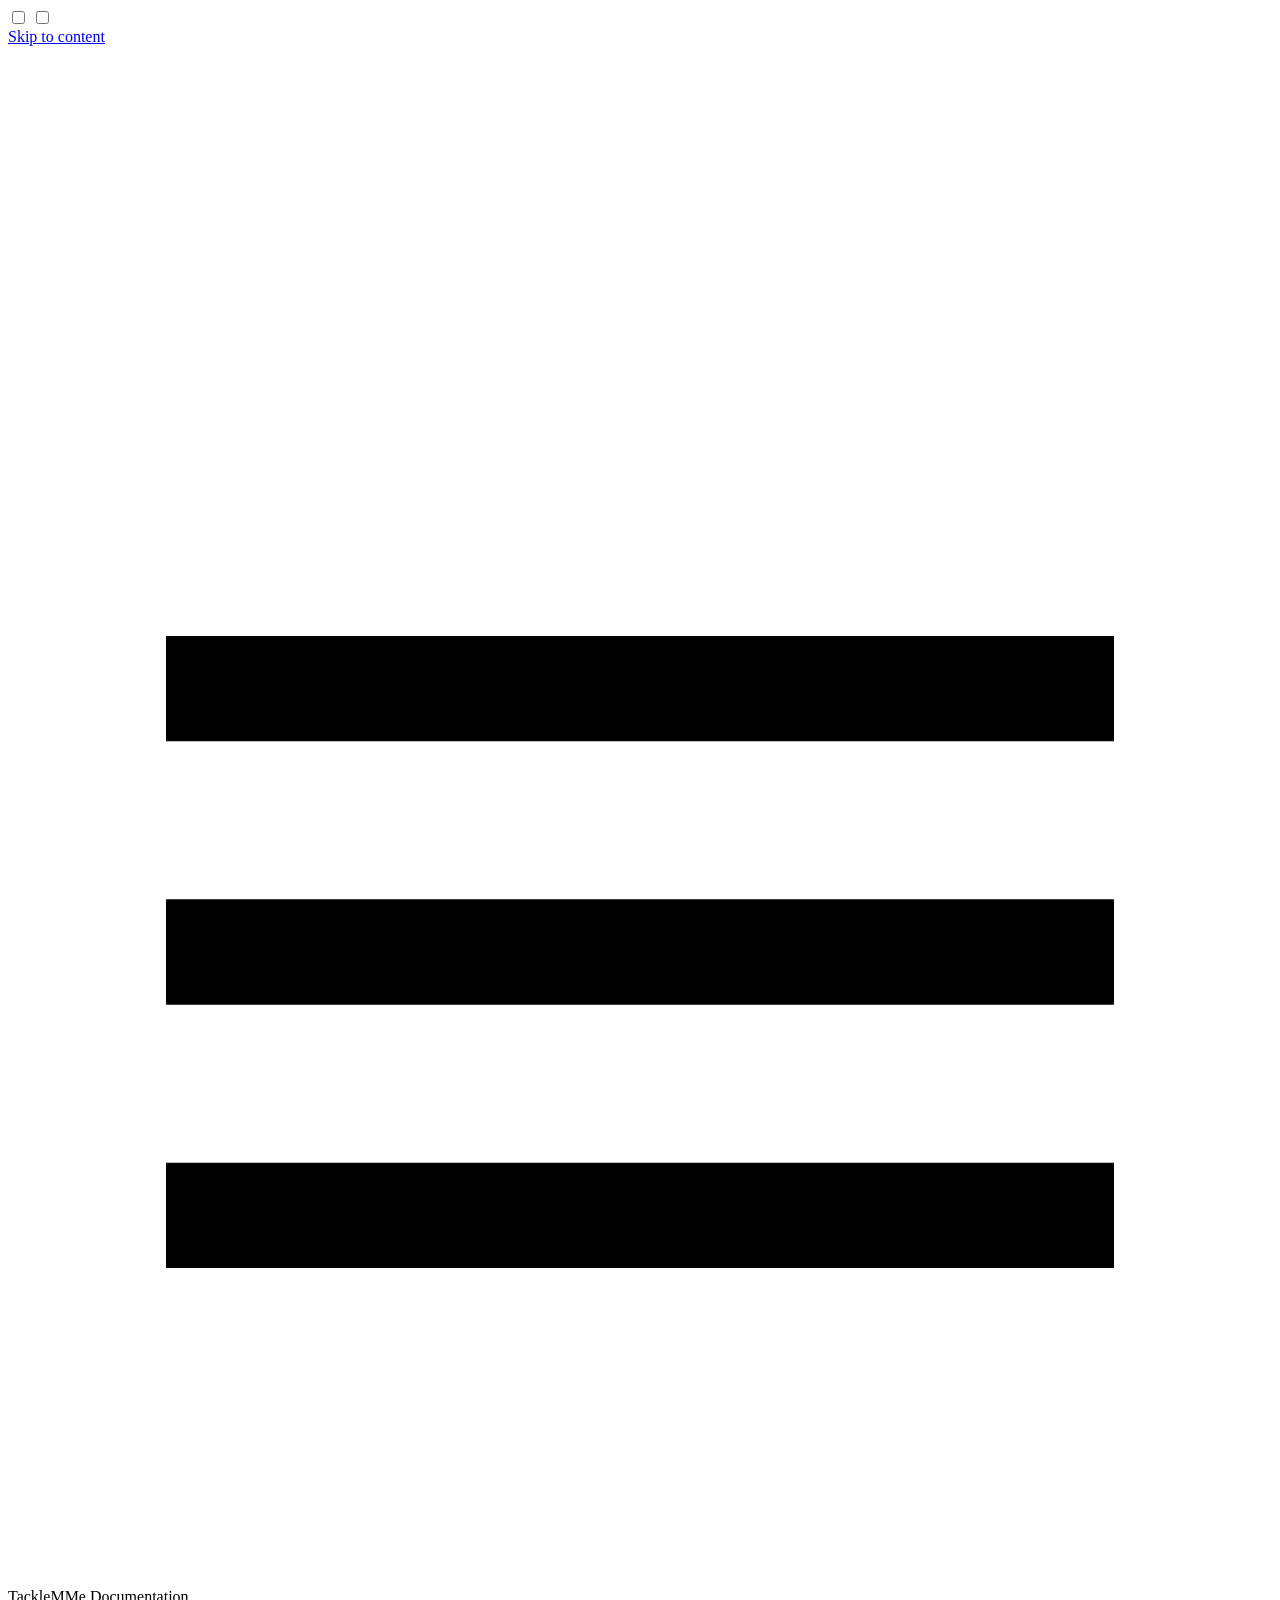
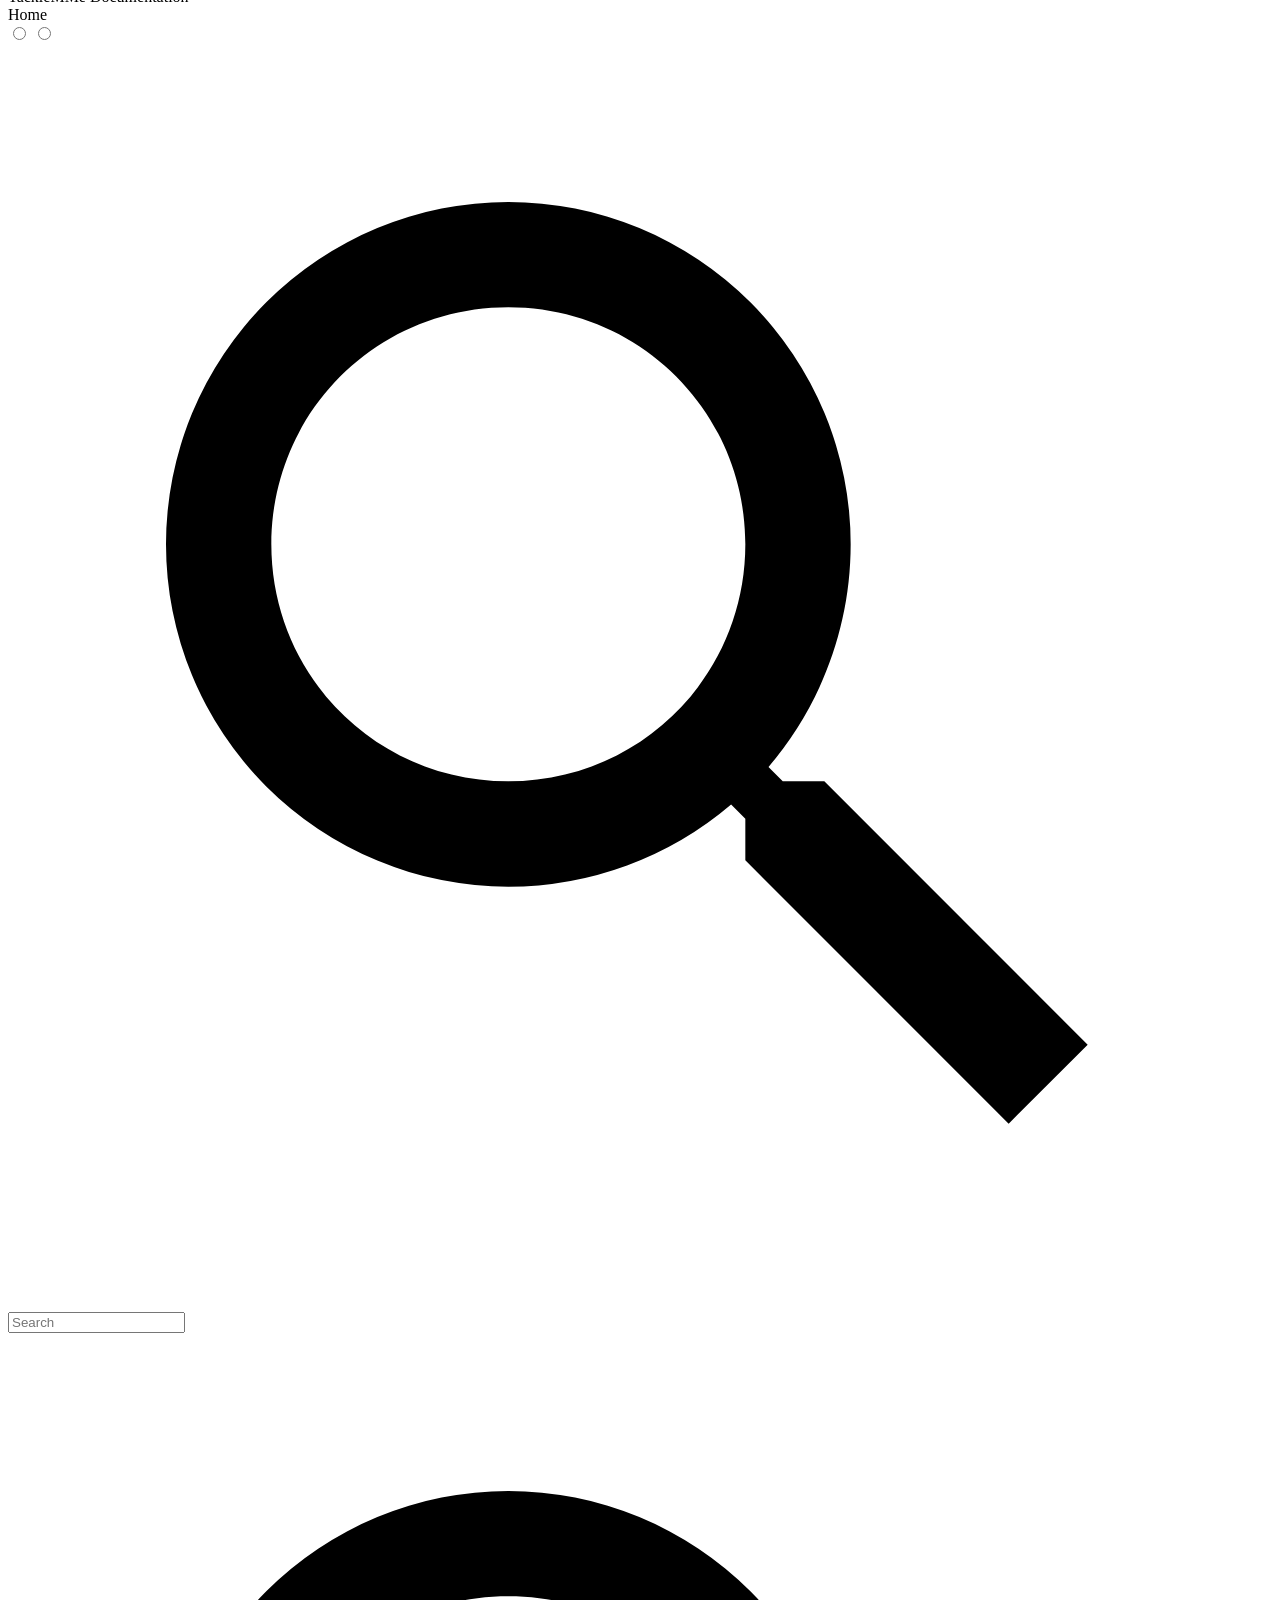
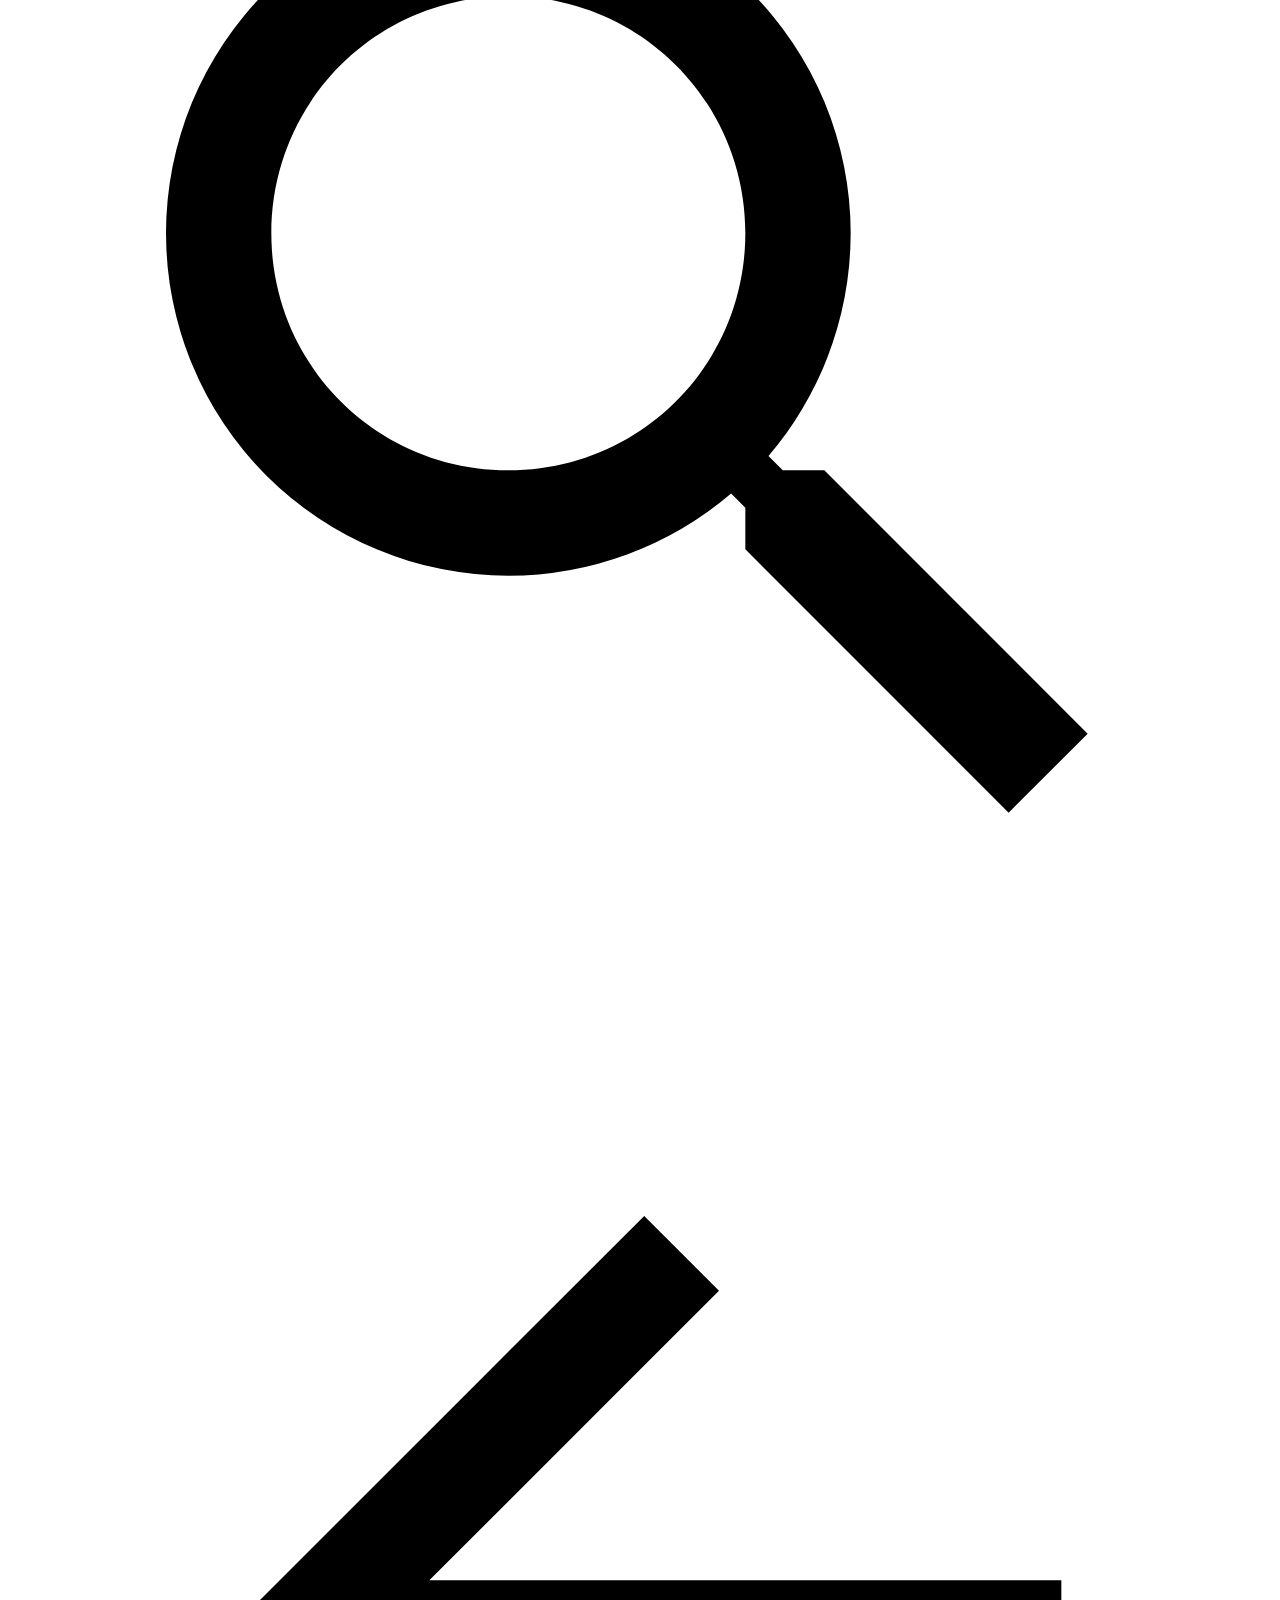
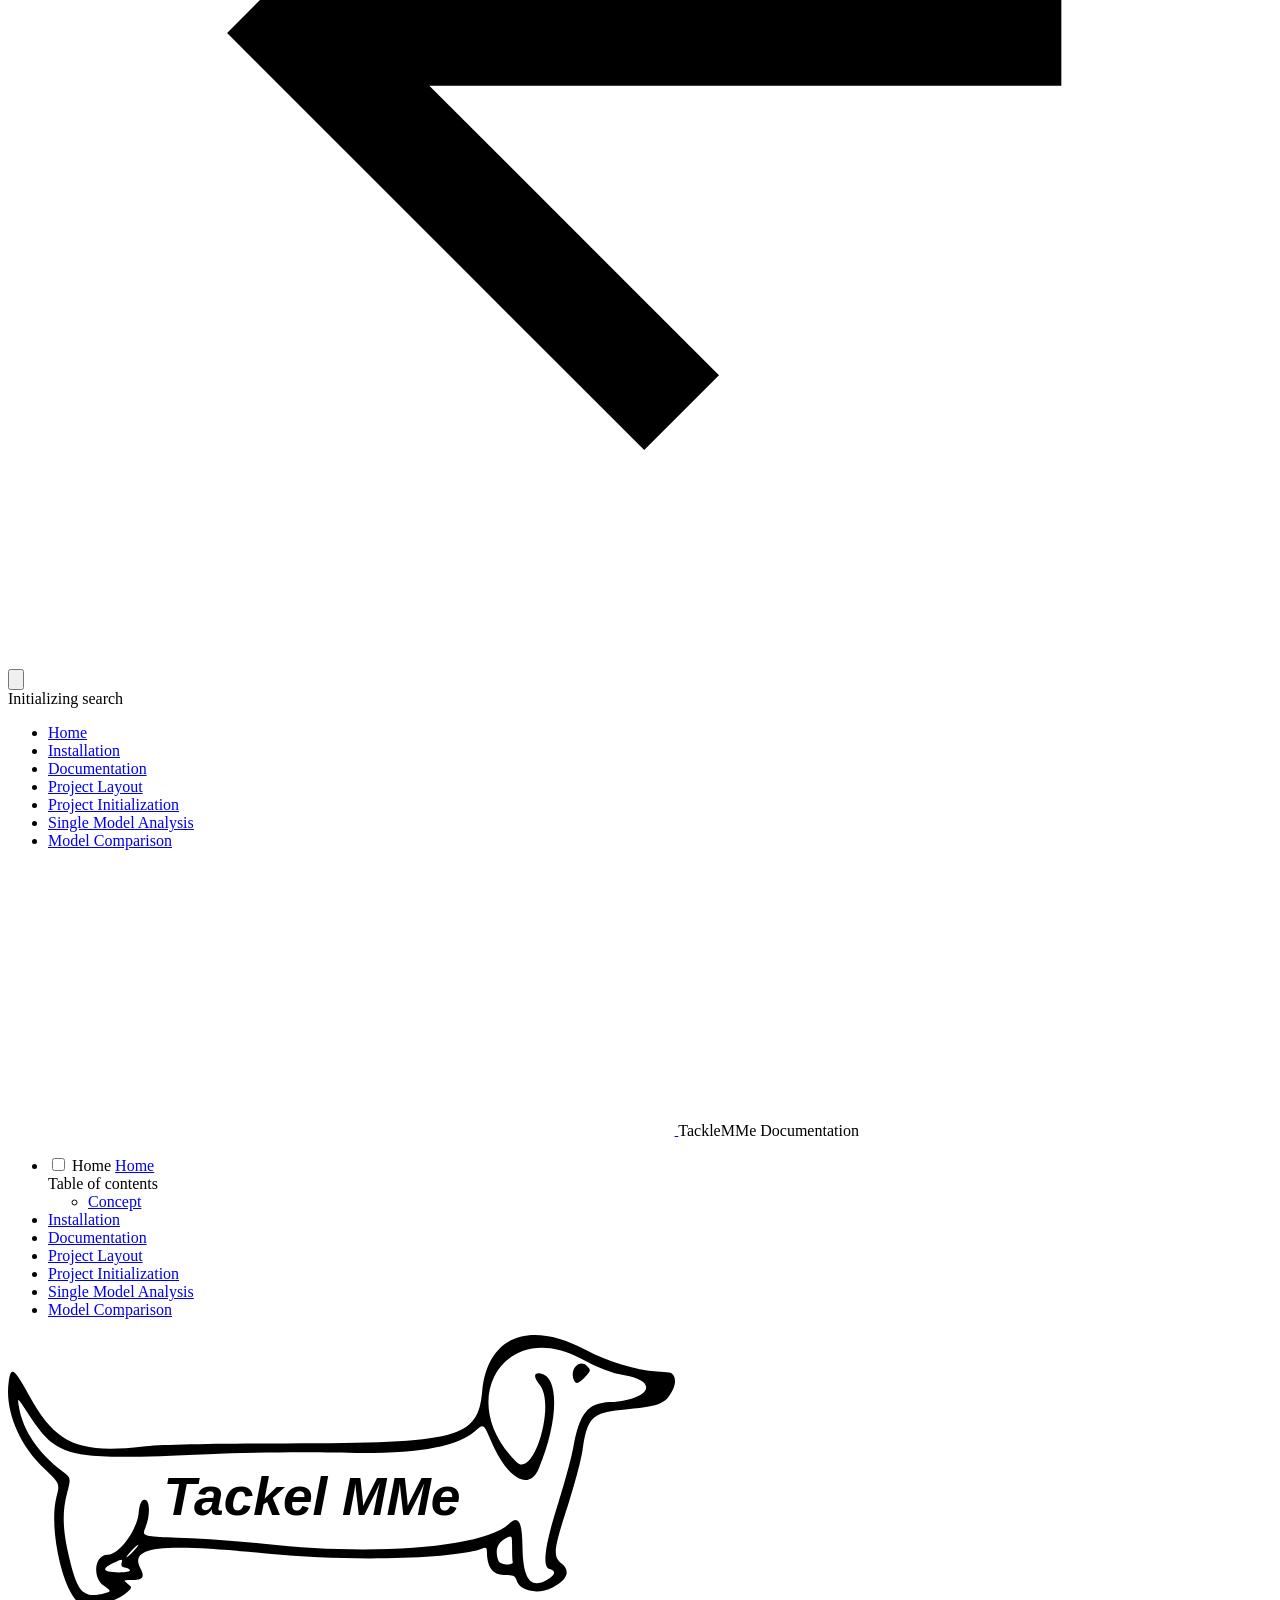
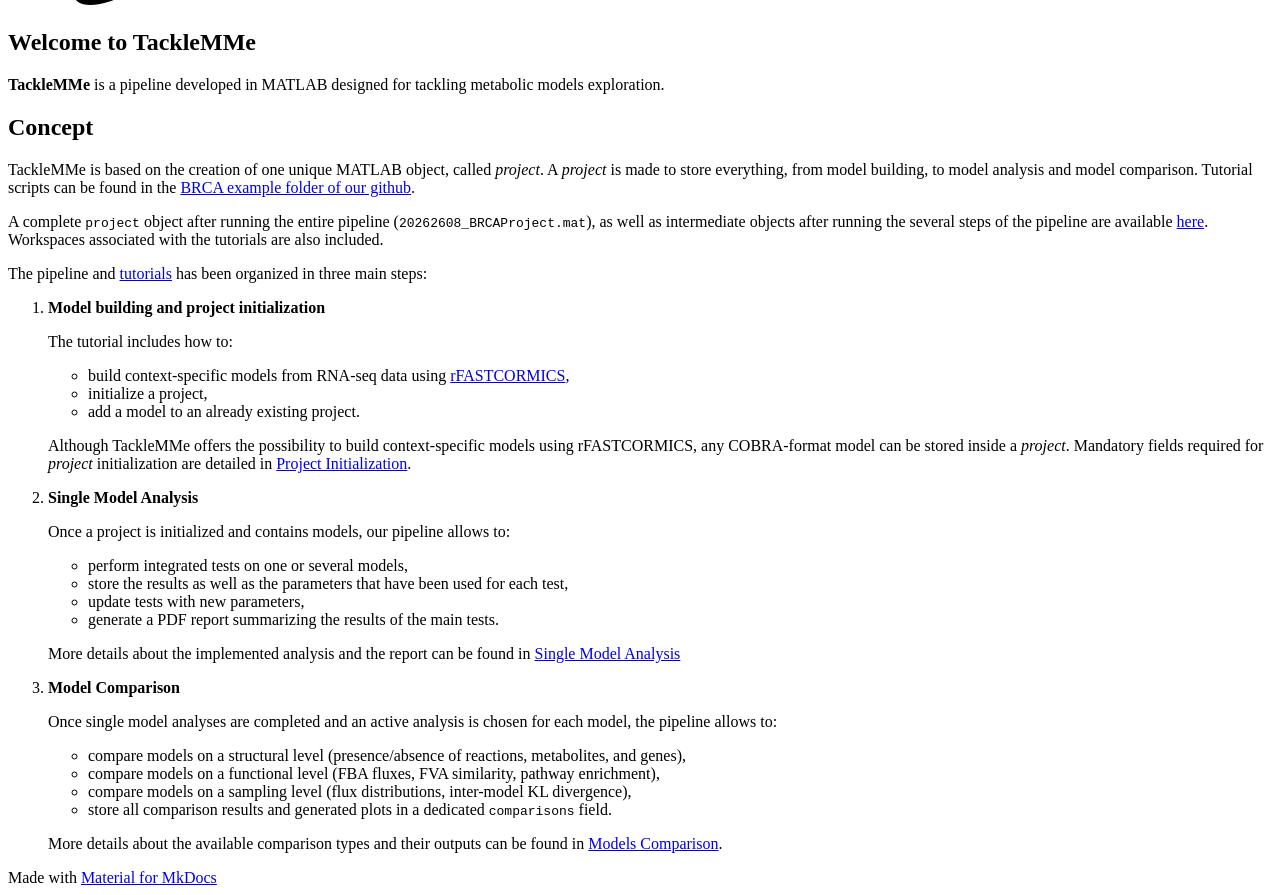
==== index.html @ abfb6795 "Deployed a560056 with MkDocs version: 1.6.1" ====
<!doctype html>
<html lang="en" class="no-js">
  <head>
    
      <meta charset="utf-8">
      <meta name="viewport" content="width=device-width,initial-scale=1">
      
      
      
        <link rel="canonical" href="https://sysbiolux.github.io/analysisPipelineLVT/">
      
      
      
        <link rel="next" href="installation/">
      
      
        
      
      
      <link rel="icon" href="assets/images/favicon.png">
      <meta name="generator" content="mkdocs-1.6.1, mkdocs-material-9.7.7">
    
    
      
        <title>TackleMMe Documentation</title>
      
    
    
      <link rel="stylesheet" href="assets/stylesheets/main.ec1eaa64.min.css">
      
        
        <link rel="stylesheet" href="assets/stylesheets/palette.ab4e12ef.min.css">
      
      


    
    
      
    
    
      
        
        
        <link rel="preconnect" href="https://fonts.gstatic.com" crossorigin>
        <link rel="stylesheet" href="https://fonts.googleapis.com/css?family=Roboto:300,300i,400,400i,700,700i%7CRoboto+Mono:400,400i,700,700i&display=fallback">
        <style>:root{--md-text-font:"Roboto";--md-code-font:"Roboto Mono"}</style>
      
    
    
      <link rel="stylesheet" href="assets/_mkdocstrings.css">
    
    <script>__md_scope=new URL(".",location),__md_hash=e=>[...e].reduce(((e,_)=>(e<<5)-e+_.charCodeAt(0)),0),__md_get=(e,_=localStorage,t=__md_scope)=>JSON.parse(_.getItem(t.pathname+"."+e)),__md_set=(e,_,t=localStorage,a=__md_scope)=>{try{t.setItem(a.pathname+"."+e,JSON.stringify(_))}catch(e){}}</script>
    
      

    
    
  </head>
  
  
    
    
      
    
    
    
    
    <body dir="ltr" data-md-color-scheme="slate" data-md-color-primary="green" data-md-color-accent="deep-purple">
  
    
    <input class="md-toggle" data-md-toggle="drawer" type="checkbox" id="__drawer" autocomplete="off">
    <input class="md-toggle" data-md-toggle="search" type="checkbox" id="__search" autocomplete="off">
    <label class="md-overlay" for="__drawer"></label>
    <div data-md-component="skip">
      
        
        <a href="#welcome-to-tacklemme" class="md-skip">
          Skip to content
        </a>
      
    </div>
    <div data-md-component="announce">
      
    </div>
    
    
      

  

<header class="md-header md-header--shadow md-header--lifted" data-md-component="header">
  <nav class="md-header__inner md-grid" aria-label="Header">
    <a href="." title="TackleMMe Documentation" class="md-header__button md-logo" aria-label="TackleMMe Documentation" data-md-component="logo">
      
  <img src="assets/logoWhite.svg" alt="logo">

    </a>
    <label class="md-header__button md-icon" for="__drawer">
      
      <svg xmlns="http://www.w3.org/2000/svg" viewBox="0 0 24 24"><path d="M3 6h18v2H3zm0 5h18v2H3zm0 5h18v2H3z"/></svg>
    </label>
    <div class="md-header__title" data-md-component="header-title">
      <div class="md-header__ellipsis">
        <div class="md-header__topic">
          <span class="md-ellipsis">
            TackleMMe Documentation
          </span>
        </div>
        <div class="md-header__topic" data-md-component="header-topic">
          <span class="md-ellipsis">
            
              Home
            
          </span>
        </div>
      </div>
    </div>
    
      
        <form class="md-header__option" data-md-component="palette">
  
    
    
    
    <input class="md-option" data-md-color-media="" data-md-color-scheme="slate" data-md-color-primary="green" data-md-color-accent="deep-purple"  aria-label="Dark mode"  type="radio" name="__palette" id="__palette_0">
    
      <label class="md-header__button md-icon" title="Dark mode" for="__palette_1" hidden>
        <svg xmlns="http://www.w3.org/2000/svg" viewBox="0 0 24 24"><path d="M12 7a5 5 0 0 1 5 5 5 5 0 0 1-5 5 5 5 0 0 1-5-5 5 5 0 0 1 5-5m0 2a3 3 0 0 0-3 3 3 3 0 0 0 3 3 3 3 0 0 0 3-3 3 3 0 0 0-3-3m0-7 2.39 3.42C13.65 5.15 12.84 5 12 5s-1.65.15-2.39.42zM3.34 7l4.16-.35A7.2 7.2 0 0 0 5.94 8.5c-.44.74-.69 1.5-.83 2.29zm.02 10 1.76-3.77a7.131 7.131 0 0 0 2.38 4.14zM20.65 7l-1.77 3.79a7.02 7.02 0 0 0-2.38-4.15zm-.01 10-4.14.36c.59-.51 1.12-1.14 1.54-1.86.42-.73.69-1.5.83-2.29zM12 22l-2.41-3.44c.74.27 1.55.44 2.41.44.82 0 1.63-.17 2.37-.44z"/></svg>
      </label>
    
  
    
    
    
    <input class="md-option" data-md-color-media="" data-md-color-scheme="default" data-md-color-primary="indigo" data-md-color-accent="deep-orange"  aria-label="Light mode"  type="radio" name="__palette" id="__palette_1">
    
      <label class="md-header__button md-icon" title="Light mode" for="__palette_0" hidden>
        <svg xmlns="http://www.w3.org/2000/svg" viewBox="0 0 24 24"><path d="m17.75 4.09-2.53 1.94.91 3.06-2.63-1.81-2.63 1.81.91-3.06-2.53-1.94L12.44 4l1.06-3 1.06 3zm3.5 6.91-1.64 1.25.59 1.98-1.7-1.17-1.7 1.17.59-1.98L15.75 11l2.06-.05L18.5 9l.69 1.95zm-2.28 4.95c.83-.08 1.72 1.1 1.19 1.85-.32.45-.66.87-1.08 1.27C15.17 23 8.84 23 4.94 19.07c-3.91-3.9-3.91-10.24 0-14.14.4-.4.82-.76 1.27-1.08.75-.53 1.93.36 1.85 1.19-.27 2.86.69 5.83 2.89 8.02a9.96 9.96 0 0 0 8.02 2.89m-1.64 2.02a12.08 12.08 0 0 1-7.8-3.47c-2.17-2.19-3.33-5-3.49-7.82-2.81 3.14-2.7 7.96.31 10.98 3.02 3.01 7.84 3.12 10.98.31"/></svg>
      </label>
    
  
</form>
      
    
    
      <script>var palette=__md_get("__palette");if(palette&&palette.color){if("(prefers-color-scheme)"===palette.color.media){var media=matchMedia("(prefers-color-scheme: light)"),input=document.querySelector(media.matches?"[data-md-color-media='(prefers-color-scheme: light)']":"[data-md-color-media='(prefers-color-scheme: dark)']");palette.color.media=input.getAttribute("data-md-color-media"),palette.color.scheme=input.getAttribute("data-md-color-scheme"),palette.color.primary=input.getAttribute("data-md-color-primary"),palette.color.accent=input.getAttribute("data-md-color-accent")}for(var[key,value]of Object.entries(palette.color))document.body.setAttribute("data-md-color-"+key,value)}</script>
    
    
    
      
      
        <label class="md-header__button md-icon" for="__search">
          
          <svg xmlns="http://www.w3.org/2000/svg" viewBox="0 0 24 24"><path d="M9.5 3A6.5 6.5 0 0 1 16 9.5c0 1.61-.59 3.09-1.56 4.23l.27.27h.79l5 5-1.5 1.5-5-5v-.79l-.27-.27A6.52 6.52 0 0 1 9.5 16 6.5 6.5 0 0 1 3 9.5 6.5 6.5 0 0 1 9.5 3m0 2C7 5 5 7 5 9.5S7 14 9.5 14 14 12 14 9.5 12 5 9.5 5"/></svg>
        </label>
        <div class="md-search" data-md-component="search" role="dialog">
  <label class="md-search__overlay" for="__search"></label>
  <div class="md-search__inner" role="search">
    <form class="md-search__form" name="search">
      <input type="text" class="md-search__input" name="query" aria-label="Search" placeholder="Search" autocapitalize="off" autocorrect="off" autocomplete="off" spellcheck="false" data-md-component="search-query" required>
      <label class="md-search__icon md-icon" for="__search">
        
        <svg xmlns="http://www.w3.org/2000/svg" viewBox="0 0 24 24"><path d="M9.5 3A6.5 6.5 0 0 1 16 9.5c0 1.61-.59 3.09-1.56 4.23l.27.27h.79l5 5-1.5 1.5-5-5v-.79l-.27-.27A6.52 6.52 0 0 1 9.5 16 6.5 6.5 0 0 1 3 9.5 6.5 6.5 0 0 1 9.5 3m0 2C7 5 5 7 5 9.5S7 14 9.5 14 14 12 14 9.5 12 5 9.5 5"/></svg>
        
        <svg xmlns="http://www.w3.org/2000/svg" viewBox="0 0 24 24"><path d="M20 11v2H8l5.5 5.5-1.42 1.42L4.16 12l7.92-7.92L13.5 5.5 8 11z"/></svg>
      </label>
      <nav class="md-search__options" aria-label="Search">
        
        <button type="reset" class="md-search__icon md-icon" title="Clear" aria-label="Clear" tabindex="-1">
          
          <svg xmlns="http://www.w3.org/2000/svg" viewBox="0 0 24 24"><path d="M19 6.41 17.59 5 12 10.59 6.41 5 5 6.41 10.59 12 5 17.59 6.41 19 12 13.41 17.59 19 19 17.59 13.41 12z"/></svg>
        </button>
      </nav>
      
        <div class="md-search__suggest" data-md-component="search-suggest"></div>
      
    </form>
    <div class="md-search__output">
      <div class="md-search__scrollwrap" tabindex="0" data-md-scrollfix>
        <div class="md-search-result" data-md-component="search-result">
          <div class="md-search-result__meta">
            Initializing search
          </div>
          <ol class="md-search-result__list" role="presentation"></ol>
        </div>
      </div>
    </div>
  </div>
</div>
      
    
    
  </nav>
  
    
      
<nav class="md-tabs" aria-label="Tabs" data-md-component="tabs">
  <div class="md-grid">
    <ul class="md-tabs__list">
      
        
  
  
  
    
  
  
    <li class="md-tabs__item md-tabs__item--active">
      <a href="." class="md-tabs__link">
        
  
  
    
  
  Home

      </a>
    </li>
  

      
        
  
  
  
  
    <li class="md-tabs__item">
      <a href="installation/" class="md-tabs__link">
        
  
  
    
  
  Installation

      </a>
    </li>
  

      
        
  
  
  
  
    <li class="md-tabs__item">
      <a href="references/" class="md-tabs__link">
        
  
  
    
  
  Documentation

      </a>
    </li>
  

      
        
  
  
  
  
    <li class="md-tabs__item">
      <a href="project_layout/" class="md-tabs__link">
        
  
  
    
  
  Project Layout

      </a>
    </li>
  

      
        
  
  
  
  
    <li class="md-tabs__item">
      <a href="project_init/" class="md-tabs__link">
        
  
  
    
  
  Project Initialization

      </a>
    </li>
  

      
        
  
  
  
  
    <li class="md-tabs__item">
      <a href="single_model_analysis/" class="md-tabs__link">
        
  
  
    
  
  Single Model Analysis

      </a>
    </li>
  

      
        
  
  
  
  
    <li class="md-tabs__item">
      <a href="model_comparison/" class="md-tabs__link">
        
  
  
    
  
  Model Comparison

      </a>
    </li>
  

      
    </ul>
  </div>
</nav>
    
  
</header>
    
    <div class="md-container" data-md-component="container">
      
      
        
      
      <main class="md-main" data-md-component="main">
        <div class="md-main__inner md-grid">
          
            
              
              <div class="md-sidebar md-sidebar--primary" data-md-component="sidebar" data-md-type="navigation" >
                <div class="md-sidebar__scrollwrap">
                  <div class="md-sidebar__inner">
                    


  


  

<nav class="md-nav md-nav--primary md-nav--lifted md-nav--integrated" aria-label="Navigation" data-md-level="0">
  <label class="md-nav__title" for="__drawer">
    <a href="." title="TackleMMe Documentation" class="md-nav__button md-logo" aria-label="TackleMMe Documentation" data-md-component="logo">
      
  <img src="assets/logoWhite.svg" alt="logo">

    </a>
    TackleMMe Documentation
  </label>
  
  <ul class="md-nav__list" data-md-scrollfix>
    
      
      
  
  
    
  
  
  
    <li class="md-nav__item md-nav__item--active">
      
      <input class="md-nav__toggle md-toggle" type="checkbox" id="__toc">
      
      
        
      
      
        <label class="md-nav__link md-nav__link--active" for="__toc">
          
  
  
  <span class="md-ellipsis">
    
  
    Home
  

    
  </span>
  
  

          <span class="md-nav__icon md-icon"></span>
        </label>
      
      <a href="." class="md-nav__link md-nav__link--active">
        
  
  
  <span class="md-ellipsis">
    
  
    Home
  

    
  </span>
  
  

      </a>
      
        

<nav class="md-nav md-nav--secondary" aria-label="Table of contents">
  
  
  
    
  
  
    <label class="md-nav__title" for="__toc">
      <span class="md-nav__icon md-icon"></span>
      Table of contents
    </label>
    <ul class="md-nav__list" data-md-component="toc" data-md-scrollfix>
      
        <li class="md-nav__item">
  <a href="#concept" class="md-nav__link">
    <span class="md-ellipsis">
      
        Concept
      
    </span>
  </a>
  
</li>
      
    </ul>
  
</nav>
      
    </li>
  

    
      
      
  
  
  
  
    <li class="md-nav__item">
      <a href="installation/" class="md-nav__link">
        
  
  
  <span class="md-ellipsis">
    
  
    Installation
  

    
  </span>
  
  

      </a>
    </li>
  

    
      
      
  
  
  
  
    <li class="md-nav__item">
      <a href="references/" class="md-nav__link">
        
  
  
  <span class="md-ellipsis">
    
  
    Documentation
  

    
  </span>
  
  

      </a>
    </li>
  

    
      
      
  
  
  
  
    <li class="md-nav__item">
      <a href="project_layout/" class="md-nav__link">
        
  
  
  <span class="md-ellipsis">
    
  
    Project Layout
  

    
  </span>
  
  

      </a>
    </li>
  

    
      
      
  
  
  
  
    <li class="md-nav__item">
      <a href="project_init/" class="md-nav__link">
        
  
  
  <span class="md-ellipsis">
    
  
    Project Initialization
  

    
  </span>
  
  

      </a>
    </li>
  

    
      
      
  
  
  
  
    <li class="md-nav__item">
      <a href="single_model_analysis/" class="md-nav__link">
        
  
  
  <span class="md-ellipsis">
    
  
    Single Model Analysis
  

    
  </span>
  
  

      </a>
    </li>
  

    
      
      
  
  
  
  
    <li class="md-nav__item">
      <a href="model_comparison/" class="md-nav__link">
        
  
  
  <span class="md-ellipsis">
    
  
    Model Comparison
  

    
  </span>
  
  

      </a>
    </li>
  

    
  </ul>
</nav>
                  </div>
                </div>
              </div>
            
            
          
          
            <div class="md-content" data-md-component="content">
              
              <article class="md-content__inner md-typeset">
                
                  



<p><img alt="image" src="assets/logo.svg" /></p>
<h1 id="welcome-to-tacklemme">Welcome to TackleMMe</h1>
<p><strong>TackleMMe</strong> is a pipeline developed in MATLAB designed for tackling metabolic models exploration.</p>
<h2 id="concept">Concept</h2>
<p>TackleMMe is based on the creation of one unique MATLAB object, called <em>project</em>. A <em>project</em> is made to store everything, from model building, to model analysis and model comparison.
Tutorial scripts can be found in the <a href="https://github.com/sysbiolux/TackleMMe/tree/main/BRCAexample">BRCA example folder of our github</a>.</p>
<p>A complete <code>project</code> object after running the entire pipeline (<code>20262608_BRCAProject.mat</code>), as well as intermediate objects after running the several steps of the pipeline are available <a href="https://zenodo.org/records/22209352?preview=1&amp;token=eyJhbGciOiJIUzUxMiJ9.eyJpZCI6IjRjYzNkNDQ5LTQxNjUtNGI0Yy05NTUwLTBkMWVmYWMzNTQ0ZSIsImRhdGEiOnt9LCJyYW5kb20iOiJjMjE1ZmEyMTAwODRlNWMyNzBkYjZhNTU2NGUwYzVhNiJ9.puAZhYmsSncp1HasCN-igfMabHyGzJJW3ZAlou2d76_lICZ5vHo3wJmytpqy0bRFITK441eD9SaHTr2lZEgq5g">here</a>. Workspaces associated with the tutorials are also included.</p>
<p>The pipeline and <a href="https://github.com/sysbiolux/TackleMMe/tree/main/BRCAexample">tutorials</a> has been organized in three main steps:</p>
<ol>
<li>
<p><strong>Model building and project initialization</strong></p>
<p>The tutorial includes how to:</p>
<ul>
<li>build context-specific models from RNA-seq data using <a href="https://github.com/sysbiolux/rFASTCORMICS/tree/master/rFASTCORMICS%20for%20RNA-seq%20data/rFASTCORMICS_v2">rFASTCORMICS</a>,</li>
<li>initialize a project,</li>
<li>add a model to an already existing project.</li>
</ul>
<p>Although TackleMMe offers the possibility to build context-specific models using rFASTCORMICS, any COBRA-format model can be stored inside a <em>project</em>. Mandatory fields required for <em>project</em> initialization are detailed in <a href="project_init/">Project Initialization</a>.</p>
</li>
<li>
<p><strong>Single Model Analysis</strong></p>
<p>Once a project is initialized and contains models, our pipeline allows to:</p>
<ul>
<li>perform integrated tests on one or several models,</li>
<li>store the results as well as the parameters that have been used for each test,</li>
<li>update tests with new parameters,</li>
<li>generate a PDF report summarizing the results of the main tests.</li>
</ul>
<p>More details about the implemented analysis and the report can be found in <a href="single_model_analysis/">Single Model Analysis</a> </p>
</li>
<li>
<p><strong>Model Comparison</strong></p>
<p>Once single model analyses are completed and an active analysis is chosen for each model, the pipeline allows to:</p>
<ul>
<li>compare models on a structural level (presence/absence of reactions, metabolites, and genes),</li>
<li>compare models on a functional level (FBA fluxes, FVA similarity, pathway enrichment),</li>
<li>compare models on a sampling level (flux distributions, inter-model KL divergence),</li>
<li>store all comparison results and generated plots in a dedicated <code>comparisons</code> field.</li>
</ul>
<p>More details about the available comparison types and their outputs can be found in <a href="model_comparison/">Models Comparison</a>.</p>
</li>
</ol>












                
              </article>
            </div>
          
          
<script>var target=document.getElementById(location.hash.slice(1));target&&target.name&&(target.checked=target.name.startsWith("__tabbed_"))</script>
        </div>
        
      </main>
      
        <footer class="md-footer">
  
  <div class="md-footer-meta md-typeset">
    <div class="md-footer-meta__inner md-grid">
      <div class="md-copyright">
  
  
    Made with
    <a href="https://squidfunk.github.io/mkdocs-material/" target="_blank" rel="noopener">
      Material for MkDocs
    </a>
  
</div>
      
    </div>
  </div>
</footer>
      
    </div>
    <div class="md-dialog" data-md-component="dialog">
      <div class="md-dialog__inner md-typeset"></div>
    </div>
    
    
    
      
      
      <script id="__config" type="application/json">{"annotate": null, "base": ".", "features": ["navigation.tabs.sticky", "navigation.expand", "navigation.tabs", "search.suggest", "search.highlight", "content.code.annotate", "content.code.copy", "content.code.fold", "toc.integrate"], "search": "assets/javascripts/workers/search.2c215733.min.js", "tags": null, "translations": {"clipboard.copied": "Copied to clipboard", "clipboard.copy": "Copy to clipboard", "search.result.more.one": "1 more on this page", "search.result.more.other": "# more on this page", "search.result.none": "No matching documents", "search.result.one": "1 matching document", "search.result.other": "# matching documents", "search.result.placeholder": "Type to start searching", "search.result.term.missing": "Missing", "select.version": "Select version"}, "version": null}</script>
    
    
      <script src="assets/javascripts/bundle.d7400e89.min.js"></script>
      
    
  </body>
</html>
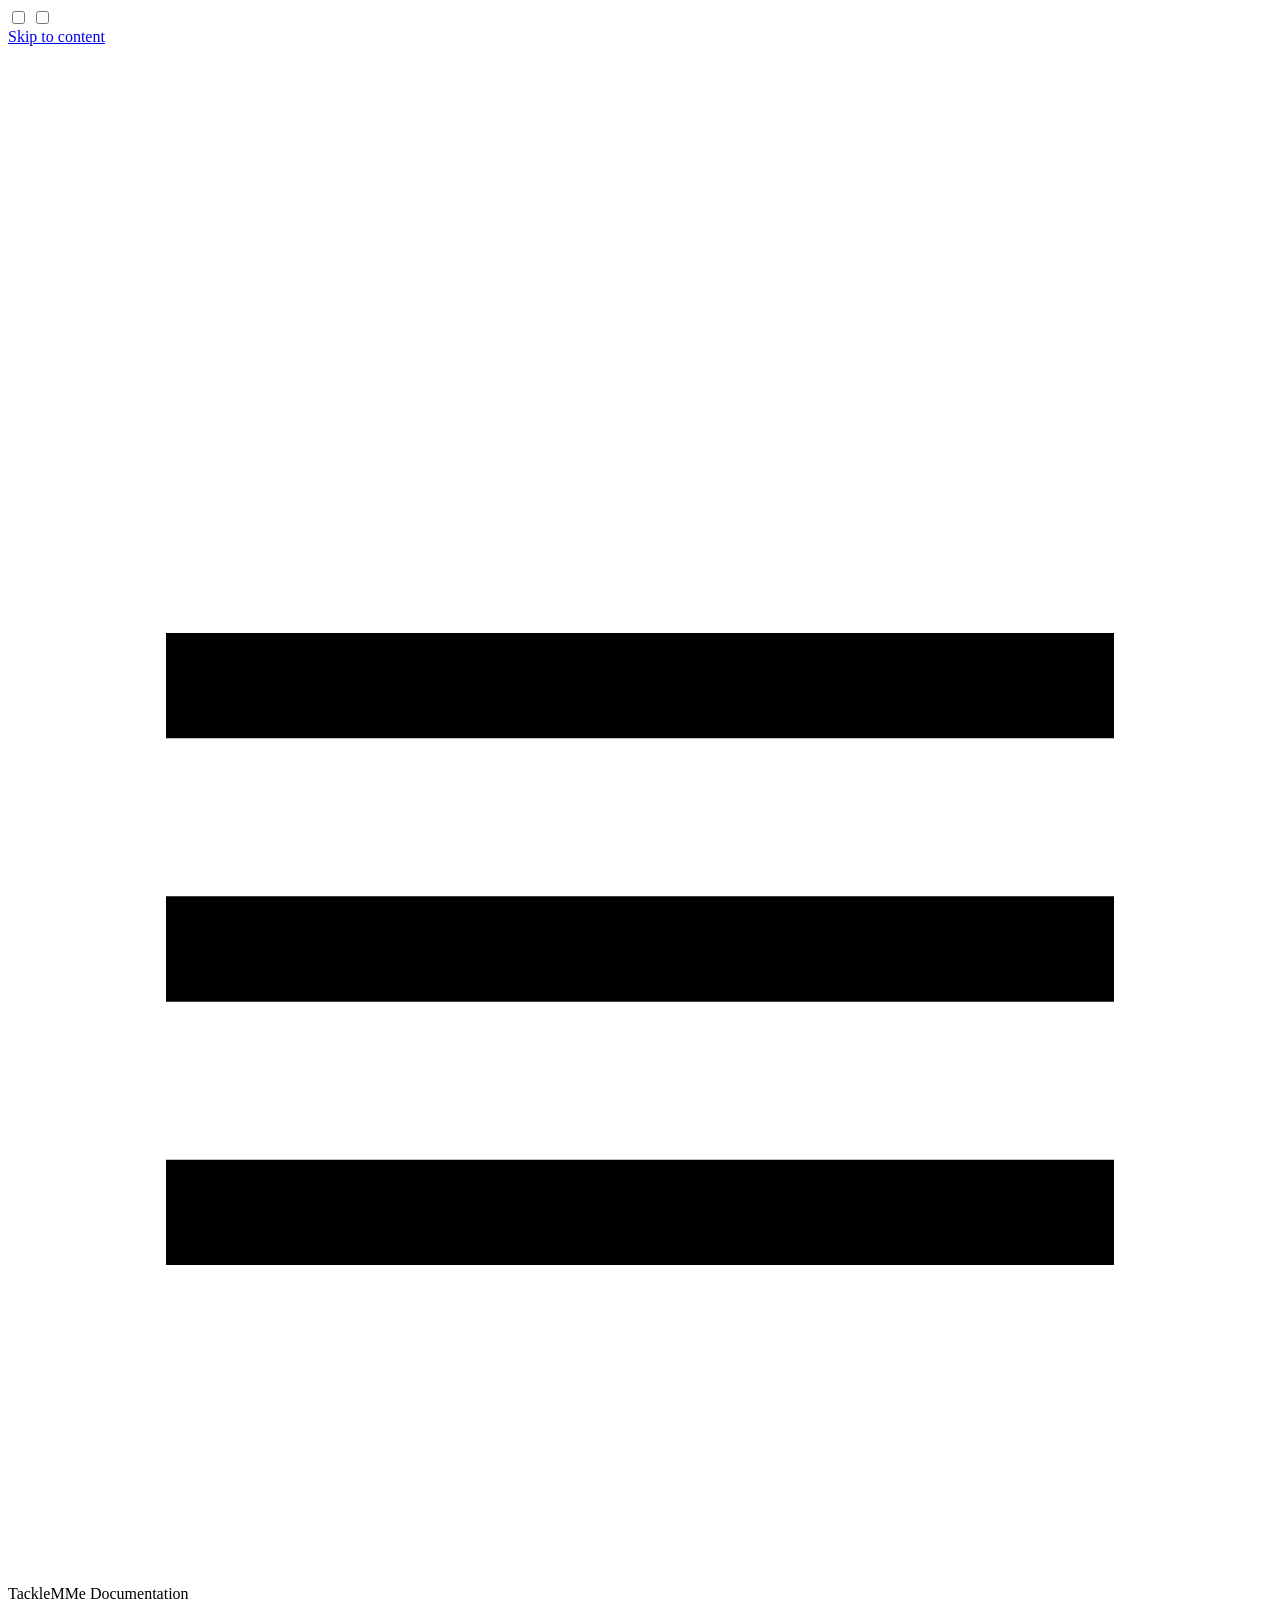
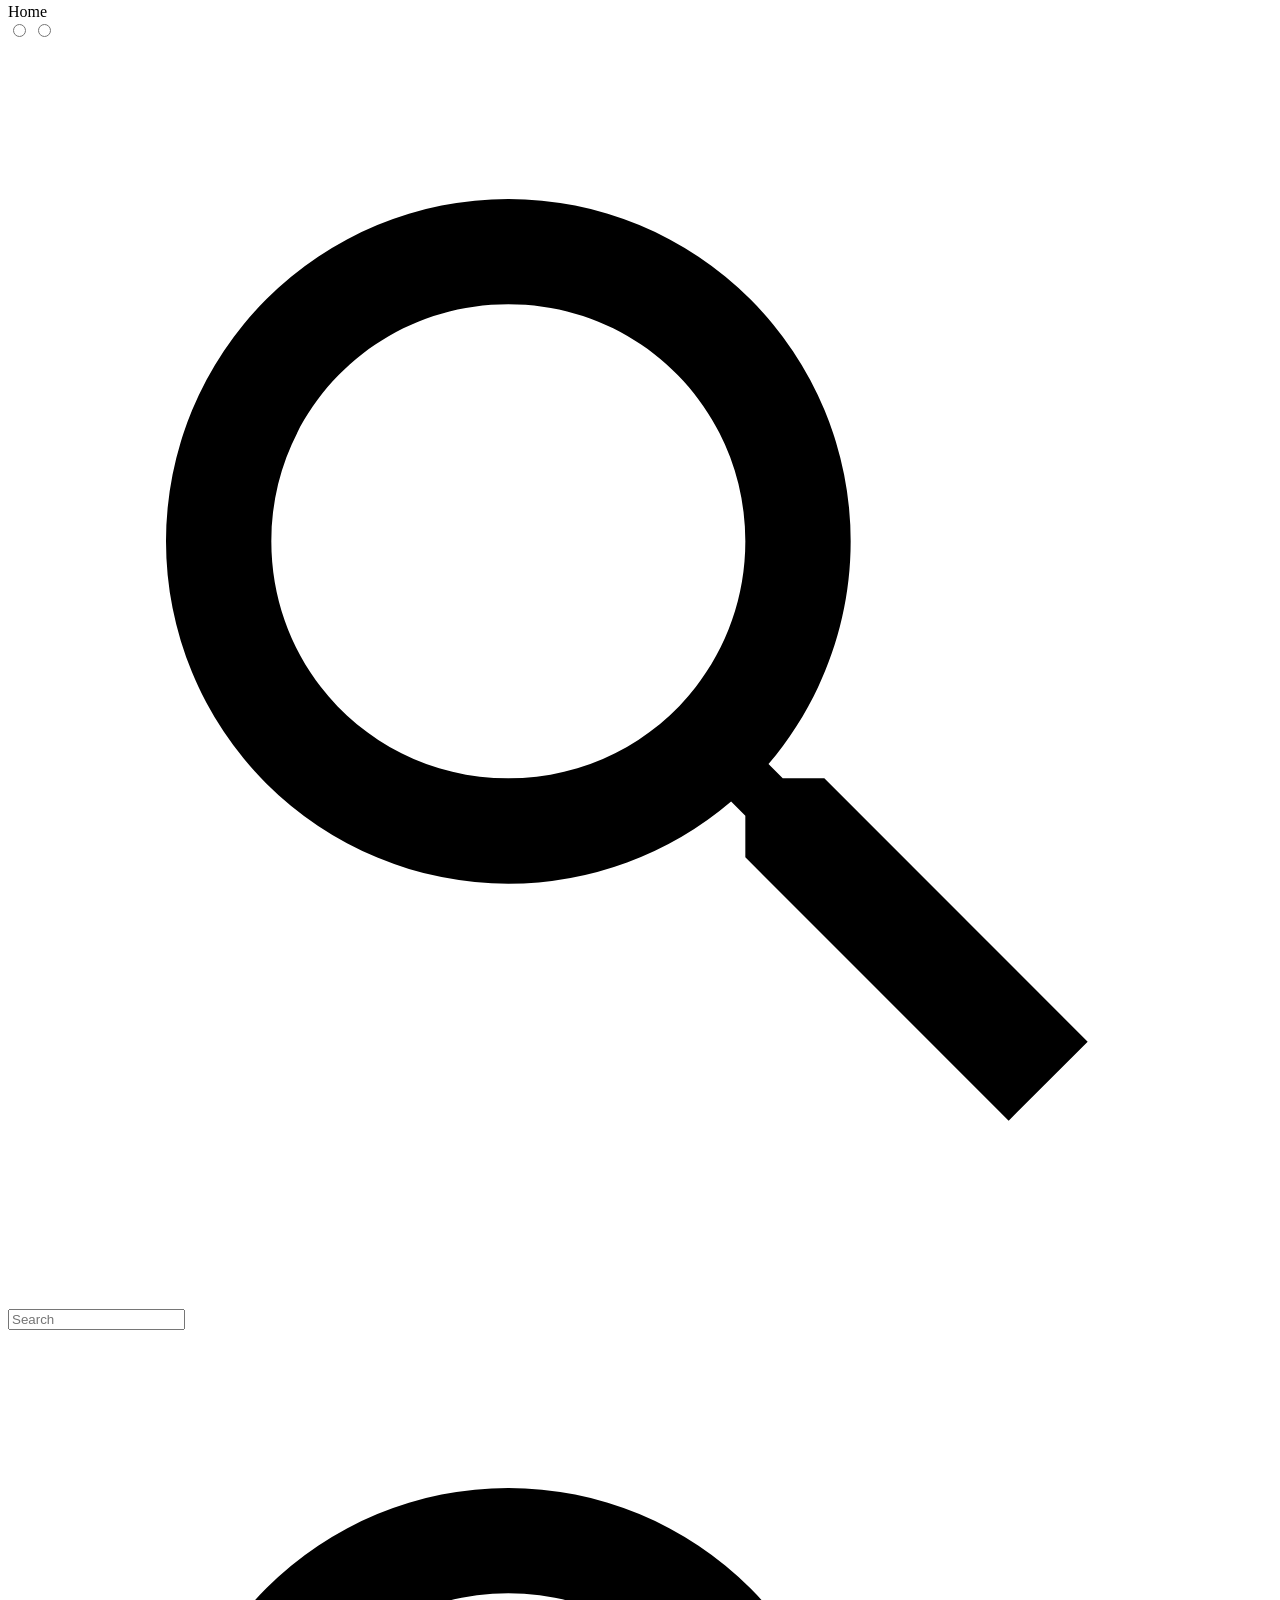
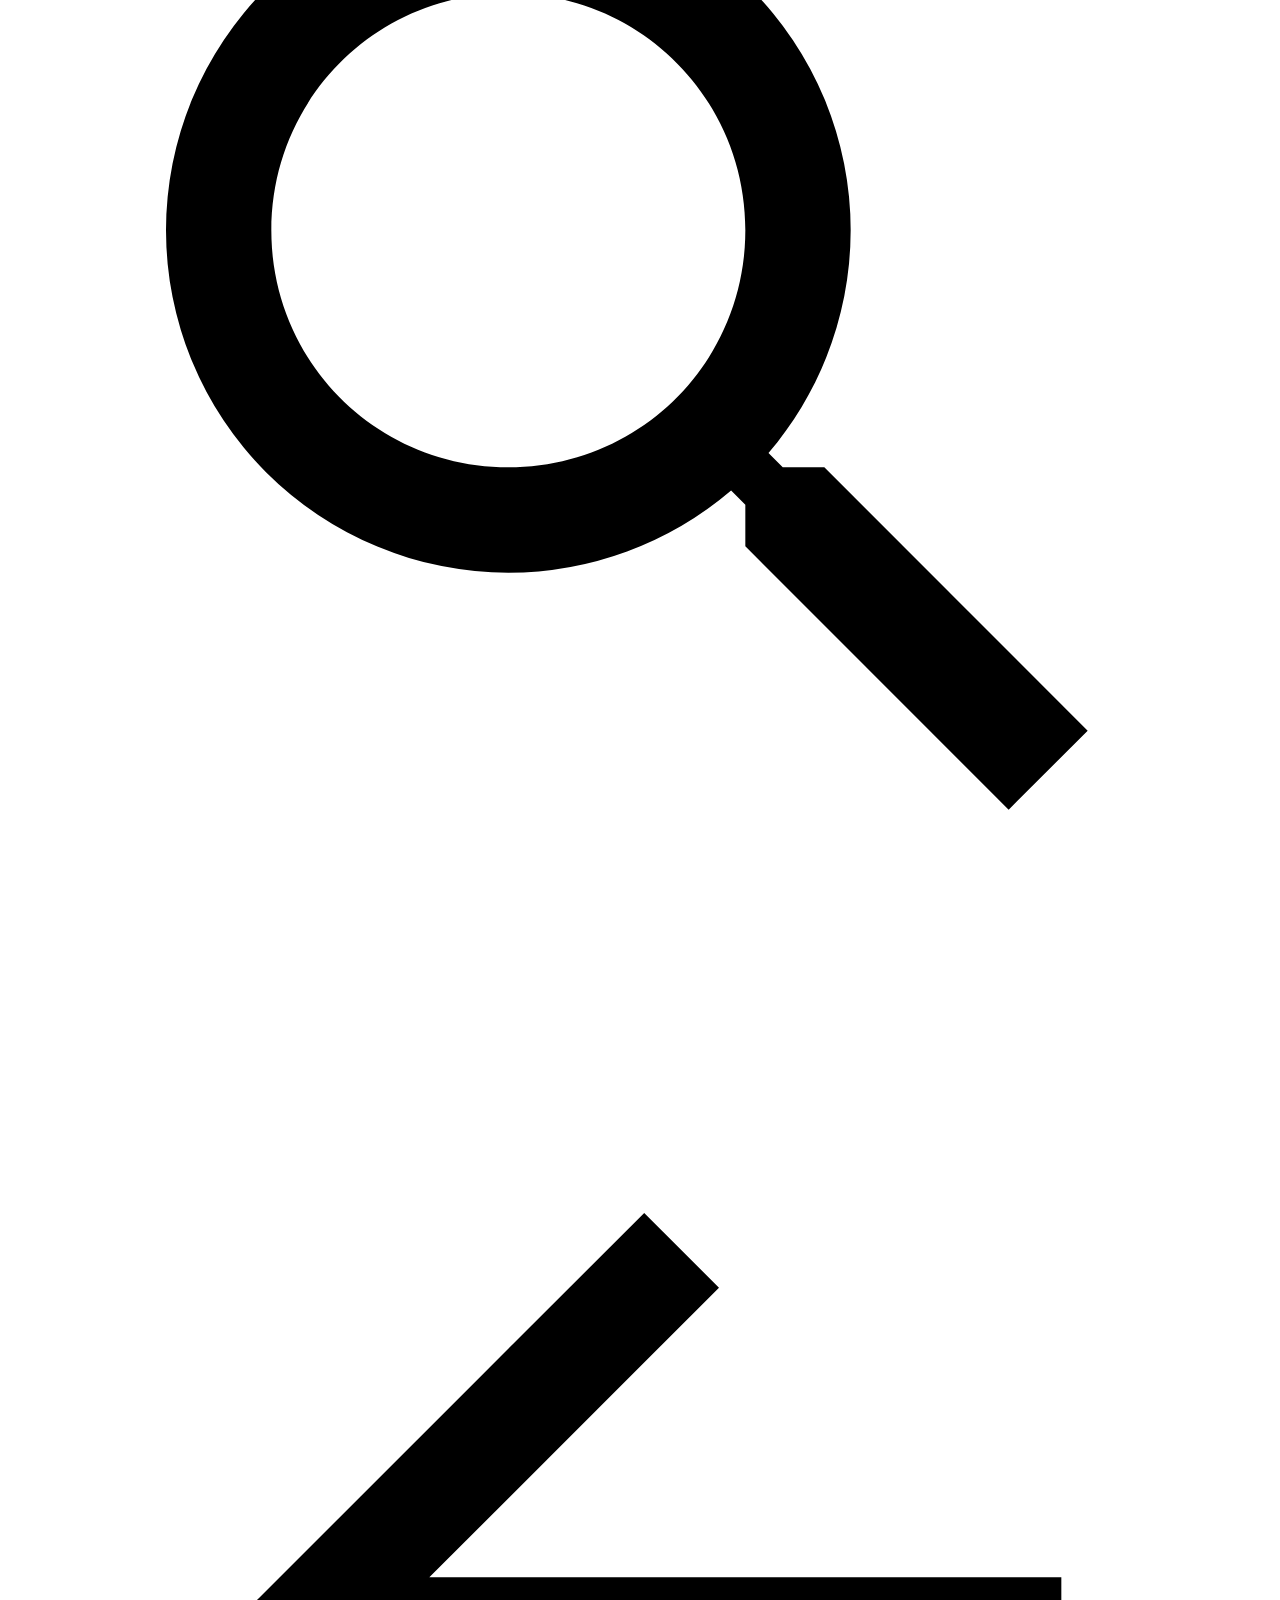
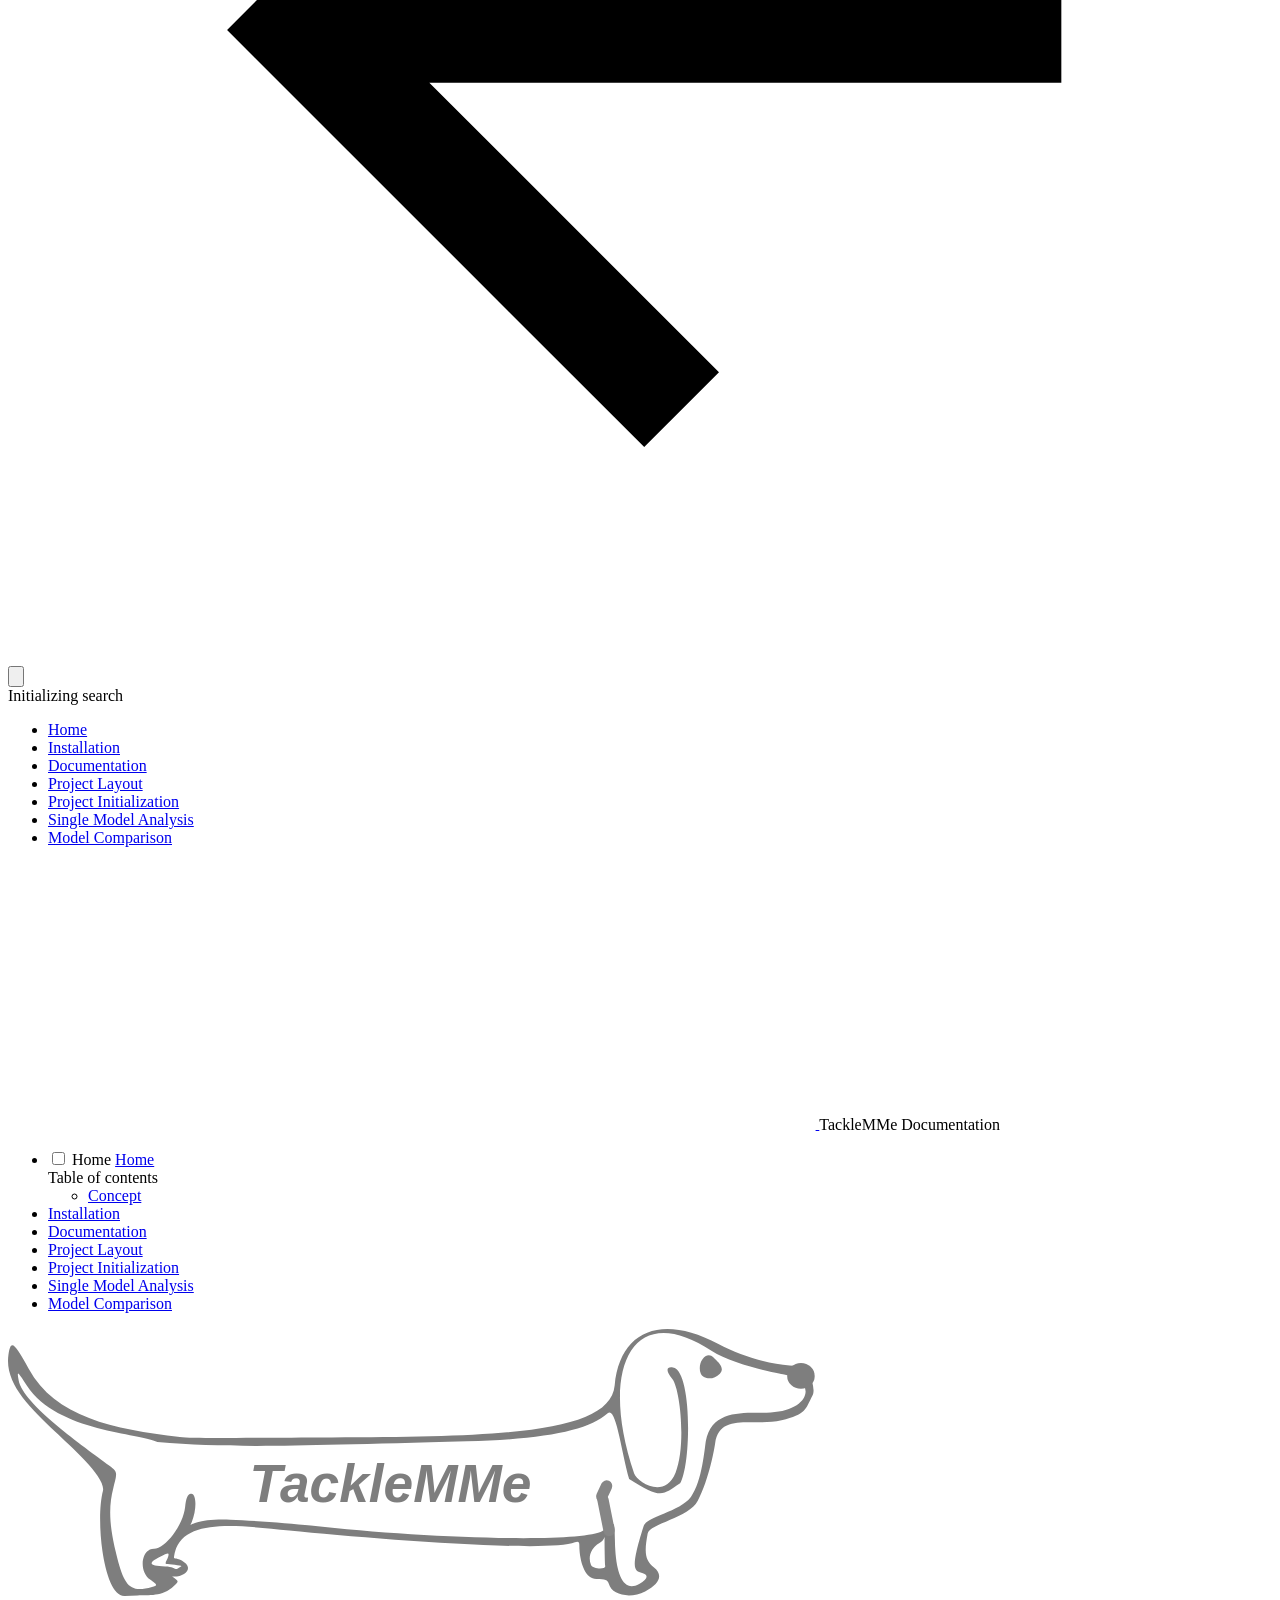
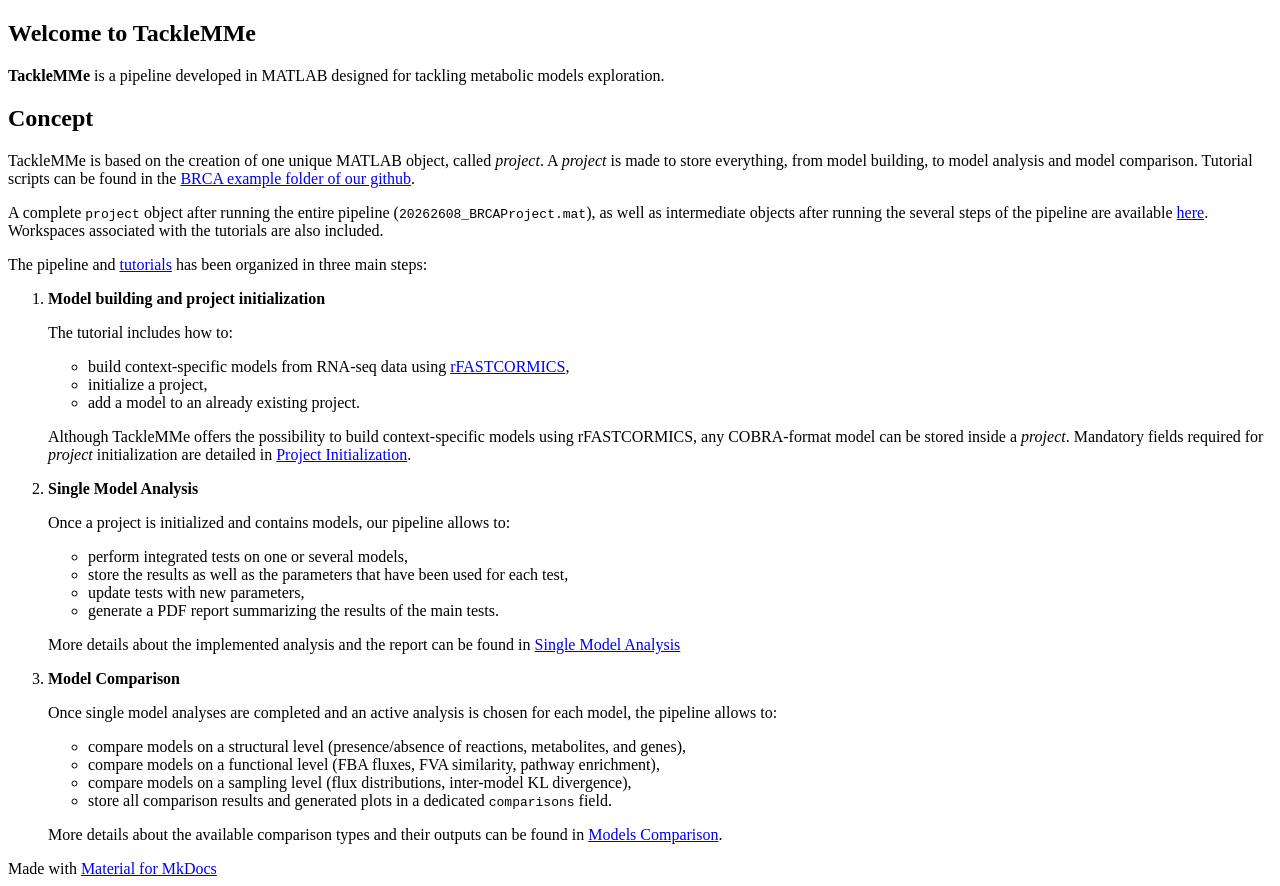
==== commit 23ab97a7: "Deployed b0ee2e5 with MkDocs version: 1.6.1" ====
--- a/index.html
+++ b/index.html
@@ -50,6 +50,8 @@
     
     
       <link rel="stylesheet" href="assets/_mkdocstrings.css">
+    
+      <link rel="stylesheet" href="stylesheets/extra.css">
     
     <script>__md_scope=new URL(".",location),__md_hash=e=>[...e].reduce(((e,_)=>(e<<5)-e+_.charCodeAt(0)),0),__md_get=(e,_=localStorage,t=__md_scope)=>JSON.parse(_.getItem(t.pathname+"."+e)),__md_set=(e,_,t=localStorage,a=__md_scope)=>{try{t.setItem(a.pathname+"."+e,JSON.stringify(_))}catch(e){}}</script>
     
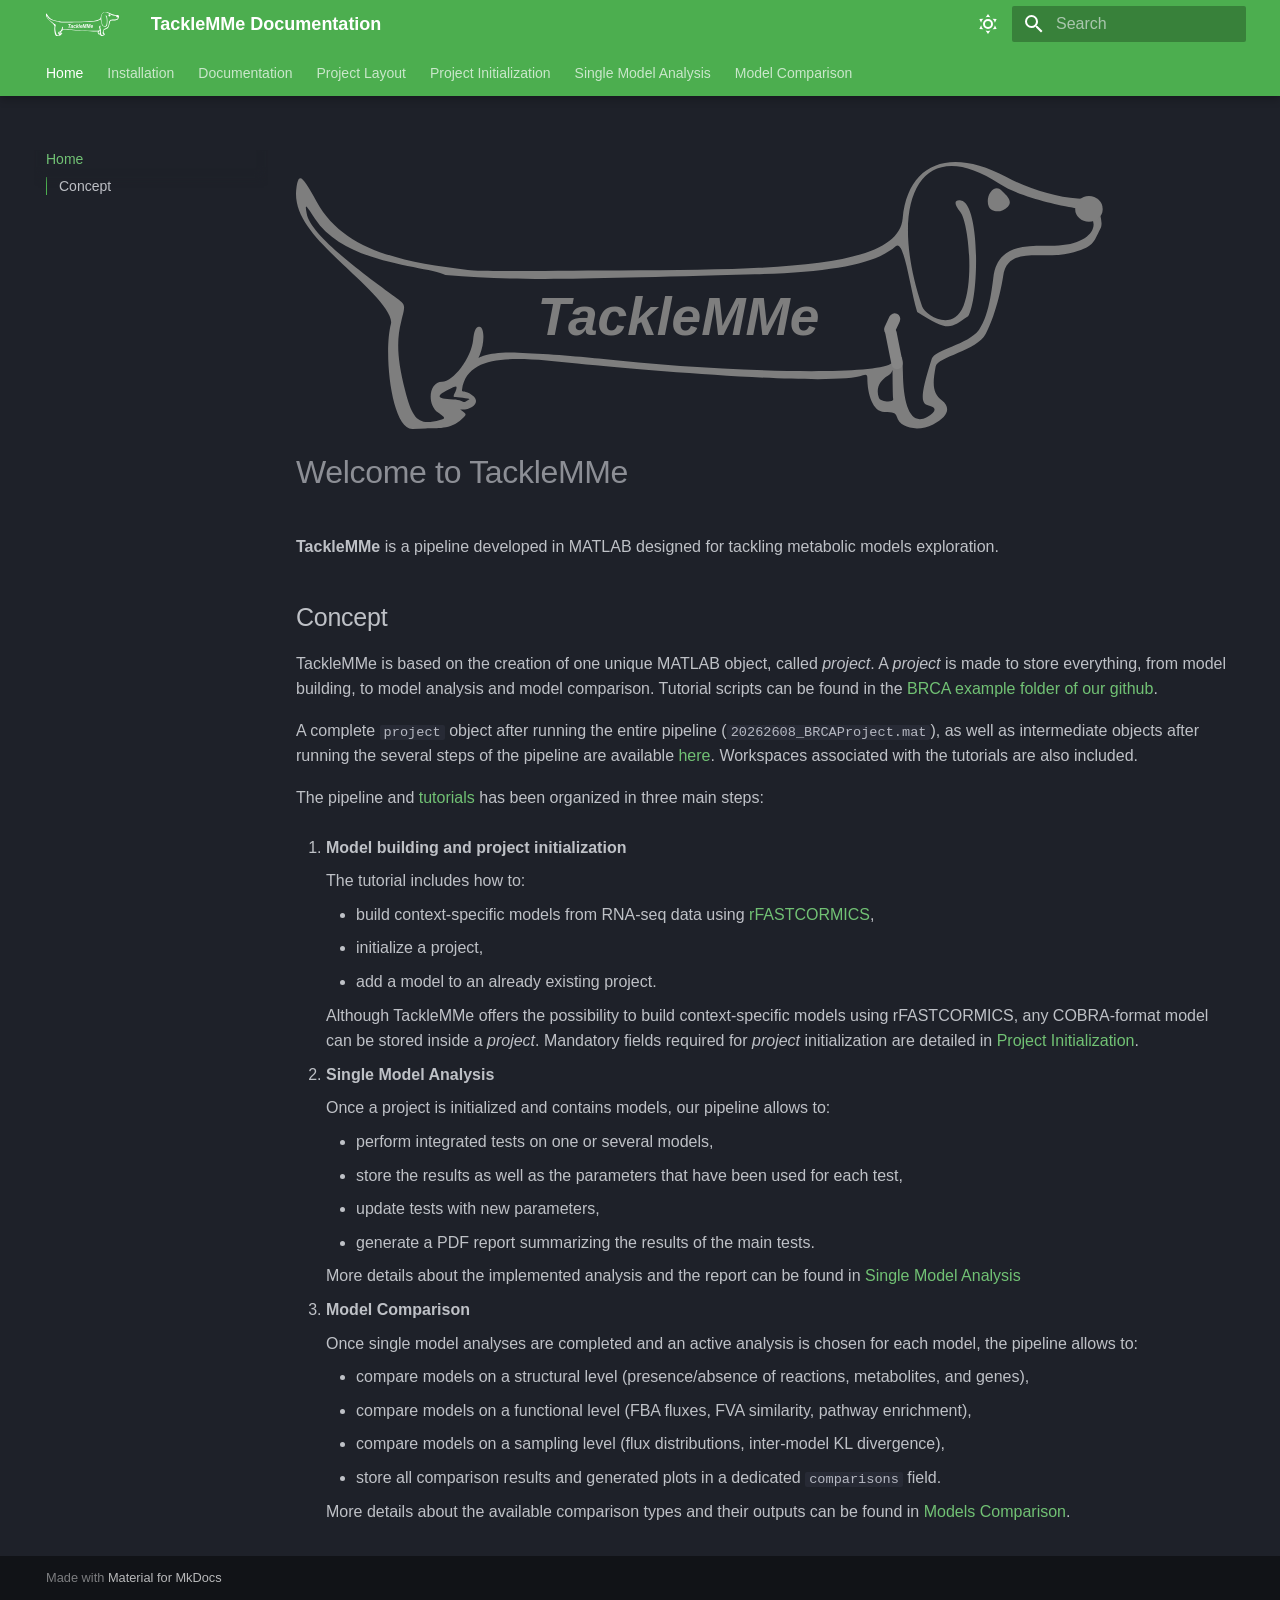
==== commit 46bfdc78: "Deployed 9a67b1f with MkDocs version: 1.6.1" ====
--- a/index.html
+++ b/index.html
@@ -19,7 +19,7 @@
       
       
       <link rel="icon" href="assets/images/favicon.png">
-      <meta name="generator" content="mkdocs-1.6.1, mkdocs-material-9.7.7">
+      <meta name="generator" content="mkdocs-1.6.1, mkdocs-material-9.8.1">
     
     
       
@@ -27,10 +27,10 @@
       
     
     
-      <link rel="stylesheet" href="assets/stylesheets/main.ec1eaa64.min.css">
-      
-        
-        <link rel="stylesheet" href="assets/stylesheets/palette.ab4e12ef.min.css">
+      <link rel="stylesheet" href="assets/stylesheets/main.57a0d79d.min.css">
+      
+        
+        <link rel="stylesheet" href="assets/stylesheets/palette.fb2fffe2.min.css">
       
       
 
@@ -732,10 +732,10 @@
     
       
       
-      <script id="__config" type="application/json">{"annotate": null, "base": ".", "features": ["navigation.tabs.sticky", "navigation.expand", "navigation.tabs", "search.suggest", "search.highlight", "content.code.annotate", "content.code.copy", "content.code.fold", "toc.integrate"], "search": "assets/javascripts/workers/search.2c215733.min.js", "tags": null, "translations": {"clipboard.copied": "Copied to clipboard", "clipboard.copy": "Copy to clipboard", "search.result.more.one": "1 more on this page", "search.result.more.other": "# more on this page", "search.result.none": "No matching documents", "search.result.one": "1 matching document", "search.result.other": "# matching documents", "search.result.placeholder": "Type to start searching", "search.result.term.missing": "Missing", "select.version": "Select version"}, "version": null}</script>
-    
-    
-      <script src="assets/javascripts/bundle.d7400e89.min.js"></script>
+      <script id="__config" type="application/json">{"annotate": null, "base": ".", "features": ["navigation.tabs.sticky", "navigation.expand", "navigation.tabs", "search.suggest", "search.highlight", "content.code.annotate", "content.code.copy", "content.code.fold", "toc.integrate"], "search": "assets/javascripts/workers/search.a7633da7.min.js", "tags": null, "translations": {"clipboard.copied": "Copied to clipboard", "clipboard.copy": "Copy to clipboard", "search.result.more.one": "1 more on this page", "search.result.more.other": "# more on this page", "search.result.none": "No matching documents", "search.result.one": "1 matching document", "search.result.other": "# matching documents", "search.result.placeholder": "Type to start searching", "search.result.term.missing": "Missing", "select.version": "Select version"}, "version": null}</script>
+    
+    
+      <script src="assets/javascripts/bundle.a5f9d56c.min.js"></script>
       
     
   </body>
--- a/assets/stylesheets/main.57a0d79d.min.css
+++ b/assets/stylesheets/main.57a0d79d.min.css
@@ -0,0 +1,6 @@
+@charset "UTF-8";html{box-sizing:border-box;-webkit-text-size-adjust:none;-moz-text-size-adjust:none;text-size-adjust:none}*,:after,:before{box-sizing:inherit}@media(prefers-reduced-motion){*,:after,:before{transition:none!important}}body{margin:0;-webkit-font-smoothing:antialiased;-moz-osx-font-smoothing:grayscale;--md-text-font-family:var(--md-text-font, _),
+    -apple-system, BlinkMacSystemFont, Helvetica, Arial, sans-serif;--md-code-font-family:var(--md-code-font, _),
+    SFMono-Regular, Consolas, Menlo, monospace}.md-typeset code:not(.focus-visible),a,button,input,label{-webkit-tap-highlight-color:transparent}a{color:inherit;text-decoration:none}hr{box-sizing:initial;display:block;height:.05rem;padding:0;overflow:visible;border:0}small{font-size:80%}sub,sup{line-height:1em}img{border-style:none}table{border-spacing:0;border-collapse:initial}td,th{font-weight:400;vertical-align:top}button{padding:0;margin:0;font-family:inherit;font-size:inherit;background:#0000;border:0}input{border:0;outline:none}:root{--md-primary-fg-color:#4051b5;--md-primary-fg-color--light:#5d6cc0;--md-primary-fg-color--dark:#303fa1;--md-primary-bg-color:#fff;--md-primary-bg-color--light:#ffffffb3;--md-accent-fg-color:#526cfe;--md-accent-fg-color--transparent:#526cfe1a;--md-accent-bg-color:#fff;--md-accent-bg-color--light:#ffffffb3;--md-typeset-table-sort-icon:url("data:image/svg+xml;charset=utf-8,<svg xmlns='http://www.w3.org/2000/svg' viewBox='0 0 24 24'><path d='m18 21-4-4h3V7h-3l4-4 4 4h-3v10h3M2 19v-2h10v2M2 13v-2h7v2M2 7V5h4v2z'/></svg>");--md-typeset-table-sort-icon--asc:url("data:image/svg+xml;charset=utf-8,<svg xmlns='http://www.w3.org/2000/svg' viewBox='0 0 24 24'><path d='M19 17h3l-4 4-4-4h3V3h2M2 17h10v2H2M6 5v2H2V5m0 6h7v2H2z'/></svg>");--md-typeset-table-sort-icon--desc:url("data:image/svg+xml;charset=utf-8,<svg xmlns='http://www.w3.org/2000/svg' viewBox='0 0 24 24'><path d='M19 7h3l-4-4-4 4h3v14h2M2 17h10v2H2M6 5v2H2V5m0 6h7v2H2z'/></svg>")}[data-md-color-scheme=default]{color-scheme:light}[data-md-color-scheme=default] img[src$="#gh-dark-mode-only"],[data-md-color-scheme=default] img[src$="#only-dark"]{display:none}:root,[data-md-color-scheme=default]{--md-hue:225deg;--md-default-fg-color:#000000de;--md-default-fg-color--light:#0000008a;--md-default-fg-color--lighter:#00000052;--md-default-fg-color--lightest:#00000012;--md-default-bg-color:#fff;--md-default-bg-color--light:#ffffffb3;--md-default-bg-color--lighter:#ffffff4d;--md-default-bg-color--lightest:#ffffff1f;--md-code-fg-color:#36464e;--md-code-bg-color:#f5f5f5;--md-code-bg-color--light:#f5f5f5b3;--md-code-bg-color--lighter:#f5f5f54d;--md-code-hl-color:#4287ff;--md-code-hl-color--light:#4287ff1a;--md-code-hl-number-color:#d52a2a;--md-code-hl-special-color:#db1457;--md-code-hl-function-color:#a846b9;--md-code-hl-constant-color:#6e59d9;--md-code-hl-keyword-color:#3f6ec6;--md-code-hl-string-color:#1c7d4d;--md-code-hl-name-color:var(--md-code-fg-color);--md-code-hl-operator-color:var(--md-default-fg-color--light);--md-code-hl-punctuation-color:var(--md-default-fg-color--light);--md-code-hl-comment-color:var(--md-default-fg-color--light);--md-code-hl-generic-color:var(--md-default-fg-color--light);--md-code-hl-variable-color:var(--md-default-fg-color--light);--md-typeset-color:var(--md-default-fg-color);--md-typeset-a-color:var(--md-primary-fg-color);--md-typeset-del-color:#f5503d26;--md-typeset-ins-color:#0bd57026;--md-typeset-kbd-color:#fafafa;--md-typeset-kbd-accent-color:#fff;--md-typeset-kbd-border-color:#b8b8b8;--md-typeset-mark-color:#ffff0080;--md-typeset-table-color:#0000001f;--md-typeset-table-color--light:#00000009;--md-admonition-fg-color:var(--md-default-fg-color);--md-admonition-bg-color:var(--md-default-bg-color);--md-warning-fg-color:#000000de;--md-warning-bg-color:#ff9;--md-footer-fg-color:#fff;--md-footer-fg-color--light:#ffffffb3;--md-footer-fg-color--lighter:#ffffff73;--md-footer-bg-color:#000000de;--md-footer-bg-color--dark:#00000052;--md-shadow-z1:0 0.2rem 0.5rem #0000000d,
+    0 0 0.05rem #0000001a;--md-shadow-z2:0 0.2rem 0.5rem #0000001a,
+    0 0 0.05rem #00000040;--md-shadow-z3:0 0.2rem 0.5rem #0003,
+    0 0 0.05rem #00000059}.md-icon svg{display:block;width:1.2rem;height:1.2rem;fill:currentcolor}aside,body,input{font-family:var(--md-text-font-family);font-feature-settings:"kern","liga";color:var(--md-typeset-color)}code,kbd,pre{font-family:var(--md-code-font-family);font-feature-settings:"kern"}.md-typeset{font-size:.8rem;line-height:1.6;overflow-wrap:break-word;-webkit-print-color-adjust:exact;color-adjust:exact}@media print{.md-typeset{font-size:.68rem}.md-typeset code,.md-typeset kbd,.md-typeset pre{white-space:pre-wrap}}.md-typeset blockquote,.md-typeset dl,.md-typeset figure,.md-typeset ol,.md-typeset pre,.md-typeset ul{margin-top:1em;margin-bottom:1em}.md-typeset h1{margin:0 0 1.25em;font-size:2em;line-height:1.3;color:var(--md-default-fg-color--light)}.md-typeset h1,.md-typeset h2{font-weight:300;letter-spacing:-.01em}.md-typeset h2{margin:1.6em 0 .64em;font-size:1.5625em;line-height:1.4}.md-typeset h3{margin:1.6em 0 .8em;font-size:1.25em;font-weight:400;line-height:1.5;letter-spacing:-.01em}.md-typeset h2+h3{margin-top:.8em}.md-typeset h4{margin:1em 0;font-weight:700;letter-spacing:-.01em}.md-typeset h5,.md-typeset h6{margin:1.25em 0;font-size:.8em;font-weight:700;color:var(--md-default-fg-color--light);letter-spacing:-.01em}.md-typeset h5{text-transform:uppercase}.md-typeset h5 code{text-transform:none}.md-typeset hr{display:flow-root;margin:1.5em 0;border-bottom:.05rem solid var(--md-default-fg-color--lightest)}.md-typeset a{color:var(--md-typeset-a-color);word-break:break-word}.md-typeset a,.md-typeset a:before{transition:color 125ms}.md-typeset a:focus,.md-typeset a:hover{color:var(--md-accent-fg-color)}.md-typeset a:focus code,.md-typeset a:hover code{color:var(--md-accent-fg-color);background-color:var(--md-accent-fg-color--transparent)}.md-typeset a code{color:var(--md-typeset-a-color)}.md-typeset a.focus-visible{outline-color:var(--md-accent-fg-color);outline-offset:.2rem}.md-typeset code,.md-typeset kbd,.md-typeset pre{font-variant-ligatures:none;color:var(--md-code-fg-color);direction:ltr;transition:background-color 125ms}.md-typeset code{padding:0 .2941176471em;font-size:.85em;word-break:break-word;background-color:var(--md-code-bg-color);border-radius:.1rem;-webkit-box-decoration-break:clone;box-decoration-break:clone;transition:color 125ms,background-color 125ms}.md-typeset code:not(.focus-visible){outline:none}.md-typeset pre{position:relative;display:flow-root;line-height:1.4}.md-typeset pre>code{display:block;padding:.7720588235em 1.1764705882em;margin:0;overflow:auto;word-break:normal;touch-action:auto;scrollbar-color:var(--md-default-fg-color--lighter) #0000;scrollbar-width:thin;outline-color:var(--md-accent-fg-color);box-shadow:none;-webkit-box-decoration-break:slice;box-decoration-break:slice}.md-typeset pre>code:hover{scrollbar-color:var(--md-accent-fg-color) #0000}.md-typeset pre>code::-webkit-scrollbar{width:.2rem;height:.2rem}.md-typeset pre>code::-webkit-scrollbar-thumb{background-color:var(--md-default-fg-color--lighter)}.md-typeset pre>code::-webkit-scrollbar-thumb:hover{background-color:var(--md-accent-fg-color)}.md-typeset kbd{display:inline-block;padding:0 .6666666667em;font-size:.75em;color:var(--md-default-fg-color);word-break:break-word;vertical-align:text-top;background-color:var(--md-typeset-kbd-color);border-radius:.1rem;box-shadow:0 .1rem 0 .05rem var(--md-typeset-kbd-border-color),0 .1rem 0 var(--md-typeset-kbd-border-color),0 -.1rem .2rem var(--md-typeset-kbd-accent-color) inset}.md-typeset mark{color:inherit;word-break:break-word;background-color:var(--md-typeset-mark-color);-webkit-box-decoration-break:clone;box-decoration-break:clone}.md-typeset abbr{text-decoration:none;cursor:help}.md-typeset [data-preview],.md-typeset abbr{border-bottom:.05rem dotted var(--md-default-fg-color--light)}.md-typeset small{opacity:.75}[dir=ltr] .md-typeset sub,[dir=ltr] .md-typeset sup{margin-left:.078125em}[dir=rtl] .md-typeset sub,[dir=rtl] .md-typeset sup{margin-right:.078125em}[dir=ltr] .md-typeset blockquote{padding-left:.6rem;border-left:.2rem solid var(--md-default-fg-color--lighter)}[dir=rtl] .md-typeset blockquote{padding-right:.6rem;border-right:.2rem solid var(--md-default-fg-color--lighter)}.md-typeset blockquote{margin-left:0;margin-right:0;color:var(--md-default-fg-color--light)}.md-typeset ul{list-style-type:disc}.md-typeset ul[type]{list-style-type:revert-layer}[dir=ltr] .md-typeset ol,[dir=ltr] .md-typeset ol li ol,[dir=ltr] .md-typeset ol li ul,[dir=ltr] .md-typeset ul,[dir=ltr] .md-typeset ul li ol,[dir=ltr] .md-typeset ul li ul{margin-left:.625em}[dir=rtl] .md-typeset ol,[dir=rtl] .md-typeset ol li ol,[dir=rtl] .md-typeset ol li ul,[dir=rtl] .md-typeset ul,[dir=rtl] .md-typeset ul li ol,[dir=rtl] .md-typeset ul li ul{margin-right:.625em}.md-typeset ol,.md-typeset ul{padding:0}.md-typeset ol:not([hidden]),.md-typeset ul:not([hidden]){display:flow-root}.md-typeset ol ol,.md-typeset ul ol{list-style-type:lower-alpha}.md-typeset ol ol ol,.md-typeset ul ol ol{list-style-type:lower-roman}.md-typeset ol ol ol ol,.md-typeset ul ol ol ol{list-style-type:upper-alpha}.md-typeset ol ol ol ol ol,.md-typeset ul ol ol ol ol{list-style-type:upper-roman}.md-typeset ol[type],.md-typeset ul[type]{list-style-type:revert-layer}[dir=ltr] .md-typeset ol li,[dir=ltr] .md-typeset ul li{margin-left:1.25em}[dir=rtl] .md-typeset ol li,[dir=rtl] .md-typeset ul li{margin-right:1.25em}.md-typeset ol li,.md-typeset ul li{margin-bottom:.5em}.md-typeset ol li blockquote,.md-typeset ol li p,.md-typeset ul li blockquote,.md-typeset ul li p{margin:.5em 0}.md-typeset ol li:last-child,.md-typeset ul li:last-child{margin-bottom:0}.md-typeset ol li ol,.md-typeset ol li ul,.md-typeset ul li ol,.md-typeset ul li ul{margin-top:.5em;margin-bottom:.5em}[dir=ltr] .md-typeset dd{margin-left:1.875em}[dir=rtl] .md-typeset dd{margin-right:1.875em}.md-typeset dd{margin-top:1em;margin-bottom:1.5em}.md-typeset img,.md-typeset svg,.md-typeset video{max-width:100%;height:auto}.md-typeset img[align=left]{margin:1em 1em 1em 0}.md-typeset img[align=right]{margin:1em 0 1em 1em}.md-typeset img[align]:only-child{margin-top:0}.md-typeset figure{display:flow-root;width:fit-content;max-width:100%;margin:1em auto;text-align:center}.md-typeset figure img{display:block;margin:0 auto}.md-typeset figcaption{max-width:24rem;margin:1em auto;font-style:italic}.md-typeset iframe{max-width:100%}.md-typeset table:not([class]){display:inline-block;max-width:100%;overflow:auto;font-size:.64rem;touch-action:auto;background-color:var(--md-default-bg-color);border:.05rem solid var(--md-typeset-table-color);border-radius:.1rem}@media print{.md-typeset table:not([class]){display:table}}.md-typeset table:not([class])+*{margin-top:1.5em}.md-typeset table:not([class]) td>:first-child,.md-typeset table:not([class]) th>:first-child{margin-top:0}.md-typeset table:not([class]) td>:last-child,.md-typeset table:not([class]) th>:last-child{margin-bottom:0}.md-typeset table:not([class]) td:not([align]),.md-typeset table:not([class]) th:not([align]){text-align:left}[dir=rtl] .md-typeset table:not([class]) td:not([align]),[dir=rtl] .md-typeset table:not([class]) th:not([align]){text-align:right}.md-typeset table:not([class]) th{min-width:5rem;padding:.9375em 1.25em;font-weight:700;vertical-align:top}.md-typeset table:not([class]) td{padding:.9375em 1.25em;vertical-align:top;border-top:.05rem solid var(--md-typeset-table-color)}.md-typeset table:not([class]) tbody tr{transition:background-color 125ms}.md-typeset table:not([class]) tbody tr:hover{background-color:var(--md-typeset-table-color--light);box-shadow:0 .05rem 0 var(--md-default-bg-color) inset}.md-typeset table:not([class]) a{word-break:normal}.md-typeset table th[role=columnheader]{cursor:pointer}[dir=ltr] .md-typeset table th[role=columnheader]:after{margin-left:.5em}[dir=rtl] .md-typeset table th[role=columnheader]:after{margin-right:.5em}.md-typeset table th[role=columnheader]:after{display:inline-block;width:1.2em;height:1.2em;vertical-align:text-bottom;content:"";-webkit-mask-image:var(--md-typeset-table-sort-icon);mask-image:var(--md-typeset-table-sort-icon);-webkit-mask-repeat:no-repeat;mask-repeat:no-repeat;-webkit-mask-size:contain;mask-size:contain;transition:background-color 125ms}.md-typeset table th[role=columnheader]:hover:after{background-color:var(--md-default-fg-color--lighter)}.md-typeset table th[role=columnheader][aria-sort=ascending]:after{background-color:var(--md-default-fg-color--light);-webkit-mask-image:var(--md-typeset-table-sort-icon--asc);mask-image:var(--md-typeset-table-sort-icon--asc)}.md-typeset table th[role=columnheader][aria-sort=descending]:after{background-color:var(--md-default-fg-color--light);-webkit-mask-image:var(--md-typeset-table-sort-icon--desc);mask-image:var(--md-typeset-table-sort-icon--desc)}.md-typeset__scrollwrap{margin:1em -.8rem;overflow-x:auto;touch-action:auto}.md-typeset__table{display:inline-block;padding:0 .8rem;margin-bottom:.5em}@media print{.md-typeset__table{display:block}}html .md-typeset__table table{display:table;width:100%;margin:0;overflow:hidden}@media screen and (max-width:44.984375em){.md-content__inner>pre{margin:1em -.8rem}.md-content__inner>pre code{border-radius:0}}.md-typeset .md-author{position:relative;display:block;flex-shrink:0;width:1.6rem;height:1.6rem;overflow:hidden;border-radius:100%;transition:color 125ms,transform 125ms}.md-typeset .md-author img{display:block}.md-typeset .md-author--more{font-size:.6rem;font-weight:700;line-height:1.6rem;color:var(--md-default-fg-color--lighter);text-align:center;background:var(--md-default-fg-color--lightest)}.md-typeset .md-author--long{width:2.4rem;height:2.4rem}.md-typeset a.md-author{transform:scale(1)}.md-typeset a.md-author img{filter:grayscale(100%) opacity(75%);border-radius:100%;transition:filter 125ms}.md-typeset a.md-author:focus,.md-typeset a.md-author:hover{z-index:1;transform:scale(1.1)}.md-typeset a.md-author:focus img,.md-typeset a.md-author:hover img{filter:grayscale(0)}.md-banner{overflow:auto;color:var(--md-footer-fg-color);background-color:var(--md-footer-bg-color)}@media print{.md-banner{display:none}}.md-banner--warning{color:var(--md-warning-fg-color);background-color:var(--md-warning-bg-color)}.md-banner__inner{padding:0 .8rem;margin:.6rem auto;font-size:.7rem}[dir=ltr] .md-banner__button{float:right}[dir=rtl] .md-banner__button{float:left}.md-banner__button{color:inherit;cursor:pointer;transition:opacity .25s}.no-js .md-banner__button{display:none}.md-banner__button:hover{opacity:.7}html{height:100%;overflow-x:hidden;font-size:125%}@media screen and (min-width:100em){html{font-size:137.5%}}@media screen and (min-width:125em){html{font-size:150%}}body{position:relative;display:flex;flex-direction:column;width:100%;min-height:100%;font-size:.5rem;background-color:var(--md-default-bg-color)}@media print{body{display:block}}@media screen and (max-width:59.984375em){body[data-md-scrolllock]{position:fixed}}.md-grid{max-width:61rem;margin-left:auto;margin-right:auto}.md-container{display:flex;flex-grow:1;flex-direction:column}@media print{.md-container{display:block}}.md-main{flex-grow:1}.md-main__inner{display:flex;height:100%;margin-top:1.5rem}.md-ellipsis{overflow:hidden;text-overflow:ellipsis}.md-toggle{display:none}.md-option{position:absolute;width:0;height:0;opacity:0}.md-option:checked+label:not([hidden]){display:block}.md-option.focus-visible+label{outline-style:auto;outline-color:var(--md-accent-fg-color)}.md-skip{position:fixed;z-index:-1;padding:.3rem .5rem;margin:.5rem;font-size:.64rem;color:var(--md-default-bg-color);background-color:var(--md-default-fg-color);border-radius:.1rem;outline-color:var(--md-accent-fg-color);opacity:0;transform:translateY(.4rem)}.md-skip:focus{z-index:10;opacity:1;transition:transform .25s cubic-bezier(.4,0,.2,1),opacity 175ms 75ms;transform:translateY(0)}@page{margin:25mm}:root{--md-clipboard-icon:url("data:image/svg+xml;charset=utf-8,<svg xmlns='http://www.w3.org/2000/svg' viewBox='0 0 24 24'><path d='M19 21H8V7h11m0-2H8a2 2 0 0 0-2 2v14a2 2 0 0 0 2 2h11a2 2 0 0 0 2-2V7a2 2 0 0 0-2-2m-3-4H4a2 2 0 0 0-2 2v14h2V3h12z'/></svg>");--md-code-select-icon:url("data:image/svg+xml;charset=utf-8,<svg xmlns='http://www.w3.org/2000/svg' viewBox='0 0 24 24'><path d='M19 19h-4v2h4c1.1 0 2-.9 2-2v-4h-2m0-12h-4v2h4v4h2V5c0-1.1-.9-2-2-2M5 5h4V3H5c-1.1 0-2 .9-2 2v4h2m0 6H3v4c0 1.1.9 2 2 2h4v-2H5zm2-4h2v2H7zm4 0h2v2h-2zm4 0h2v2h-2zM7 7h2v2H7zm4 0h2v2h-2zm4 0h2v2h-2zm-8 8h2v2H7zm4 0h2v2h-2zm4 0h2v2h-2z'/></svg>");--md-code-copy-icon:url("data:image/svg+xml;charset=utf-8,<svg xmlns='http://www.w3.org/2000/svg' viewBox='0 0 24 24'><path d='M19 21H8V7h11m0-2H8a2 2 0 0 0-2 2v14a2 2 0 0 0 2 2h11a2 2 0 0 0 2-2V7a2 2 0 0 0-2-2m-3-4H4a2 2 0 0 0-2 2v14h2V3h12z'/></svg>")}.md-clipboard{z-index:1;width:1.5em;height:1.5em;color:var(--md-default-fg-color--lightest);cursor:pointer;border-radius:.1rem;outline-color:var(--md-accent-fg-color);outline-offset:.1rem;transition:color .25s}@media print{.md-clipboard{display:none}}.md-clipboard:not(.focus-visible){outline:none;-webkit-tap-highlight-color:transparent}:hover>.md-clipboard{color:var(--md-default-fg-color--light)}.md-clipboard:focus,.md-clipboard:hover{color:var(--md-accent-fg-color)}.md-clipboard:after{display:block;width:1.125em;height:1.125em;margin:0 auto;content:"";background-color:currentcolor;-webkit-mask-image:var(--md-clipboard-icon);mask-image:var(--md-clipboard-icon);-webkit-mask-repeat:no-repeat;mask-repeat:no-repeat;-webkit-mask-position:center;mask-position:center;-webkit-mask-size:contain;mask-size:contain}.md-clipboard--inline{cursor:pointer}.md-clipboard--inline code{transition:color .25s,background-color .25s}.md-clipboard--inline:focus code,.md-clipboard--inline:hover code{color:var(--md-accent-fg-color);background-color:var(--md-accent-fg-color--transparent)}.md-typeset .md-code__content{display:grid}.md-code__nav{position:absolute;top:.25em;right:.25em;z-index:1;display:flex;gap:.2rem;padding:.2rem;background-color:var(--md-code-bg-color--lighter);border-radius:.1rem;transition:background-color .25s}:hover>.md-code__nav{background-color:var(--md-code-bg-color--light)}.md-code__button{display:block;width:1.5em;height:1.5em;color:var(--md-default-fg-color--lightest);cursor:pointer;outline-color:var(--md-accent-fg-color);outline-offset:.1rem;transition:color .25s}:hover>*>.md-code__button{color:var(--md-default-fg-color--light)}.md-code__button.focus-visible,.md-code__button:hover{color:var(--md-accent-fg-color)}.md-code__button--active{color:var(--md-default-fg-color)!important}.md-code__button:after{display:block;width:1.125em;height:1.125em;margin:0 auto;content:"";background-color:currentcolor;-webkit-mask-repeat:no-repeat;mask-repeat:no-repeat;-webkit-mask-position:center;mask-position:center;-webkit-mask-size:contain;mask-size:contain}.md-code__button[data-md-type=select]:after{-webkit-mask-image:var(--md-code-select-icon);mask-image:var(--md-code-select-icon)}.md-code__button[data-md-type=copy]:after{-webkit-mask-image:var(--md-code-copy-icon);mask-image:var(--md-code-copy-icon)}@keyframes consent{0%{opacity:0;transform:translateY(100%)}to{opacity:1;transform:translateY(0)}}@keyframes overlay{0%{opacity:0}to{opacity:1}}.md-consent__overlay{position:fixed;top:0;z-index:5;width:100%;height:100%;background-color:#0000008a;-webkit-backdrop-filter:blur(.1rem);backdrop-filter:blur(.1rem);opacity:1;animation:overlay .25s both}.md-consent__inner{position:fixed;bottom:0;z-index:5;width:100%;max-height:100%;padding:0;overflow:auto;background-color:var(--md-default-bg-color);border:0;border-radius:.1rem;box-shadow:0 0 .2rem #0000001a,0 .2rem .4rem #0003;animation:consent .5s cubic-bezier(.1,.7,.1,1) both}.md-consent__form{padding:.8rem}.md-consent__settings{display:none;margin:1em 0}input:checked+.md-consent__settings{display:block}.md-consent__controls{margin-bottom:.8rem}.md-typeset .md-consent__controls .md-button{display:inline}@media screen and (max-width:44.984375em){.md-typeset .md-consent__controls .md-button{display:block;width:100%;margin-top:.4rem;text-align:center}}.md-consent label{cursor:pointer}.md-content{flex-grow:1;min-width:0}.md-content__inner{padding-top:.6rem;margin:0 .8rem 1.2rem}@media screen and (min-width:76.25em){[dir=ltr] .md-sidebar--primary:not([hidden])~.md-content>.md-content__inner,[dir=rtl] .md-sidebar--secondary:not([hidden])~.md-content>.md-content__inner{margin-left:1.2rem}[dir=ltr] .md-sidebar--secondary:not([hidden])~.md-content>.md-content__inner,[dir=rtl] .md-sidebar--primary:not([hidden])~.md-content>.md-content__inner{margin-right:1.2rem}}.md-content__inner:before{display:block;height:.4rem;content:""}.md-content__inner>:last-child{margin-bottom:0}[dir=ltr] .md-content__button{float:right;margin-left:.4rem}[dir=rtl] .md-content__button{float:left;margin-right:.4rem}.md-content__button{padding:0;margin:.4rem 0}@media print{.md-content__button{display:none}}.md-typeset .md-content__button{color:var(--md-default-fg-color--lighter)}.md-content__button svg{display:inline;vertical-align:top}[dir=rtl] .md-content__button svg{transform:scaleX(-1)}[dir=ltr] .md-dialog{right:.8rem}[dir=rtl] .md-dialog{left:.8rem}.md-dialog{position:fixed;bottom:.8rem;z-index:4;min-width:11.1rem;padding:.4rem .6rem;pointer-events:none;background-color:var(--md-default-fg-color);border-radius:.1rem;box-shadow:var(--md-shadow-z3);opacity:0;transition:transform 0s .4s,opacity .4s;transform:translateY(100%)}@media print{.md-dialog{display:none}}.md-dialog--active{pointer-events:auto;opacity:1;transition:transform .4s cubic-bezier(.075,.85,.175,1),opacity .4s;transform:translateY(0)}.md-dialog__inner{font-size:.7rem;color:var(--md-default-bg-color)}.md-feedback{margin:2em 0 1em;text-align:center}.md-feedback fieldset{padding:0;margin:0;border:none}.md-feedback__title{margin:1em auto;font-weight:700}.md-feedback__inner{position:relative}.md-feedback__list{position:relative;display:flex;flex-wrap:wrap;place-content:baseline center}.md-feedback__list:hover .md-icon:not(:disabled){color:var(--md-default-fg-color--lighter)}:disabled .md-feedback__list{min-height:1.8rem}.md-feedback__icon{flex-shrink:0;margin:0 .1rem;color:var(--md-default-fg-color--light);cursor:pointer;transition:color 125ms}.md-feedback__icon:not(:disabled).md-icon:hover{color:var(--md-accent-fg-color)}.md-feedback__icon:disabled{color:var(--md-default-fg-color--lightest);pointer-events:none}.md-feedback__note{position:relative;opacity:0;transition:transform .4s cubic-bezier(.1,.7,.1,1),opacity .15s;transform:translateY(.4rem)}.md-feedback__note>*{max-width:16rem;margin:0 auto}:disabled .md-feedback__note{opacity:1;transform:translateY(0)}@media print{.md-feedback,.md-footer{display:none}}.md-footer{color:var(--md-footer-fg-color);background-color:var(--md-footer-bg-color)}.md-footer__inner{justify-content:space-between;padding:.2rem;overflow:auto}.md-footer__inner:not([hidden]){display:flex}.md-footer__link{display:flex;flex-grow:.01;align-items:end;max-width:100%;margin-top:1rem;margin-bottom:.4rem;overflow:hidden;outline-color:var(--md-accent-fg-color);transition:opacity .25s}.md-footer__link:focus,.md-footer__link:hover{opacity:.7}[dir=rtl] .md-footer__link svg{transform:scaleX(-1)}@media screen and (max-width:44.984375em){.md-footer__link--prev{flex-shrink:0}.md-footer__link--prev .md-footer__title{display:none}}[dir=ltr] .md-footer__link--next{margin-left:auto}.md-footer__link--next{text-align:right}[dir=rtl] .md-footer__link--next{margin-right:auto;text-align:left}.md-footer__title{flex-grow:1;max-width:calc(100% - 2.4rem);padding:0 1rem;margin-bottom:.7rem;font-size:.9rem;white-space:nowrap}.md-footer__button{padding:.4rem;margin:.2rem}.md-footer__direction{font-size:.64rem;opacity:.7}.md-footer-meta{background-color:var(--md-footer-bg-color--dark)}.md-footer-meta__inner{display:flex;flex-wrap:wrap;justify-content:space-between;padding:.2rem}html .md-footer-meta.md-typeset a{color:var(--md-footer-fg-color--light)}html .md-footer-meta.md-typeset a:focus,html .md-footer-meta.md-typeset a:hover{color:var(--md-footer-fg-color)}.md-copyright{width:100%;padding:.4rem 0;margin:auto .6rem;font-size:.64rem;color:var(--md-footer-fg-color--lighter)}.md-copyright__highlight{color:var(--md-footer-fg-color--light)}.md-social{display:inline-flex;gap:.2rem;padding:.2rem 0 .6rem;margin:0 .4rem}@media screen and (min-width:45em){.md-copyright{width:auto}.md-social{padding:.6rem 0}}.md-social__link{display:inline-block;width:1.6rem;height:1.6rem;text-align:center}.md-social__link:before{line-height:1.9}.md-social__link svg{max-height:.8rem;vertical-align:-25%;fill:currentcolor}.md-typeset .md-button{display:inline-block;padding:.625em 2em;font-weight:700;color:var(--md-primary-fg-color);cursor:pointer;border:.1rem solid;border-radius:.1rem;transition:color 125ms,background-color 125ms,border-color 125ms}.md-typeset .md-button--primary{color:var(--md-primary-bg-color);background-color:var(--md-primary-fg-color);border-color:var(--md-primary-fg-color)}.md-typeset .md-button:focus,.md-typeset .md-button:hover{color:var(--md-accent-bg-color);background-color:var(--md-accent-fg-color);border-color:var(--md-accent-fg-color)}[dir=ltr] .md-typeset .md-input,[dir=rtl] .md-typeset .md-input{border-top-left-radius:.1rem}[dir=ltr] .md-typeset .md-input,[dir=rtl] .md-typeset .md-input{border-top-right-radius:.1rem}.md-typeset .md-input{height:1.8rem;padding:0 .6rem;font-size:.8rem;border-bottom:.1rem solid var(--md-default-fg-color--lighter);box-shadow:var(--md-shadow-z1);transition:border .25s,box-shadow .25s}.md-typeset .md-input:focus,.md-typeset .md-input:hover{border-bottom-color:var(--md-accent-fg-color);box-shadow:var(--md-shadow-z2)}.md-typeset .md-input--stretch{width:100%}.md-header{position:sticky;left:0;right:0;top:0;z-index:4;display:block;color:var(--md-primary-bg-color);background-color:var(--md-primary-fg-color);box-shadow:0 0 .2rem #0000,0 .2rem .4rem #0000}@media print{.md-header{display:none}}.md-header[hidden]{transition:transform .25s cubic-bezier(.8,0,.6,1),box-shadow .25s;transform:translateY(-100%)}.md-header--shadow{box-shadow:0 0 .2rem #0000001a,0 .2rem .4rem #0003;transition:transform .25s cubic-bezier(.1,.7,.1,1),box-shadow .25s}.md-header__inner{display:flex;align-items:center;padding:0 .2rem}.md-header__button{position:relative;z-index:1;padding:.4rem;margin:.2rem;color:currentcolor;vertical-align:middle;cursor:pointer;outline-color:var(--md-accent-fg-color);transition:opacity .25s}.md-header__button:hover{opacity:.7}.md-header__button:not([hidden]){display:inline-block}.md-header__button:not(.focus-visible){outline:none;-webkit-tap-highlight-color:transparent}.md-header__button.md-logo{padding:.4rem;margin:.2rem}@media screen and (max-width:76.234375em){.md-header__button.md-logo{display:none}}.md-header__button.md-logo img,.md-header__button.md-logo svg{display:block;width:auto;height:1.2rem;fill:currentcolor}@media screen and (min-width:60em){.md-header__button[for=__search]{display:none}}.no-js .md-header__button[for=__search]{display:none}[dir=rtl] .md-header__button[for=__search] svg{transform:scaleX(-1)}@media screen and (min-width:76.25em){.md-header__button[for=__drawer]{display:none}}.md-header__topic{position:absolute;display:flex;max-width:100%;white-space:nowrap;transition:transform .4s cubic-bezier(.1,.7,.1,1),opacity .15s}.md-header__topic+.md-header__topic{z-index:-1;pointer-events:none;opacity:0;transition:transform .4s cubic-bezier(1,.7,.1,.1),opacity .15s;transform:translateX(1.25rem)}[dir=rtl] .md-header__topic+.md-header__topic{transform:translateX(-1.25rem)}.md-draft,.md-header__topic:first-child,.md-nav__title{font-weight:700}[dir=ltr] .md-header__title{margin-left:1rem;margin-right:.4rem}[dir=rtl] .md-header__title{margin-right:1rem;margin-left:.4rem}.md-header__title{flex-grow:1;height:2.4rem;font-size:.9rem;line-height:2.4rem}.md-header__title--active .md-header__topic{z-index:-1;pointer-events:none;opacity:0;transition:transform .4s cubic-bezier(1,.7,.1,.1),opacity .15s;transform:translateX(-1.25rem)}[dir=rtl] .md-header__title--active .md-header__topic{transform:translateX(1.25rem)}.md-header__title--active .md-header__topic+.md-header__topic{z-index:0;pointer-events:auto;opacity:1;transition:transform .4s cubic-bezier(.1,.7,.1,1),opacity .15s;transform:translateX(0)}.md-header__title>.md-header__ellipsis{position:relative;width:100%;height:100%}.md-header__option{display:flex;flex-shrink:0;max-width:100%;white-space:nowrap;transition:max-width 0s .25s,opacity .25s .25s}[data-md-toggle=search]:checked~.md-header .md-header__option{max-width:0;opacity:0;transition:max-width,opacity}.md-header__option>input{bottom:0}.md-header__source{display:none}@media screen and (min-width:60em){[dir=ltr] .md-header__source{margin-left:1rem}[dir=rtl] .md-header__source{margin-right:1rem}.md-header__source{display:block;width:11.7rem;max-width:11.7rem}}@media screen and (min-width:76.25em){[dir=ltr] .md-header__source{margin-left:1.4rem}[dir=rtl] .md-header__source{margin-right:1.4rem}}.md-meta{font-size:.7rem;line-height:1.3;color:var(--md-default-fg-color--light)}.md-meta__list{display:inline-flex;flex-wrap:wrap;padding:0;margin:0;list-style:none}.md-meta__item:not(:last-child):after{margin-left:.2rem;margin-right:.2rem;content:"·"}.md-meta__link{color:var(--md-typeset-a-color)}.md-meta__link:focus,.md-meta__link:hover{color:var(--md-accent-fg-color)}.md-draft{display:inline-block;padding-left:.5714285714em;padding-right:.5714285714em;color:#fff;background-color:#ff1744;border-radius:.125em}:root{--md-nav-icon--prev:url("data:image/svg+xml;charset=utf-8,<svg xmlns='http://www.w3.org/2000/svg' viewBox='0 0 24 24'><path d='M20 11v2H8l5.5 5.5-1.42 1.42L4.16 12l7.92-7.92L13.5 5.5 8 11z'/></svg>");--md-nav-icon--next:url("data:image/svg+xml;charset=utf-8,<svg xmlns='http://www.w3.org/2000/svg' viewBox='0 0 24 24'><path d='M8.59 16.58 13.17 12 8.59 7.41 10 6l6 6-6 6z'/></svg>");--md-toc-icon:url("data:image/svg+xml;charset=utf-8,<svg xmlns='http://www.w3.org/2000/svg' viewBox='0 0 24 24'><path d='M3 9h14V7H3zm0 4h14v-2H3zm0 4h14v-2H3zm16 0h2v-2h-2zm0-10v2h2V7zm0 6h2v-2h-2z'/></svg>");--md-path-icon:url("data:image/svg+xml;charset=utf-8,<svg xmlns='http://www.w3.org/2000/svg' viewBox='0 0 24 24'><path d='M8.59 16.58 13.17 12 8.59 7.41 10 6l6 6-6 6z'/></svg>");--md-post-pin-icon:url("data:image/svg+xml;charset=utf-8,<svg xmlns='http://www.w3.org/2000/svg' viewBox='0 0 24 24'><path d='M16 12V4h1V2H7v2h1v8l-2 2v2h5.2v6h1.6v-6H18v-2z'/></svg>");--md-progress-value:0;--md-progress-delay:400ms;--md-search-result-icon:url("data:image/svg+xml;charset=utf-8,<svg xmlns='http://www.w3.org/2000/svg' viewBox='0 0 24 24'><path d='M14 2H6a2 2 0 0 0-2 2v16a2 2 0 0 0 2 2h7c-.41-.25-.8-.56-1.14-.9-.33-.33-.61-.7-.86-1.1H6V4h7v5h5v1.18c.71.16 1.39.43 2 .82V8zm6.31 16.9c1.33-2.11.69-4.9-1.4-6.22-2.11-1.33-4.91-.68-6.22 1.4-1.34 2.11-.69 4.89 1.4 6.22 1.46.93 3.32.93 4.79.02L22 23.39 23.39 22zm-3.81.1a2.5 2.5 0 0 1-2.5-2.5 2.5 2.5 0 0 1 2.5-2.5 2.5 2.5 0 0 1 2.5 2.5 2.5 2.5 0 0 1-2.5 2.5'/></svg>")}.md-nav,.md-nav__link .md-typeset{font-size:.7rem;line-height:1.3}.md-nav__title{display:block;padding:0 .6rem;overflow:hidden;color:var(--md-default-fg-color--light);text-overflow:ellipsis}.md-nav__title .md-nav__button{display:none}.md-nav__title .md-nav__button img{width:auto;height:100%}.md-nav__title .md-nav__button.md-logo img,.md-nav__title .md-nav__button.md-logo svg{display:block;width:auto;max-width:100%;height:2.4rem;object-fit:contain;fill:currentcolor}.md-nav__list{padding:0;margin:0;list-style:none}.md-nav__link{display:flex;gap:.4rem;align-items:flex-start;margin-top:.625em;scroll-snap-align:start;transition:color 125ms}.md-nav__link--passed,.md-nav__link--passed code{color:var(--md-default-fg-color--light)}.md-nav__item .md-nav__link--active,.md-nav__item .md-nav__link--active code{color:var(--md-typeset-a-color)}.md-nav__link .md-ellipsis{position:relative}.md-nav__link .md-ellipsis code{word-break:normal}[dir=ltr] .md-nav__link .md-icon:last-child{margin-left:auto}[dir=rtl] .md-nav__link .md-icon:last-child{margin-right:auto}.md-nav__link svg{position:relative;flex-shrink:0;height:1.3em;fill:currentcolor}.md-nav__link[for]:focus,.md-nav__link[for]:hover,.md-nav__link[href]:focus,.md-nav__link[href]:hover{color:var(--md-accent-fg-color);cursor:pointer}.md-nav__link[for]:focus code,.md-nav__link[for]:hover code,.md-nav__link[href]:focus code,.md-nav__link[href]:hover code{color:var(--md-accent-fg-color);background-color:var(--md-accent-fg-color--transparent)}.md-nav__link.focus-visible,.md-pagination__link.focus-visible{outline-color:var(--md-accent-fg-color);outline-offset:.2rem}.md-nav--primary .md-nav__link[for=__toc]{display:none}.md-nav--primary .md-nav__link[for=__toc] .md-icon:after{display:block;width:100%;height:100%;background-color:currentcolor;-webkit-mask-image:var(--md-toc-icon);mask-image:var(--md-toc-icon)}.md-nav--primary .md-nav__link[for=__toc]~.md-nav,.md-nav__source{display:none}.md-nav__container>.md-nav__link{margin-top:0}.md-nav__container>.md-nav__link:first-child{flex-grow:1;min-width:0}.md-nav__icon{flex-shrink:0}@media screen and (max-width:76.234375em){.md-nav--primary,.md-nav--primary .md-nav{position:absolute;left:0;right:0;top:0;z-index:1;display:flex;flex-direction:column;height:100%;background-color:var(--md-default-bg-color)}.md-nav--primary .md-nav__item,.md-nav--primary .md-nav__title{font-size:.8rem;line-height:1.5}.md-nav--primary .md-nav__title{position:relative;height:5.6rem;padding:3rem .8rem .2rem;line-height:2.4rem;color:var(--md-default-fg-color--light);white-space:nowrap;cursor:pointer;background-color:var(--md-default-fg-color--lightest)}[dir=ltr] .md-nav--primary .md-nav__title .md-nav__icon{left:.4rem}[dir=rtl] .md-nav--primary .md-nav__title .md-nav__icon{right:.4rem}.md-nav--primary .md-nav__title .md-nav__icon{position:absolute;top:.4rem;display:block;width:1.2rem;height:1.2rem;margin:.2rem}.md-nav--primary .md-nav__title .md-nav__icon:after{display:block;width:100%;height:100%;content:"";background-color:currentcolor;-webkit-mask-image:var(--md-nav-icon--prev);mask-image:var(--md-nav-icon--prev);-webkit-mask-repeat:no-repeat;mask-repeat:no-repeat;-webkit-mask-position:center;mask-position:center;-webkit-mask-size:contain;mask-size:contain}.md-nav--primary .md-nav__title~.md-nav__list{overflow-y:auto;touch-action:pan-y;scroll-snap-type:y mandatory;background-color:var(--md-default-bg-color);box-shadow:0 .05rem 0 var(--md-default-fg-color--lightest) inset}.md-nav--primary .md-nav__title~.md-nav__list>:first-child{border-top:0}.md-nav--primary .md-nav__title[for=__drawer]{font-weight:700;color:var(--md-primary-bg-color);background-color:var(--md-primary-fg-color)}.md-nav--primary .md-nav__title .md-logo{position:absolute;left:.2rem;right:.2rem;top:.2rem;display:block;padding:.4rem;margin:.2rem}.md-nav--primary .md-nav__list{flex:1}.md-nav--primary .md-nav__item{border-top:.05rem solid var(--md-default-fg-color--lightest)}.md-nav--primary .md-nav__item--active>.md-nav__link{color:var(--md-typeset-a-color)}.md-nav--primary .md-nav__item--active>.md-nav__link:focus,.md-nav--primary .md-nav__item--active>.md-nav__link:hover{color:var(--md-accent-fg-color)}.md-nav--primary .md-nav__link{padding:.6rem .8rem;margin-top:0}.md-nav--primary .md-nav__link svg{margin-top:.1em}.md-nav--primary .md-nav__link>.md-nav__link{padding:0}[dir=ltr] .md-nav--primary .md-nav__link .md-nav__icon{margin-right:-.2rem}[dir=rtl] .md-nav--primary .md-nav__link .md-nav__icon{margin-left:-.2rem}.md-nav--primary .md-nav__link .md-nav__icon{width:1.2rem;height:1.2rem;font-size:1.2rem}.md-nav--primary .md-nav__link .md-nav__icon:after{display:block;width:100%;height:100%;content:"";background-color:currentcolor;-webkit-mask-image:var(--md-nav-icon--next);mask-image:var(--md-nav-icon--next);-webkit-mask-repeat:no-repeat;mask-repeat:no-repeat;-webkit-mask-position:center;mask-position:center;-webkit-mask-size:contain;mask-size:contain}[dir=rtl] .md-nav--primary .md-nav__icon:after{transform:scale(-1)}.md-nav--primary .md-nav--secondary .md-nav{position:static;background-color:initial}[dir=ltr] .md-nav--primary .md-nav--secondary .md-nav .md-nav__link{padding-left:1.4rem}[dir=rtl] .md-nav--primary .md-nav--secondary .md-nav .md-nav__link{padding-right:1.4rem}[dir=ltr] .md-nav--primary .md-nav--secondary .md-nav .md-nav .md-nav__link{padding-left:2rem}[dir=rtl] .md-nav--primary .md-nav--secondary .md-nav .md-nav .md-nav__link{padding-right:2rem}[dir=ltr] .md-nav--primary .md-nav--secondary .md-nav .md-nav .md-nav .md-nav__link{padding-left:2.6rem}[dir=rtl] .md-nav--primary .md-nav--secondary .md-nav .md-nav .md-nav .md-nav__link{padding-right:2.6rem}[dir=ltr] .md-nav--primary .md-nav--secondary .md-nav .md-nav .md-nav .md-nav .md-nav__link{padding-left:3.2rem}[dir=rtl] .md-nav--primary .md-nav--secondary .md-nav .md-nav .md-nav .md-nav .md-nav__link{padding-right:3.2rem}.md-nav--secondary{background-color:initial}.md-nav__toggle~.md-nav{display:flex;opacity:0;transition:transform .25s cubic-bezier(.8,0,.6,1),opacity 125ms 50ms;transform:translateX(100%)}[dir=rtl] .md-nav__toggle~.md-nav{transform:translateX(-100%)}.md-nav__toggle:checked~.md-nav{opacity:1;transition:transform .25s cubic-bezier(.4,0,.2,1),opacity 125ms 125ms;transform:translateX(0)}.md-nav__toggle:checked~.md-nav>.md-nav__list{backface-visibility:hidden}}@media screen and (max-width:59.984375em){.md-nav--primary .md-nav__link[for=__toc]{display:flex}.md-nav--primary .md-nav__link[for=__toc] .md-icon:after{content:""}.md-nav--primary .md-nav__link[for=__toc]+.md-nav__link{display:none}.md-nav--primary .md-nav__link[for=__toc]~.md-nav{display:flex}.md-nav__source{display:block;padding:0 .2rem;color:var(--md-primary-bg-color);background-color:var(--md-primary-fg-color--dark)}}@media screen and (min-width:60em) and (max-width:76.234375em){.md-nav--integrated .md-nav__link[for=__toc]{display:flex}.md-nav--integrated .md-nav__link[for=__toc] .md-icon:after{content:""}.md-nav--integrated .md-nav__link[for=__toc]+.md-nav__link{display:none}.md-nav--integrated .md-nav__link[for=__toc]~.md-nav{display:flex}}@media screen and (min-width:60em){.md-nav{margin-bottom:-.4rem}.md-nav--secondary .md-nav__title{position:sticky;top:0;z-index:1;background:var(--md-default-bg-color);box-shadow:0 0 .4rem .4rem var(--md-default-bg-color)}.md-nav--secondary .md-nav__title[for=__toc]{scroll-snap-align:start}.md-nav--secondary .md-nav__title .md-nav__icon{display:none}[dir=ltr] .md-nav--secondary .md-nav__list{padding-left:.6rem}[dir=rtl] .md-nav--secondary .md-nav__list{padding-right:.6rem}.md-nav--secondary .md-nav__list{padding-bottom:.4rem}[dir=ltr] .md-nav--secondary .md-nav__item>.md-nav__link{margin-right:.4rem}[dir=rtl] .md-nav--secondary .md-nav__item>.md-nav__link{margin-left:.4rem}}@media screen and (min-width:76.25em){.md-nav{margin-bottom:-.4rem;transition:max-height .25s cubic-bezier(.86,0,.07,1)}.md-nav--primary .md-nav__title{position:sticky;top:0;z-index:1;background:var(--md-default-bg-color);box-shadow:0 0 .4rem .4rem var(--md-default-bg-color)}.md-nav--primary .md-nav__title[for=__drawer]{scroll-snap-align:start}.md-nav--primary .md-nav__title .md-nav__icon{display:none}[dir=ltr] .md-nav--primary .md-nav__list{padding-left:.6rem}[dir=rtl] .md-nav--primary .md-nav__list{padding-right:.6rem}.md-nav--primary .md-nav__list{padding-bottom:.4rem}[dir=ltr] .md-nav--primary .md-nav__item>.md-nav__link{margin-right:.4rem}[dir=rtl] .md-nav--primary .md-nav__item>.md-nav__link{margin-left:.4rem}.md-nav__toggle~.md-nav{display:grid;grid-template-rows:minmax(.4rem,0fr);visibility:collapse;opacity:0;transition:grid-template-rows .25s cubic-bezier(.86,0,.07,1),opacity .25s,visibility 0s .25s}.md-nav__toggle~.md-nav>.md-nav__list{overflow:hidden}.md-nav__toggle.md-toggle--indeterminate~.md-nav,.md-nav__toggle:checked~.md-nav{grid-template-rows:minmax(.4rem,1fr);visibility:visible;opacity:1;transition:grid-template-rows .25s cubic-bezier(.86,0,.07,1),opacity .15s .1s,visibility}.md-nav__toggle.md-toggle--indeterminate~.md-nav{transition:none}.md-nav__item--nested>.md-nav>.md-nav__title{display:none}.md-nav__item--section{display:block;margin:1.25em 0}.md-nav__item--section:last-child{margin-bottom:0}.md-nav__item--section>.md-nav__link{font-weight:700}.md-nav--lifted>.md-nav__list>.md-nav__item>[for],.md-nav__item--section>.md-nav__link[for]{color:var(--md-default-fg-color--light)}.md-nav--lifted>.md-nav__list>.md-nav__item--active>.md-nav__link:not(.md-nav__container),.md-nav__item--section>.md-nav__link:not(.md-nav__container){pointer-events:none}.md-nav__item--section>.md-nav__link .md-icon,.md-nav__item--section>.md-nav__link>[for]{display:none}[dir=ltr] .md-nav__item--section>.md-nav{margin-left:-.6rem}[dir=rtl] .md-nav__item--section>.md-nav{margin-right:-.6rem}.md-nav__item--section>.md-nav{display:block;visibility:visible;opacity:1}.md-nav__item--section>.md-nav>.md-nav__list>.md-nav__item{padding:0}.md-nav__icon{width:.9rem;height:.9rem;border-radius:100%;transition:background-color .25s}.md-nav__icon:hover{background-color:var(--md-accent-fg-color--transparent)}.md-nav__icon:after{display:inline-block;width:100%;height:100%;vertical-align:-.1rem;content:"";background-color:currentcolor;border-radius:100%;-webkit-mask-image:var(--md-nav-icon--next);mask-image:var(--md-nav-icon--next);-webkit-mask-repeat:no-repeat;mask-repeat:no-repeat;-webkit-mask-position:center;mask-position:center;-webkit-mask-size:contain;mask-size:contain;transition:transform .25s}[dir=rtl] .md-nav__icon:after{transform:rotate(180deg)}.md-nav__item--nested .md-nav__toggle:checked~.md-nav__link .md-nav__icon:after,.md-nav__item--nested .md-toggle--indeterminate~.md-nav__link .md-nav__icon:after{transform:rotate(90deg)}.md-nav--lifted>.md-nav__list>.md-nav__item,.md-nav--lifted>.md-nav__title{display:none}.md-nav--lifted>.md-nav__list>.md-nav__item--active{display:block}.md-nav--lifted>.md-nav__list>.md-nav__item--active>.md-nav__link{position:sticky;top:0;z-index:1;margin-top:0;background:var(--md-default-bg-color);box-shadow:0 0 .4rem .4rem var(--md-default-bg-color)}.md-nav--lifted>.md-nav__list>.md-nav__item--active.md-nav__item--section{margin:0}[dir=ltr] .md-nav--lifted>.md-nav__list>.md-nav__item>.md-nav:not(.md-nav--secondary){margin-left:-.6rem}[dir=rtl] .md-nav--lifted>.md-nav__list>.md-nav__item>.md-nav:not(.md-nav--secondary){margin-right:-.6rem}.md-nav--lifted .md-nav[data-md-level="1"]{grid-template-rows:minmax(.4rem,1fr);visibility:visible;opacity:1}[dir=ltr] .md-nav--integrated>.md-nav__list>.md-nav__item--active .md-nav--secondary{border-left:.05rem solid var(--md-primary-fg-color)}[dir=rtl] .md-nav--integrated>.md-nav__list>.md-nav__item--active .md-nav--secondary{border-right:.05rem solid var(--md-primary-fg-color)}.md-nav--integrated>.md-nav__list>.md-nav__item--active .md-nav--secondary{display:block;margin-bottom:1.25em;visibility:visible;opacity:1}.md-nav--integrated>.md-nav__list>.md-nav__item--active .md-nav--secondary>.md-nav__list{padding-bottom:0;overflow:visible}.md-nav--integrated>.md-nav__list>.md-nav__item--active .md-nav--secondary>.md-nav__title{display:none}}.md-pagination{gap:.4rem;font-size:.8rem;font-weight:700}.md-pagination,.md-pagination>*{display:flex;align-items:center;justify-content:center}.md-pagination>*{min-width:1.8rem;height:1.8rem;text-align:center;border-radius:.2rem}.md-pagination__current{color:var(--md-default-fg-color--light);background-color:var(--md-default-fg-color--lightest)}.md-pagination__link{transition:color 125ms,background-color 125ms}.md-pagination__link:focus,.md-pagination__link:hover{color:var(--md-accent-fg-color);background-color:var(--md-accent-fg-color--transparent)}.md-pagination__link:focus svg,.md-pagination__link:hover svg{color:var(--md-accent-fg-color)}.md-pagination__link svg{display:block;width:1.2rem;max-height:100%;color:var(--md-default-fg-color--lighter);fill:currentcolor}.md-path{padding-top:1.2rem;margin:0 .8rem;overflow:auto;font-size:.7rem}.md-path:not([hidden]){display:block}@media screen and (min-width:76.25em){.md-path{margin:0 1.2rem}}.md-path__list{display:flex;gap:.2rem;align-items:center;padding:0;margin:0;list-style:none}.md-path__item:not(:first-child){display:inline-flex;gap:.2rem;white-space:nowrap}.md-path__item:not(:first-child):before{display:inline;width:.8rem;height:.8rem;content:"";background-color:var(--md-default-fg-color--lighter);-webkit-mask-image:var(--md-path-icon);mask-image:var(--md-path-icon)}.md-path__link{display:flex;align-items:center;color:var(--md-default-fg-color--light)}.md-path__link:focus,.md-path__link:hover,.md-post .md-post__meta a:focus,.md-post .md-post__meta a:hover{color:var(--md-accent-fg-color)}.md-post__back{padding-bottom:1.2rem;margin-bottom:1.2rem;border-bottom:.05rem solid var(--md-default-fg-color--lightest)}@media screen and (max-width:76.234375em){.md-post__back{display:none}}[dir=rtl] .md-post__back svg{transform:scaleX(-1)}.md-post__authors{display:flex;flex-direction:column;gap:.6rem;margin:0 .6rem 1.2rem}.md-post .md-post__meta a{transition:color 125ms}.md-post__title{font-weight:700;color:var(--md-default-fg-color--light)}.md-post--excerpt{margin-bottom:3.2rem}.md-post--excerpt .md-post__header{display:flex;gap:.6rem;align-items:center;min-height:1.6rem}.md-post--excerpt .md-post__authors{display:inline-flex;flex-direction:row;gap:.2rem;align-items:center;min-height:2.4rem;margin:0}[dir=ltr] .md-post--excerpt .md-post__meta .md-meta__list{margin-right:.4rem}[dir=rtl] .md-post--excerpt .md-post__meta .md-meta__list{margin-left:.4rem}.md-post--excerpt .md-post__content>:first-child{--md-scroll-margin:6rem;margin-top:0}.md-post>.md-nav--secondary{margin:1em 0}.md-pin{padding:.2rem;margin-top:-.05rem;background:var(--md-default-fg-color--lightest);border-radius:1rem}.md-pin:after{display:block;width:.6rem;height:.6rem;margin:0 auto;content:"";background-color:currentcolor;-webkit-mask-image:var(--md-post-pin-icon);mask-image:var(--md-post-pin-icon);-webkit-mask-repeat:no-repeat;mask-repeat:no-repeat;-webkit-mask-position:center;mask-position:center;-webkit-mask-size:contain;mask-size:contain}.md-profile{display:flex;gap:.6rem;align-items:center;width:100%;font-size:.7rem;line-height:1.4}.md-profile__description{flex-grow:1}.md-content--post{display:flex}.md-content--post>.md-content__inner{flex-grow:1;min-width:0}@media screen and (min-width:76.25em){[dir=ltr] .md-content--post>.md-content__inner{margin-left:1.2rem}[dir=rtl] .md-content--post>.md-content__inner{margin-right:1.2rem}}@media screen and (max-width:76.234375em){.md-content--post{flex-flow:column-reverse}.md-sidebar.md-sidebar--post{position:static;width:100%;padding:0}.md-sidebar.md-sidebar--post .md-sidebar__scrollwrap{overflow:visible}.md-sidebar.md-sidebar--post .md-sidebar__inner{padding:0}.md-sidebar.md-sidebar--post .md-post__meta{margin-left:.6rem;margin-right:.6rem}.md-sidebar.md-sidebar--post .md-nav__item{display:inline;border:none}.md-sidebar.md-sidebar--post .md-nav__list{display:inline-flex;flex-wrap:wrap;gap:.6rem;padding-top:.6rem;padding-bottom:.6rem}.md-sidebar.md-sidebar--post .md-nav__link{padding:0}.md-sidebar.md-sidebar--post .md-nav{position:static;height:auto;margin-bottom:0}}.md-progress{position:fixed;top:0;z-index:4;width:100%;height:.075rem;background:var(--md-primary-bg-color);opacity:min(clamp(0,var(--md-progress-value),1),clamp(0,100 - var(--md-progress-value),1));transition:transform .5s cubic-bezier(.19,1,.22,1),opacity .25s var(--md-progress-delay);transform:scaleX(calc(var(--md-progress-value) * 1%));transform-origin:left}.md-search{position:relative}.no-js .md-search{display:none}.md-search__overlay{z-index:1;opacity:0}@media screen and (max-width:59.984375em){[dir=ltr] .md-search__overlay{left:-2.2rem}[dir=rtl] .md-search__overlay{right:-2.2rem}.md-search__overlay{position:absolute;top:-1rem;width:2rem;height:2rem;overflow:hidden;pointer-events:none;background-color:var(--md-default-bg-color);border-radius:1rem;transition:transform .3s .1s,opacity .2s .2s;transform-origin:center}[data-md-toggle=search]:checked~.md-header .md-search__overlay{opacity:1;transition:transform .4s,opacity .1s}}@media screen and (min-width:60em){.md-search{padding:.2rem 0}[dir=ltr] .md-search__overlay{left:0}[dir=rtl] .md-search__overlay{right:0}.md-search__overlay{position:fixed;top:0;width:0;height:0;cursor:pointer;background-color:#0000008a;transition:width 0s .25s,height 0s .25s,opacity .25s}[data-md-toggle=search]:checked~.md-header .md-search__overlay{width:100%;height:200vh;opacity:1;transition:width,height,opacity .25s}}@media screen and (max-width:29.984375em){[data-md-toggle=search]:checked~.md-header .md-search__overlay{transform:scale(45)}}@media screen and (min-width:30em) and (max-width:44.984375em){[data-md-toggle=search]:checked~.md-header .md-search__overlay{transform:scale(60)}}@media screen and (min-width:45em) and (max-width:59.984375em){[data-md-toggle=search]:checked~.md-header .md-search__overlay{transform:scale(75)}}.md-search__inner,.md-search__scrollwrap,.md-sidebar__scrollwrap{backface-visibility:hidden}@media screen and (max-width:59.984375em){[dir=ltr] .md-search__inner{left:0}.md-search__inner{position:fixed;top:0;z-index:2;width:0;height:0;overflow:hidden;opacity:0;transition:width 0s .3s,height 0s .3s,transform .15s cubic-bezier(.4,0,.2,1) .15s,opacity .15s .15s;transform:translateX(5%)}[dir=rtl] .md-search__inner{right:0;transform:translateX(-5%)}[data-md-toggle=search]:checked~.md-header .md-search__inner{width:100%;height:100%;opacity:1;transition:width,height,transform .15s cubic-bezier(.1,.7,.1,1) .15s,opacity .15s .15s;transform:translateX(0)}}@media screen and (min-width:60em){[dir=ltr] .md-search__inner{float:right}[dir=rtl] .md-search__inner{float:left}.md-search__inner{position:relative;width:11.7rem;padding:.1rem 0;transition:width .25s cubic-bezier(.1,.7,.1,1)}}@media screen and (min-width:60em) and (max-width:76.234375em){[data-md-toggle=search]:checked~.md-header .md-search__inner{width:23.4rem}}@media screen and (min-width:76.25em){[data-md-toggle=search]:checked~.md-header .md-search__inner{width:34.4rem}}.md-search__form{position:relative;z-index:2;height:2.4rem;background-color:var(--md-default-bg-color);box-shadow:0 0 .6rem #0000;transition:color .25s,background-color .25s}@media screen and (min-width:60em){.md-search__form{height:1.8rem;background-color:#00000042;border-radius:.1rem}.md-search__form:hover{background-color:#ffffff1f}}[data-md-toggle=search]:checked~.md-header .md-search__form{color:var(--md-default-fg-color);background-color:var(--md-default-bg-color);border-radius:.1rem .1rem 0 0;box-shadow:0 0 .6rem #00000012}[dir=ltr] .md-search__input{padding-left:3.6rem;padding-right:2.2rem}[dir=rtl] .md-search__input{padding-right:3.6rem;padding-left:2.2rem}.md-search__input{position:relative;z-index:2;width:100%;height:100%;font-size:.9rem;text-overflow:ellipsis;background:#0000}.md-search__input::placeholder{transition:color .25s}.md-search__input::placeholder,.md-search__input~.md-search__icon{color:var(--md-default-fg-color--light)}.md-search__input::-ms-clear{display:none}@media screen and (max-width:59.984375em){.md-search__input{width:100%;height:2.4rem;font-size:.9rem}}.md-search__icon{display:inline-block;width:1.2rem;height:1.2rem;cursor:pointer;transition:color .25s,opacity .25s}.md-search__icon:hover{opacity:.7}[dir=ltr] .md-search__icon[for=__search]{left:.5rem}[dir=rtl] .md-search__icon[for=__search]{right:.5rem}.md-search__icon[for=__search]{position:absolute;top:.3rem;z-index:2}[dir=rtl] .md-search__icon[for=__search] svg{transform:scaleX(-1)}@media screen and (max-width:59.984375em){[dir=ltr] .md-search__icon[for=__search]{left:.8rem}[dir=rtl] .md-search__icon[for=__search]{right:.8rem}.md-search__icon[for=__search]{top:.6rem}.md-search__icon[for=__search] svg:first-child{display:none}}@media screen and (min-width:60em){[dir=ltr] .md-search__input{padding-left:2.2rem}[dir=rtl] .md-search__input{padding-right:2.2rem}.md-search__input{font-size:.8rem;color:inherit}.md-search__input::placeholder{color:var(--md-primary-bg-color--light)}.md-search__input+.md-search__icon{color:var(--md-primary-bg-color)}[data-md-toggle=search]:checked~.md-header .md-search__input{text-overflow:clip}[data-md-toggle=search]:checked~.md-header .md-search__input+.md-search__icon{color:var(--md-default-fg-color--light)}[data-md-toggle=search]:checked~.md-header .md-search__input::placeholder{color:#0000}.md-search__icon[for=__search]{pointer-events:none}.md-search__icon[for=__search] svg:last-child{display:none}}[dir=ltr] .md-search__options{right:.5rem}[dir=rtl] .md-search__options{left:.5rem}.md-search__options{position:absolute;top:.3rem;z-index:2;pointer-events:none}@media screen and (max-width:59.984375em){[dir=ltr] .md-search__options{right:.8rem}[dir=rtl] .md-search__options{left:.8rem}.md-search__options{top:.6rem}}[dir=ltr] .md-search__options>.md-icon{margin-left:.2rem}[dir=rtl] .md-search__options>.md-icon{margin-right:.2rem}.md-search__options>.md-icon{color:var(--md-default-fg-color--light);opacity:0;transition:transform .15s cubic-bezier(.1,.7,.1,1),opacity .15s;transform:scale(.75)}.md-search__options>.md-icon:not(.focus-visible){outline:none;-webkit-tap-highlight-color:transparent}[data-md-toggle=search]:checked~.md-header .md-search__input:valid~.md-search__options>.md-icon{pointer-events:auto;opacity:1;transform:scale(1)}[data-md-toggle=search]:checked~.md-header .md-search__input:valid~.md-search__options>.md-icon:hover{opacity:.7}[dir=ltr] .md-search__suggest{padding-left:3.6rem;padding-right:2.2rem}[dir=rtl] .md-search__suggest{padding-right:3.6rem;padding-left:2.2rem}.md-search__suggest{position:absolute;top:0;display:flex;align-items:center;width:100%;height:100%;font-size:.9rem;color:var(--md-default-fg-color--lighter);white-space:pre;opacity:0;transition:opacity 50ms}[data-md-toggle=search]:checked~.md-header .md-search__suggest{opacity:1;transition:opacity .3s .1s}[dir=ltr] .md-search__output,[dir=rtl] .md-search__output{border-bottom-left-radius:.1rem}[dir=ltr] .md-search__output,[dir=rtl] .md-search__output{border-bottom-right-radius:.1rem}.md-search__output{position:absolute;z-index:1;width:100%;overflow:hidden}@media screen and (max-width:59.984375em){.md-search__output{top:2.4rem;bottom:0}}.md-search__scrollwrap{height:100%;overflow-y:auto;touch-action:pan-y;background-color:var(--md-default-bg-color)}@media(max-resolution:1dppx){.md-search__scrollwrap{transform:translateZ(0)}}@media screen and (min-width:60em) and (max-width:76.234375em){.md-search__scrollwrap{width:23.4rem}}@media screen and (min-width:76.25em){.md-search__scrollwrap{width:34.4rem}}@media screen and (min-width:60em){[dir=ltr] .md-search__suggest{padding-left:2.2rem}[dir=rtl] .md-search__suggest{padding-right:2.2rem}.md-search__suggest{font-size:.8rem}.md-search__output{top:1.9rem;opacity:0;transition:opacity .4s}[data-md-toggle=search]:checked~.md-header .md-search__output{box-shadow:var(--md-shadow-z3);opacity:1}.md-search__scrollwrap{max-height:0;scrollbar-color:var(--md-default-fg-color--lighter) #0000;scrollbar-width:thin}[data-md-toggle=search]:checked~.md-header .md-search__scrollwrap{max-height:75vh}.md-search__scrollwrap:hover{scrollbar-color:var(--md-accent-fg-color) #0000}.md-search__scrollwrap::-webkit-scrollbar{width:.2rem;height:.2rem}.md-search__scrollwrap::-webkit-scrollbar-thumb{background-color:var(--md-default-fg-color--lighter)}.md-search__scrollwrap::-webkit-scrollbar-thumb:hover{background-color:var(--md-accent-fg-color)}}.md-search-result{color:var(--md-default-fg-color);word-break:break-word}.md-search-result__meta{padding:0 .8rem;font-size:.64rem;line-height:1.8rem;color:var(--md-default-fg-color--light);scroll-snap-align:start;background-color:var(--md-default-fg-color--lightest)}@media screen and (min-width:60em){[dir=ltr] .md-search-result__meta{padding-left:2.2rem}[dir=rtl] .md-search-result__meta{padding-right:2.2rem}}.md-search-result__list{padding:0;margin:0;list-style:none;-webkit-user-select:none;user-select:none}.md-search-result__item{box-shadow:0 -.05rem var(--md-default-fg-color--lightest)}.md-search-result__item:first-child{box-shadow:none}.md-search-result__link{display:block;scroll-snap-align:start;outline:none;transition:background-color .25s}.md-search-result__link:focus,.md-search-result__link:hover{background-color:var(--md-accent-fg-color--transparent)}.md-search-result__link:last-child p:last-child{margin-bottom:.6rem}.md-search-result__more>summary{position:sticky;top:0;z-index:1;display:block;cursor:pointer;scroll-snap-align:start;outline:none}.md-search-result__more>summary::marker{display:none}.md-search-result__more>summary::-webkit-details-marker{display:none}.md-search-result__more>summary>div{padding:.75em .8rem;font-size:.64rem;color:var(--md-typeset-a-color);transition:color .25s,background-color .25s}@media screen and (min-width:60em){[dir=ltr] .md-search-result__more>summary>div{padding-left:2.2rem}[dir=rtl] .md-search-result__more>summary>div{padding-right:2.2rem}}.md-search-result__more>summary:focus>div,.md-search-result__more>summary:hover>div{color:var(--md-accent-fg-color);background-color:var(--md-accent-fg-color--transparent)}.md-search-result__more[open]>summary{background-color:var(--md-default-bg-color)}.md-search-result__article{position:relative;padding:0 .8rem;overflow:hidden}@media screen and (min-width:60em){[dir=ltr] .md-search-result__article{padding-left:2.2rem}[dir=rtl] .md-search-result__article{padding-right:2.2rem}}[dir=ltr] .md-search-result__icon{left:0}[dir=rtl] .md-search-result__icon{right:0}.md-search-result__icon{position:absolute;width:1.2rem;height:1.2rem;margin:.5rem;color:var(--md-default-fg-color--light)}@media screen and (max-width:59.984375em){.md-search-result__icon{display:none}}.md-search-result__icon:after{display:inline-block;width:100%;height:100%;content:"";background-color:currentcolor;-webkit-mask-image:var(--md-search-result-icon);mask-image:var(--md-search-result-icon);-webkit-mask-repeat:no-repeat;mask-repeat:no-repeat;-webkit-mask-position:center;mask-position:center;-webkit-mask-size:contain;mask-size:contain}[dir=rtl] .md-search-result__icon:after{transform:scaleX(-1)}.md-search-result .md-typeset{font-size:.64rem;line-height:1.6;color:var(--md-default-fg-color--light)}.md-search-result .md-typeset h1{margin:.55rem 0;font-size:.8rem;font-weight:400;line-height:1.4;color:var(--md-default-fg-color)}.md-search-result .md-typeset h1 mark,.md-search-result .md-typeset h2 mark{text-decoration:none}.md-search-result .md-typeset h2{font-weight:700;line-height:1.6}.md-search-result .md-typeset h2,.md-search-result__terms{margin:.5em 0;font-size:.64rem;color:var(--md-default-fg-color)}.md-search-result__terms{display:block;font-style:italic}.md-search-result mark{color:var(--md-accent-fg-color);text-decoration:underline;background-color:initial}.md-select{position:relative;z-index:1}.md-select__inner{position:absolute;top:calc(100% - .2rem);left:50%;max-height:0;margin-top:.2rem;color:var(--md-default-fg-color);background-color:var(--md-default-bg-color);border-radius:.1rem;box-shadow:var(--md-shadow-z2);opacity:0;transition:transform .25s 375ms,opacity .25s .25s,max-height 0s .5s;transform:translate3d(-50%,.3rem,0)}.md-select:focus-within .md-select__inner,.md-select:hover .md-select__inner{max-height:10rem;opacity:1;transition:transform .25s cubic-bezier(.1,.7,.1,1),opacity .25s,max-height;transform:translate3d(-50%,0,0)}.md-select__inner:after{position:absolute;top:0;left:50%;width:0;height:0;margin-top:-.2rem;margin-left:-.2rem;content:"";border:.2rem solid #0000;border-top:0;border-bottom-color:var(--md-default-bg-color)}.md-select__list{max-height:inherit;padding:0;margin:0;overflow:auto;font-size:.8rem;list-style-type:none;border-radius:.1rem}.md-select__item{line-height:1.8rem}[dir=ltr] .md-select__link{padding-left:.6rem;padding-right:1.2rem}[dir=rtl] .md-select__link{padding-right:.6rem;padding-left:1.2rem}.md-select__link{display:block;width:100%;cursor:pointer;scroll-snap-align:start;outline:none;transition:background-color .25s,color .25s}.md-select__link:focus,.md-select__link:hover{color:var(--md-accent-fg-color)}.md-select__link:focus{background-color:var(--md-default-fg-color--lightest)}.md-sidebar{position:sticky;top:2.4rem;flex-shrink:0;align-self:flex-start;width:12.1rem;padding:1.2rem 0}@media print{.md-sidebar{display:none}}@media screen and (max-width:76.234375em){[dir=ltr] .md-sidebar--primary{left:-12.1rem}[dir=rtl] .md-sidebar--primary{right:-12.1rem}.md-sidebar--primary{position:fixed;top:0;z-index:5;display:block;width:12.1rem;height:100%;background-color:var(--md-default-bg-color);transition:transform .25s cubic-bezier(.4,0,.2,1),box-shadow .25s;transform:translateX(0)}[data-md-toggle=drawer]:checked~.md-container .md-sidebar--primary{box-shadow:var(--md-shadow-z3);transform:translateX(12.1rem)}[dir=rtl] [data-md-toggle=drawer]:checked~.md-container .md-sidebar--primary{transform:translateX(-12.1rem)}.md-sidebar--primary .md-sidebar__scrollwrap{position:absolute;top:0;right:0;bottom:0;left:0;margin:0;overflow:hidden;scroll-snap-type:none}}@media screen and (min-width:76.25em){.md-sidebar{height:0}.no-js .md-sidebar{height:auto}.md-header--lifted~.md-container .md-sidebar{top:4.8rem}}.md-sidebar--secondary{display:none;order:2}@media screen and (min-width:60em){.md-sidebar--secondary{height:0}.no-js .md-sidebar--secondary{height:auto}.md-sidebar--secondary:not([hidden]){display:block}.md-sidebar--secondary .md-sidebar__scrollwrap{touch-action:pan-y}.md-sidebar__scrollwrap{scrollbar-gutter:stable;scrollbar-width:thin}}.md-sidebar__scrollwrap{margin:0 .2rem;overflow-y:auto;scrollbar-color:var(--md-default-fg-color--lighter) #0000}.md-sidebar__scrollwrap::-webkit-scrollbar{width:.2rem;height:.2rem}.md-sidebar__scrollwrap:focus-within,.md-sidebar__scrollwrap:hover{scrollbar-color:var(--md-accent-fg-color) #0000}.md-sidebar__scrollwrap:focus-within::-webkit-scrollbar-thumb,.md-sidebar__scrollwrap:hover::-webkit-scrollbar-thumb{background-color:var(--md-default-fg-color--lighter)}.md-sidebar__scrollwrap:focus-within::-webkit-scrollbar-thumb:hover,.md-sidebar__scrollwrap:hover::-webkit-scrollbar-thumb:hover{background-color:var(--md-accent-fg-color)}@supports selector(::-webkit-scrollbar){.md-sidebar__scrollwrap{scrollbar-gutter:auto}[dir=ltr] .md-sidebar__inner{padding-right:calc(100% - 11.5rem)}[dir=rtl] .md-sidebar__inner{padding-left:calc(100% - 11.5rem)}}@media screen and (max-width:76.234375em){.md-overlay{position:fixed;top:0;z-index:5;width:0;height:0;background-color:#0000008a;opacity:0;transition:width 0s .25s,height 0s .25s,opacity .25s}[data-md-toggle=drawer]:checked~.md-overlay{width:100%;height:100%;opacity:1;transition:width,height,opacity .25s}}@keyframes facts{0%{height:0}to{height:.65rem}}@keyframes fact{0%{opacity:0;transform:translateY(100%)}50%{opacity:0}to{opacity:1;transform:translateY(0)}}:root{--md-source-forks-icon:url("data:image/svg+xml;charset=utf-8,<svg xmlns='http://www.w3.org/2000/svg' viewBox='0 0 16 16'><path d='M5 5.372v.878c0 .414.336.75.75.75h4.5a.75.75 0 0 0 .75-.75v-.878a2.25 2.25 0 1 1 1.5 0v.878a2.25 2.25 0 0 1-2.25 2.25h-1.5v2.128a2.251 2.251 0 1 1-1.5 0V8.5h-1.5A2.25 2.25 0 0 1 3.5 6.25v-.878a2.25 2.25 0 1 1 1.5 0M5 3.25a.75.75 0 1 0-1.5 0 .75.75 0 0 0 1.5 0m6.75.75a.75.75 0 1 0 0-1.5.75.75 0 0 0 0 1.5m-3 8.75a.75.75 0 1 0-1.5 0 .75.75 0 0 0 1.5 0'/></svg>");--md-source-repositories-icon:url("data:image/svg+xml;charset=utf-8,<svg xmlns='http://www.w3.org/2000/svg' viewBox='0 0 16 16'><path d='M2 2.5A2.5 2.5 0 0 1 4.5 0h8.75a.75.75 0 0 1 .75.75v12.5a.75.75 0 0 1-.75.75h-2.5a.75.75 0 0 1 0-1.5h1.75v-2h-8a1 1 0 0 0-.714 1.7.75.75 0 1 1-1.072 1.05A2.5 2.5 0 0 1 2 11.5Zm10.5-1h-8a1 1 0 0 0-1 1v6.708A2.5 2.5 0 0 1 4.5 9h8ZM5 12.25a.25.25 0 0 1 .25-.25h3.5a.25.25 0 0 1 .25.25v3.25a.25.25 0 0 1-.4.2l-1.45-1.087a.25.25 0 0 0-.3 0L5.4 15.7a.25.25 0 0 1-.4-.2Z'/></svg>");--md-source-stars-icon:url("data:image/svg+xml;charset=utf-8,<svg xmlns='http://www.w3.org/2000/svg' viewBox='0 0 16 16'><path d='M8 .25a.75.75 0 0 1 .673.418l1.882 3.815 4.21.612a.75.75 0 0 1 .416 1.279l-3.046 2.97.719 4.192a.751.751 0 0 1-1.088.791L8 12.347l-3.766 1.98a.75.75 0 0 1-1.088-.79l.72-4.194L.818 6.374a.75.75 0 0 1 .416-1.28l4.21-.611L7.327.668A.75.75 0 0 1 8 .25m0 2.445L6.615 5.5a.75.75 0 0 1-.564.41l-3.097.45 2.24 2.184a.75.75 0 0 1 .216.664l-.528 3.084 2.769-1.456a.75.75 0 0 1 .698 0l2.77 1.456-.53-3.084a.75.75 0 0 1 .216-.664l2.24-2.183-3.096-.45a.75.75 0 0 1-.564-.41z'/></svg>");--md-source-version-icon:url("data:image/svg+xml;charset=utf-8,<svg xmlns='http://www.w3.org/2000/svg' viewBox='0 0 16 16'><path d='M1 7.775V2.75C1 1.784 1.784 1 2.75 1h5.025c.464 0 .91.184 1.238.513l6.25 6.25a1.75 1.75 0 0 1 0 2.474l-5.026 5.026a1.75 1.75 0 0 1-2.474 0l-6.25-6.25A1.75 1.75 0 0 1 1 7.775m1.5 0c0 .066.026.13.073.177l6.25 6.25a.25.25 0 0 0 .354 0l5.025-5.025a.25.25 0 0 0 0-.354l-6.25-6.25a.25.25 0 0 0-.177-.073H2.75a.25.25 0 0 0-.25.25ZM6 5a1 1 0 1 1 0 2 1 1 0 0 1 0-2'/></svg>");--md-status:url("data:image/svg+xml;charset=utf-8,<svg xmlns='http://www.w3.org/2000/svg' viewBox='0 0 24 24'><path d='M11 9h2V7h-2m1 13c-4.41 0-8-3.59-8-8s3.59-8 8-8 8 3.59 8 8-3.59 8-8 8m0-18A10 10 0 0 0 2 12a10 10 0 0 0 10 10 10 10 0 0 0 10-10A10 10 0 0 0 12 2m-1 15h2v-6h-2z'/></svg>");--md-status--new:url("data:image/svg+xml;charset=utf-8,<svg xmlns='http://www.w3.org/2000/svg' viewBox='0 0 24 24'><path d='m23 12-2.44-2.78.34-3.68-3.61-.82-1.89-3.18L12 3 8.6 1.54 6.71 4.72l-3.61.81.34 3.68L1 12l2.44 2.78-.34 3.69 3.61.82 1.89 3.18L12 21l3.4 1.46 1.89-3.18 3.61-.82-.34-3.68zm-10 5h-2v-2h2zm0-4h-2V7h2z'/></svg>");--md-status--deprecated:url("data:image/svg+xml;charset=utf-8,<svg xmlns='http://www.w3.org/2000/svg' viewBox='0 0 24 24'><path d='M9 3v1H4v2h1v13a2 2 0 0 0 2 2h10a2 2 0 0 0 2-2V6h1V4h-5V3zm0 5h2v9H9zm4 0h2v9h-2z'/></svg>");--md-status--encrypted:url("data:image/svg+xml;charset=utf-8,<svg xmlns='http://www.w3.org/2000/svg' viewBox='0 0 24 24'><path d='M12 1 3 5v6c0 5.55 3.84 10.74 9 12 5.16-1.26 9-6.45 9-12V5zm0 6c1.4 0 2.8 1.1 2.8 2.5V11c.6 0 1.2.6 1.2 1.3v3.5c0 .6-.6 1.2-1.3 1.2H9.2c-.6 0-1.2-.6-1.2-1.3v-3.5c0-.6.6-1.2 1.2-1.2V9.5C9.2 8.1 10.6 7 12 7m0 1.2c-.8 0-1.5.5-1.5 1.3V11h3V9.5c0-.8-.7-1.3-1.5-1.3'/></svg>");--md-tag-icon:url("data:image/svg+xml;charset=utf-8,<svg xmlns='http://www.w3.org/2000/svg' viewBox='0 0 24 24'><path d='m5.41 21 .71-4h-4l.35-2h4l1.06-6h-4l.35-2h4l.71-4h2l-.71 4h6l.71-4h2l-.71 4h4l-.35 2h-4l-1.06 6h4l-.35 2h-4l-.71 4h-2l.71-4h-6l-.71 4zM9.53 9l-1.06 6h6l1.06-6z'/></svg>")}.md-source{display:block;font-size:.65rem;line-height:1.2;white-space:nowrap;outline-color:var(--md-accent-fg-color);backface-visibility:hidden;transition:opacity .25s}.md-source:hover{opacity:.7}.md-source__icon{display:inline-block;width:2rem;height:2.4rem;vertical-align:middle}[dir=ltr] .md-source__icon svg{margin-left:.6rem}[dir=rtl] .md-source__icon svg{margin-right:.6rem}.md-source__icon svg{margin-top:.6rem}[dir=ltr] .md-source__icon+.md-source__repository{padding-left:2rem;margin-left:-2rem}[dir=rtl] .md-source__icon+.md-source__repository{padding-right:2rem;margin-right:-2rem}[dir=ltr] .md-source__repository{margin-left:.6rem}[dir=rtl] .md-source__repository{margin-right:.6rem}.md-source__repository{display:inline-block;max-width:calc(100% - 1.2rem);overflow:hidden;text-overflow:ellipsis;vertical-align:middle}.md-source__facts{display:flex;gap:.4rem;width:100%;padding:0;margin:.1rem 0 0;overflow:hidden;font-size:.55rem;list-style-type:none;opacity:.75}.md-source__repository--active .md-source__facts{animation:facts .25s ease-in}.md-source__fact{overflow:hidden;text-overflow:ellipsis}.md-source__repository--active .md-source__fact{animation:fact .4s ease-out}[dir=ltr] .md-source__fact:before{margin-right:.1rem}[dir=rtl] .md-source__fact:before{margin-left:.1rem}.md-source__fact:before{display:inline-block;width:.6rem;height:.6rem;vertical-align:text-top;content:"";background-color:currentcolor;-webkit-mask-repeat:no-repeat;mask-repeat:no-repeat;-webkit-mask-position:center;mask-position:center;-webkit-mask-size:contain;mask-size:contain}.md-source__fact:nth-child(1n+2){flex-shrink:0}.md-source__fact--version:before{-webkit-mask-image:var(--md-source-version-icon);mask-image:var(--md-source-version-icon)}.md-source__fact--stars:before{-webkit-mask-image:var(--md-source-stars-icon);mask-image:var(--md-source-stars-icon)}.md-source__fact--forks:before{-webkit-mask-image:var(--md-source-forks-icon);mask-image:var(--md-source-forks-icon)}.md-source__fact--repositories:before{-webkit-mask-image:var(--md-source-repositories-icon);mask-image:var(--md-source-repositories-icon)}.md-source-file{margin:1em 0}[dir=ltr] .md-source-file__fact{margin-right:.6rem}[dir=rtl] .md-source-file__fact{margin-left:.6rem}.md-source-file__fact{display:inline-flex;gap:.3rem;align-items:center;font-size:.68rem;color:var(--md-default-fg-color--light)}.md-source-file__fact .md-icon{flex-shrink:0;margin-bottom:.05rem}[dir=ltr] .md-source-file__fact .md-author{float:left}[dir=rtl] .md-source-file__fact .md-author{float:right}.md-source-file__fact .md-author,[dir=rtl] .md-tabs__list{margin-right:.2rem}.md-source-file__fact svg{width:.9rem}.md-status:after{display:inline-block;width:1.125em;height:1.125em;vertical-align:text-bottom;content:"";background-color:var(--md-default-fg-color--light);-webkit-mask-image:var(--md-status);mask-image:var(--md-status);-webkit-mask-repeat:no-repeat;mask-repeat:no-repeat;-webkit-mask-position:center;mask-position:center;-webkit-mask-size:contain;mask-size:contain}.md-status:hover:after{background-color:currentcolor}.md-status--new:after{-webkit-mask-image:var(--md-status--new);mask-image:var(--md-status--new)}.md-status--deprecated:after{-webkit-mask-image:var(--md-status--deprecated);mask-image:var(--md-status--deprecated)}.md-status--encrypted:after{-webkit-mask-image:var(--md-status--encrypted);mask-image:var(--md-status--encrypted)}.md-tabs{z-index:3;display:block;width:100%;overflow:auto;line-height:1.3;color:var(--md-primary-bg-color);background-color:var(--md-primary-fg-color)}@media print{.md-tabs{display:none}}@media screen and (max-width:76.234375em){.md-tabs{display:none}}.md-tabs[hidden]{pointer-events:none}[dir=ltr] .md-tabs__list{margin-left:.2rem}.md-tabs__list{display:flex;padding:0;margin:0;overflow:auto;white-space:nowrap;list-style:none;contain:content;scrollbar-width:none}.md-tabs__list::-webkit-scrollbar{display:none}.md-tabs__item{height:2.4rem;padding-left:.6rem;padding-right:.6rem}.md-tabs__item--active .md-tabs__link{color:inherit;opacity:1}.md-tabs__link{display:flex;margin-top:.8rem;font-size:.7rem;outline-color:var(--md-accent-fg-color);outline-offset:.2rem;backface-visibility:hidden;opacity:.7;transition:transform .4s cubic-bezier(.1,.7,.1,1),opacity .25s}.md-tabs__link:focus,.md-tabs__link:hover{color:inherit;opacity:1}[dir=ltr] .md-tabs__link svg{margin-right:.4rem}[dir=rtl] .md-tabs__link svg{margin-left:.4rem}.md-tabs__link svg{height:1.3em;fill:currentcolor}.md-tabs__item:nth-child(2) .md-tabs__link{transition-delay:20ms}.md-tabs__item:nth-child(3) .md-tabs__link{transition-delay:40ms}.md-tabs__item:nth-child(4) .md-tabs__link{transition-delay:60ms}.md-tabs__item:nth-child(5) .md-tabs__link{transition-delay:80ms}.md-tabs__item:nth-child(6) .md-tabs__link{transition-delay:.1s}.md-tabs__item:nth-child(7) .md-tabs__link{transition-delay:.12s}.md-tabs__item:nth-child(8) .md-tabs__link{transition-delay:.14s}.md-tabs__item:nth-child(9) .md-tabs__link{transition-delay:.16s}.md-tabs__item:nth-child(10) .md-tabs__link{transition-delay:.18s}.md-tabs__item:nth-child(11) .md-tabs__link{transition-delay:.2s}.md-tabs__item:nth-child(12) .md-tabs__link{transition-delay:.22s}.md-tabs__item:nth-child(13) .md-tabs__link{transition-delay:.24s}.md-tabs__item:nth-child(14) .md-tabs__link{transition-delay:.26s}.md-tabs__item:nth-child(15) .md-tabs__link{transition-delay:.28s}.md-tabs__item:nth-child(16) .md-tabs__link{transition-delay:.3s}.md-tabs[hidden] .md-tabs__link{opacity:0;transition:transform 0s .1s,opacity .1s;transform:translateY(50%)}.md-typeset .md-tags:not([hidden]){display:inline-flex;flex-wrap:wrap;gap:.5em;margin-top:-.125em;margin-bottom:.75em}.md-typeset .md-tag{display:inline-flex;gap:.5em;align-items:center;padding:.3125em .78125em;font-size:.64rem;font-size:calc(min(.8em,.64rem));font-weight:700;line-height:1.6;letter-spacing:normal;background:var(--md-default-fg-color--lightest);border-radius:2.4rem}.md-typeset .md-tag[href]{color:inherit;outline:none;-webkit-tap-highlight-color:transparent;transition:color 125ms,background-color 125ms}.md-typeset .md-tag[href]:focus,.md-typeset .md-tag[href]:hover{color:var(--md-accent-bg-color);background-color:var(--md-accent-fg-color)}[id]>.md-typeset .md-tag{vertical-align:text-top}.md-typeset .md-tag-shadow{opacity:.5}.md-typeset .md-tag-icon:before{display:inline-block;width:1.2em;height:1.2em;vertical-align:text-bottom;content:"";background-color:var(--md-default-fg-color--lighter);-webkit-mask-image:var(--md-tag-icon);mask-image:var(--md-tag-icon);-webkit-mask-repeat:no-repeat;mask-repeat:no-repeat;-webkit-mask-position:center;mask-position:center;-webkit-mask-size:contain;mask-size:contain;transition:background-color 125ms}.md-typeset .md-tag-icon[href]:focus:before,.md-typeset .md-tag-icon[href]:hover:before{background-color:var(--md-accent-bg-color)}@keyframes pulse{0%{transform:scale(.95)}75%{transform:scale(1)}to{transform:scale(.95)}}:root{--md-annotation-bg-icon:url("data:image/svg+xml;charset=utf-8,<svg xmlns='http://www.w3.org/2000/svg' viewBox='0 0 24 24'><path d='M12 2A10 10 0 0 0 2 12a10 10 0 0 0 10 10 10 10 0 0 0 10-10A10 10 0 0 0 12 2'/></svg>");--md-annotation-icon:url("data:image/svg+xml;charset=utf-8,<svg xmlns='http://www.w3.org/2000/svg' viewBox='0 0 24 24'><path d='M17 13h-4v4h-2v-4H7v-2h4V7h2v4h4m-5-9A10 10 0 0 0 2 12a10 10 0 0 0 10 10 10 10 0 0 0 10-10A10 10 0 0 0 12 2'/></svg>");--md-tooltip-width:20rem;--md-tooltip-tail:0.3rem}.md-tooltip{position:absolute;top:var(--md-tooltip-y);left:clamp(.8rem + var(--md-tooltip-0,0rem),var(--md-tooltip-x),100vw - .8rem + var(--md-tooltip-0,0rem) - var(--md-tooltip-width));z-index:0;width:var(--md-tooltip-width);max-width:calc(100vw - 1.6rem);font-family:var(--md-text-font-family);color:var(--md-default-fg-color);background-color:var(--md-default-bg-color);border-radius:.1rem;box-shadow:var(--md-shadow-z2);opacity:0;transition:transform 0s .25s,opacity .25s,z-index .25s;transform:translateY(-.4rem);backface-visibility:hidden}.md-tooltip--active{z-index:2;opacity:1;transition:transform .25s cubic-bezier(.1,.7,.1,1),opacity .25s,z-index;transform:translateY(0)}.md-tooltip--inline{width:auto;font-weight:700;-webkit-user-select:none;user-select:none}.md-tooltip--inline:not(.md-tooltip--active){transform:translateY(.2rem) scale(.9)}.md-tooltip--inline .md-tooltip__inner{padding:.2rem .4rem;font-size:.5rem}[hidden]+.md-tooltip--inline{display:none}.focus-visible>.md-tooltip,.md-tooltip:target{outline:var(--md-accent-fg-color) auto}.md-tooltip__inner{padding:.8rem;font-size:.64rem}.md-tooltip2__inner.md-typeset>:first-child,.md-tooltip__inner.md-typeset>:first-child{margin-top:0}.md-tooltip2__inner.md-typeset>:last-child,.md-tooltip__inner.md-typeset>:last-child{margin-bottom:0}.md-annotation{font-style:normal;font-weight:400;text-align:initial;white-space:normal;vertical-align:text-bottom;outline:none}[dir=rtl] .md-annotation{direction:rtl}code .md-annotation{font-family:var(--md-code-font-family);font-size:inherit}.md-annotation:not([hidden]){display:inline-block;line-height:1.25}.md-annotation__index{position:relative;z-index:0;display:inline-block;margin-left:.4ch;margin-right:.4ch;vertical-align:text-top;cursor:pointer;-webkit-user-select:none;user-select:none;outline:none;overflow:hidden;border-radius:.01px}.md-annotation .md-annotation__index{transition:z-index .25s}@media screen{.md-annotation__index{width:2.2ch}[data-md-visible]>.md-annotation__index{animation:pulse 2s infinite}.md-annotation__index:before{background:var(--md-default-bg-color);-webkit-mask-image:var(--md-annotation-bg-icon);mask-image:var(--md-annotation-bg-icon)}.md-annotation__index:after,.md-annotation__index:before{position:absolute;top:-.1ch;z-index:-1;width:2.2ch;height:2.2ch;content:"";-webkit-mask-repeat:no-repeat;mask-repeat:no-repeat;-webkit-mask-position:center;mask-position:center;-webkit-mask-size:contain;mask-size:contain}.md-annotation__index:after{background-color:var(--md-default-fg-color--lighter);-webkit-mask-image:var(--md-annotation-icon);mask-image:var(--md-annotation-icon);transition:background-color .25s,transform .25s;transform:scale(1.0001)}.md-tooltip--active+.md-annotation__index:after{transform:rotate(45deg)}.md-tooltip--active+.md-annotation__index:after,:hover>.md-annotation__index:after{background-color:var(--md-accent-fg-color)}}.md-tooltip--active+.md-annotation__index{z-index:2;transition-duration:0s;animation-play-state:paused}.md-annotation__index [data-md-annotation-id]{display:inline-block}@media print{.md-annotation__index [data-md-annotation-id]{padding:0 .6ch;font-weight:700;color:var(--md-default-bg-color);white-space:nowrap;background:var(--md-default-fg-color--lighter);border-radius:2ch}.md-annotation__index [data-md-annotation-id]:after{content:attr(data-md-annotation-id)}}.md-typeset .md-annotation-list{list-style:none!important;counter-reset:annotation}.md-typeset .md-annotation-list li{position:relative}[dir=ltr] .md-typeset .md-annotation-list li:before{left:-2.125em}[dir=rtl] .md-typeset .md-annotation-list li:before{right:-2.125em}.md-typeset .md-annotation-list li:before{position:absolute;top:.25em;min-width:2ch;height:2ch;padding:0 .6ch;font-size:.8875em;font-weight:700;line-height:1.25;color:var(--md-default-bg-color);text-align:center;content:counter(annotation);counter-increment:annotation;background:var(--md-default-fg-color--lighter);border-radius:2ch}.md-tooltip2{position:absolute;top:calc(var(--md-tooltip-host-y) + var(--md-tooltip-y));z-index:0;width:100%;font-family:var(--md-text-font-family);color:var(--md-default-fg-color);pointer-events:none;opacity:0;transition:transform 0s .25s,opacity .25s,z-index .25s;transform:translateY(-.4rem);transform-origin:calc(var(--md-tooltip-host-x) + var(--md-tooltip-x)) 0;backface-visibility:hidden}.md-tooltip2:before{position:absolute;left:clamp(1.2rem,var(--md-tooltip-host-x) + var(--md-tooltip-x) - var(--md-tooltip-tail),100vw - 1.2rem - 2 * var(--md-tooltip-tail));z-index:1;display:block;content:"";border-left:var(--md-tooltip-tail) solid #0000;border-right:var(--md-tooltip-tail) solid #0000}.md-tooltip2--top:before{bottom:calc(.025rem + -1 * var(--md-tooltip-tail));filter:drop-shadow(0 1px 0 hsla(0,0%,0%,.05));border-top:var(--md-tooltip-tail) solid var(--md-default-bg-color)}.md-tooltip2--bottom:before{top:calc(.025rem + -1 * var(--md-tooltip-tail));filter:drop-shadow(0 -1px 0 hsla(0,0%,0%,.05));border-bottom:var(--md-tooltip-tail) solid var(--md-default-bg-color)}.md-tooltip2--active{z-index:2;opacity:1;transition:transform .4s cubic-bezier(0,1,.5,1),opacity .25s,z-index;transform:translateY(0)}.md-tooltip2__inner{position:relative;left:clamp(.8rem,-.8rem + var(--md-tooltip-host-x),100vw - .8rem - var(--md-tooltip-width));max-width:calc(100vw - 1.6rem);max-height:40vh;scrollbar-gutter:stable;scrollbar-width:thin;background-color:var(--md-default-bg-color);border-radius:.1rem;box-shadow:var(--md-shadow-z2)}.md-tooltip2__inner::-webkit-scrollbar{width:.2rem;height:.2rem}.md-tooltip2__inner::-webkit-scrollbar-thumb{background-color:var(--md-default-fg-color--lighter)}.md-tooltip2__inner::-webkit-scrollbar-thumb:hover{background-color:var(--md-accent-fg-color)}[role=dialog]>.md-tooltip2__inner{width:var(--md-tooltip-width);padding:0 .8rem;overflow:auto;font-size:.64rem;pointer-events:auto}[role=dialog]>.md-tooltip2__inner:after,[role=dialog]>.md-tooltip2__inner:before{position:sticky;z-index:10;display:block;width:100%;height:.8rem;content:""}[role=dialog]>.md-tooltip2__inner:before{top:0;background:linear-gradient(var(--md-default-bg-color),#0000 75%)}[role=dialog]>.md-tooltip2__inner:after{bottom:0;background:linear-gradient(#0000,var(--md-default-bg-color) 75%)}[role=tooltip]>.md-tooltip2__inner{left:clamp(.8rem,var(--md-tooltip-host-x) + var(--md-tooltip-x) - var(--md-tooltip-width) / 2,100vw - .8rem - var(--md-tooltip-width));width:fit-content;max-width:calc(min(100vw - 1.6rem,400px));padding:.2rem .4rem;font-size:.5rem;font-weight:700;-webkit-user-select:none;user-select:none}[dir=ltr] .md-top{margin-left:50%}.md-top{position:fixed;top:3.2rem;z-index:2;display:block;padding:.4rem .8rem;font-size:.7rem;color:var(--md-default-fg-color--light);cursor:pointer;background-color:var(--md-default-bg-color);border-radius:1.6rem;outline:none;box-shadow:var(--md-shadow-z2);transition:color 125ms,background-color 125ms,transform 125ms cubic-bezier(.4,0,.2,1),opacity 125ms;transform:translate(-50%)}@media print{.md-top{display:none}}[dir=rtl] .md-top{margin-right:50%;transform:translate(50%)}.md-top[hidden]{pointer-events:none;opacity:0;transition-duration:0s;transform:translate(-50%,.2rem)}[dir=rtl] .md-top[hidden]{transform:translate(50%,.2rem)}.md-top:focus,.md-top:hover{color:var(--md-accent-bg-color);background-color:var(--md-accent-fg-color)}.md-top svg{display:inline-block;vertical-align:-.5em}@keyframes hoverfix{0%{pointer-events:none}}:root{--md-version-icon:url("data:image/svg+xml;charset=utf-8,<svg xmlns='http://www.w3.org/2000/svg' viewBox='0 0 320 512'>\3c !--! Font Awesome Free 7.1.0 by @fontawesome - https://fontawesome.com License - https://fontawesome.com/license/free (Icons: CC BY 4.0, Fonts: SIL OFL 1.1, Code: MIT License) Copyright 2025 Fonticons, Inc.--><path d='M140.3 376.8c12.6 10.2 31.1 9.5 42.8-2.2l128-128c9.2-9.2 11.9-22.9 6.9-34.9S301.4 192 288.5 192h-256c-12.9 0-24.6 7.8-29.6 19.8s-2.2 25.7 7 34.8l128 128z'/></svg>");--md-admonition-icon--note:url("data:image/svg+xml;charset=utf-8,<svg xmlns='http://www.w3.org/2000/svg' viewBox='0 0 24 24'><path d='M12 2C6.47 2 2 6.47 2 12s4.47 10 10 10 10-4.47 10-10S17.53 2 12 2m3.1 5.07c.14 0 .28.05.4.16l1.27 1.27c.23.22.23.57 0 .78l-1 1-2.05-2.05 1-1c.1-.11.24-.16.38-.16m-1.97 1.74 2.06 2.06-6.06 6.06H7.07v-2.06z'/></svg>");--md-admonition-icon--abstract:url("data:image/svg+xml;charset=utf-8,<svg xmlns='http://www.w3.org/2000/svg' viewBox='0 0 24 24'><path d='M17 9H7V7h10m0 6H7v-2h10m-3 6H7v-2h7M12 3a1 1 0 0 1 1 1 1 1 0 0 1-1 1 1 1 0 0 1-1-1 1 1 0 0 1 1-1m7 0h-4.18C14.4 1.84 13.3 1 12 1s-2.4.84-2.82 2H5a2 2 0 0 0-2 2v14a2 2 0 0 0 2 2h14a2 2 0 0 0 2-2V5a2 2 0 0 0-2-2'/></svg>");--md-admonition-icon--info:url("data:image/svg+xml;charset=utf-8,<svg xmlns='http://www.w3.org/2000/svg' viewBox='0 0 24 24'><path d='M13 9h-2V7h2m0 10h-2v-6h2m-1-9A10 10 0 0 0 2 12a10 10 0 0 0 10 10 10 10 0 0 0 10-10A10 10 0 0 0 12 2'/></svg>");--md-admonition-icon--tip:url("data:image/svg+xml;charset=utf-8,<svg xmlns='http://www.w3.org/2000/svg' viewBox='0 0 24 24'><path d='M17.66 11.2c-.23-.3-.51-.56-.77-.82-.67-.6-1.43-1.03-2.07-1.66C13.33 7.26 13 4.85 13.95 3c-.95.23-1.78.75-2.49 1.32-2.59 2.08-3.61 5.75-2.39 8.9.04.1.08.2.08.33 0 .22-.15.42-.35.5-.23.1-.47.04-.66-.12a.6.6 0 0 1-.14-.17c-1.13-1.43-1.31-3.48-.55-5.12C5.78 10 4.87 12.3 5 14.47c.06.5.12 1 .29 1.5.14.6.41 1.2.71 1.73 1.08 1.73 2.95 2.97 4.96 3.22 2.14.27 4.43-.12 6.07-1.6 1.83-1.66 2.47-4.32 1.53-6.6l-.13-.26c-.21-.46-.77-1.26-.77-1.26m-3.16 6.3c-.28.24-.74.5-1.1.6-1.12.4-2.24-.16-2.9-.82 1.19-.28 1.9-1.16 2.11-2.05.17-.8-.15-1.46-.28-2.23-.12-.74-.1-1.37.17-2.06.19.38.39.76.63 1.06.77 1 1.98 1.44 2.24 2.8.04.14.06.28.06.43.03.82-.33 1.72-.93 2.27'/></svg>");--md-admonition-icon--success:url("data:image/svg+xml;charset=utf-8,<svg xmlns='http://www.w3.org/2000/svg' viewBox='0 0 24 24'><path d='M21 7 9 19l-5.5-5.5 1.41-1.41L9 16.17 19.59 5.59z'/></svg>");--md-admonition-icon--question:url("data:image/svg+xml;charset=utf-8,<svg xmlns='http://www.w3.org/2000/svg' viewBox='0 0 24 24'><path d='m15.07 11.25-.9.92C13.45 12.89 13 13.5 13 15h-2v-.5c0-1.11.45-2.11 1.17-2.83l1.24-1.26c.37-.36.59-.86.59-1.41a2 2 0 0 0-2-2 2 2 0 0 0-2 2H8a4 4 0 0 1 4-4 4 4 0 0 1 4 4 3.2 3.2 0 0 1-.93 2.25M13 19h-2v-2h2M12 2A10 10 0 0 0 2 12a10 10 0 0 0 10 10 10 10 0 0 0 10-10c0-5.53-4.5-10-10-10'/></svg>");--md-admonition-icon--warning:url("data:image/svg+xml;charset=utf-8,<svg xmlns='http://www.w3.org/2000/svg' viewBox='0 0 24 24'><path d='M13 14h-2V9h2m0 9h-2v-2h2M1 21h22L12 2z'/></svg>");--md-admonition-icon--failure:url("data:image/svg+xml;charset=utf-8,<svg xmlns='http://www.w3.org/2000/svg' viewBox='0 0 24 24'><path d='M19 6.41 17.59 5 12 10.59 6.41 5 5 6.41 10.59 12 5 17.59 6.41 19 12 13.41 17.59 19 19 17.59 13.41 12z'/></svg>");--md-admonition-icon--danger:url("data:image/svg+xml;charset=utf-8,<svg xmlns='http://www.w3.org/2000/svg' viewBox='0 0 24 24'><path d='m11.5 20 4.86-9.73H13V4l-5 9.73h3.5zM12 2c2.75 0 5.1 1 7.05 2.95S22 9.25 22 12s-1 5.1-2.95 7.05S14.75 22 12 22s-5.1-1-7.05-2.95S2 14.75 2 12s1-5.1 2.95-7.05S9.25 2 12 2'/></svg>");--md-admonition-icon--bug:url("data:image/svg+xml;charset=utf-8,<svg xmlns='http://www.w3.org/2000/svg' viewBox='0 0 24 24'><path d='M11 13h2v1h-2zm10-8v6c0 5.5-3.8 10.7-9 12-5.2-1.3-9-6.5-9-12V5l9-4zm-4 5h-2.2c-.2-.6-.6-1.1-1.1-1.5l1.2-1.2-.7-.7L12.8 8H12c-.2 0-.5 0-.7.1L9.9 6.6l-.8.8 1.2 1.2c-.5.3-.9.8-1.1 1.4H7v1h2v1H7v1h2v1H7v1h2.2c.4 1.2 1.5 2 2.8 2s2.4-.8 2.8-2H17v-1h-2v-1h2v-1h-2v-1h2zm-6 2h2v-1h-2z'/></svg>");--md-admonition-icon--example:url("data:image/svg+xml;charset=utf-8,<svg xmlns='http://www.w3.org/2000/svg' viewBox='0 0 24 24'><path d='M7 2v2h1v14a4 4 0 0 0 4 4 4 4 0 0 0 4-4V4h1V2zm4 14c-.6 0-1-.4-1-1s.4-1 1-1 1 .4 1 1-.4 1-1 1m2-4c-.6 0-1-.4-1-1s.4-1 1-1 1 .4 1 1-.4 1-1 1m1-5h-4V4h4z'/></svg>");--md-admonition-icon--quote:url("data:image/svg+xml;charset=utf-8,<svg xmlns='http://www.w3.org/2000/svg' viewBox='0 0 24 24'><path d='M14 17h3l2-4V7h-6v6h3M6 17h3l2-4V7H5v6h3z'/></svg>");--md-footnotes-icon:url("data:image/svg+xml;charset=utf-8,<svg xmlns='http://www.w3.org/2000/svg' viewBox='0 0 24 24'><path d='M19 7v4H5.83l3.58-3.59L8 6l-6 6 6 6 1.41-1.42L5.83 13H21V7z'/></svg>");--md-details-icon:url("data:image/svg+xml;charset=utf-8,<svg xmlns='http://www.w3.org/2000/svg' viewBox='0 0 24 24'><path d='M8.59 16.58 13.17 12 8.59 7.41 10 6l6 6-6 6z'/></svg>");--md-tabbed-icon--prev:url("data:image/svg+xml;charset=utf-8,<svg xmlns='http://www.w3.org/2000/svg' viewBox='0 0 24 24'><path d='M15.41 16.58 10.83 12l4.58-4.59L14 6l-6 6 6 6z'/></svg>");--md-tabbed-icon--next:url("data:image/svg+xml;charset=utf-8,<svg xmlns='http://www.w3.org/2000/svg' viewBox='0 0 24 24'><path d='M8.59 16.58 13.17 12 8.59 7.41 10 6l6 6-6 6z'/></svg>");--md-tasklist-icon:url("data:image/svg+xml;charset=utf-8,<svg xmlns='http://www.w3.org/2000/svg' viewBox='0 0 24 24'><path d='M1 12C1 5.925 5.925 1 12 1s11 4.925 11 11-4.925 11-11 11S1 18.075 1 12m16.28-2.72a.75.75 0 0 0-.018-1.042.75.75 0 0 0-1.042-.018l-5.97 5.97-2.47-2.47a.75.75 0 0 0-1.042.018.75.75 0 0 0-.018 1.042l3 3a.75.75 0 0 0 1.06 0Z'/></svg>");--md-tasklist-icon--checked:url("data:image/svg+xml;charset=utf-8,<svg xmlns='http://www.w3.org/2000/svg' viewBox='0 0 24 24'><path d='M1 12C1 5.925 5.925 1 12 1s11 4.925 11 11-4.925 11-11 11S1 18.075 1 12m16.28-2.72a.75.75 0 0 0-.018-1.042.75.75 0 0 0-1.042-.018l-5.97 5.97-2.47-2.47a.75.75 0 0 0-1.042.018.75.75 0 0 0-.018 1.042l3 3a.75.75 0 0 0 1.06 0Z'/></svg>")}.md-version{flex-shrink:0;height:2.4rem;font-size:.8rem}[dir=ltr] .md-version__current{margin-left:1.4rem;margin-right:.4rem}[dir=rtl] .md-version__current{margin-right:1.4rem;margin-left:.4rem}.md-version__current{position:relative;top:.05rem;color:inherit;cursor:pointer;outline:none}[dir=ltr] .md-version__current:after{margin-left:.4rem}[dir=rtl] .md-version__current:after{margin-right:.4rem}.md-version__current:after{display:inline-block;width:.4rem;height:.6rem;content:"";background-color:currentcolor;-webkit-mask-image:var(--md-version-icon);mask-image:var(--md-version-icon);-webkit-mask-repeat:no-repeat;mask-repeat:no-repeat;-webkit-mask-position:center;mask-position:center;-webkit-mask-size:contain;mask-size:contain}.md-version__alias{margin-left:.3rem;opacity:.7}.md-version__list{position:absolute;top:.15rem;z-index:3;max-height:0;padding:0;margin:.2rem .8rem;overflow:auto;color:var(--md-default-fg-color);list-style-type:none;scroll-snap-type:y mandatory;background-color:var(--md-default-bg-color);border-radius:.1rem;box-shadow:var(--md-shadow-z2);opacity:0;transition:max-height 0s .5s,opacity .25s .25s}.md-version:focus-within .md-version__list,.md-version:hover .md-version__list{max-height:10rem;opacity:1;transition:max-height,opacity .25s}@media(hover:none),(pointer:coarse){.md-version:hover .md-version__list{animation:hoverfix .25s forwards}.md-version:focus-within .md-version__list{animation:none}}.md-version__item{line-height:1.8rem}[dir=ltr] .md-version__link{padding-left:.6rem;padding-right:1.2rem}[dir=rtl] .md-version__link{padding-right:.6rem;padding-left:1.2rem}.md-version__link{display:block;width:100%;white-space:nowrap;cursor:pointer;scroll-snap-align:start;outline:none;transition:color .25s,background-color .25s}.md-version__link:focus,.md-version__link:hover{color:var(--md-accent-fg-color)}.md-version__link:focus{background-color:var(--md-default-fg-color--lightest)}.md-typeset .admonition,.md-typeset details{display:flow-root;padding:0 .6rem;margin:1.5625em 0;font-size:.64rem;color:var(--md-admonition-fg-color);background-color:var(--md-admonition-bg-color);border:.075rem solid #448aff;border-radius:.2rem;box-shadow:var(--md-shadow-z1);transition:box-shadow 125ms;page-break-inside:avoid}@media print{.md-typeset .admonition,.md-typeset details{box-shadow:none}}.md-typeset .admonition:focus-within,.md-typeset details:focus-within{box-shadow:0 0 0 .2rem #448aff1a}.md-typeset .admonition>*,.md-typeset details>*{box-sizing:border-box}.md-typeset .admonition .admonition,.md-typeset .admonition details,.md-typeset details .admonition,.md-typeset details details{margin-top:1em;margin-bottom:1em}.md-typeset .admonition .md-typeset__scrollwrap,.md-typeset details .md-typeset__scrollwrap{margin:1em -.6rem}.md-typeset .admonition .md-typeset__table,.md-typeset details .md-typeset__table{padding:0 .6rem}.md-typeset .admonition>.tabbed-set:only-child,.md-typeset details>.tabbed-set:only-child{margin-top:0}html .md-typeset .admonition>:last-child,html .md-typeset details>:last-child{margin-bottom:.6rem}[dir=ltr] .md-typeset .admonition-title,[dir=ltr] .md-typeset summary{padding-left:2rem;padding-right:.6rem;border-left-width:.2rem;border-top-left-radius:.1rem}[dir=rtl] .md-typeset .admonition-title,[dir=rtl] .md-typeset summary{padding-right:2rem;padding-left:.6rem;border-right-width:.2rem;border-top-left-radius:.1rem}[dir=ltr] .md-typeset .admonition-title,[dir=ltr] .md-typeset summary,[dir=rtl] .md-typeset .admonition-title,[dir=rtl] .md-typeset summary{border-top-right-radius:.1rem}.md-typeset .admonition-title,.md-typeset summary{position:relative;padding-top:.4rem;padding-bottom:.4rem;margin:0 -.6rem;font-weight:700;background-color:#448aff1a;border:none}html .md-typeset .admonition-title:last-child,html .md-typeset summary:last-child{margin-bottom:0}[dir=ltr] .md-typeset .admonition-title:before,[dir=ltr] .md-typeset summary:before{left:.6rem}[dir=rtl] .md-typeset .admonition-title:before,[dir=rtl] .md-typeset summary:before{right:.6rem}.md-typeset .admonition-title:before,.md-typeset summary:before{position:absolute;top:.625em;width:1rem;height:1rem;content:"";background-color:#448aff;-webkit-mask-image:var(--md-admonition-icon--note);mask-image:var(--md-admonition-icon--note);-webkit-mask-repeat:no-repeat;mask-repeat:no-repeat;-webkit-mask-position:center;mask-position:center;-webkit-mask-size:contain;mask-size:contain}.md-typeset .admonition-title code,.md-typeset summary code{box-shadow:0 0 0 .05rem var(--md-default-fg-color--lightest)}.md-typeset .admonition.note,.md-typeset details.note{border-color:#448aff}.md-typeset .admonition.note:focus-within,.md-typeset details.note:focus-within{box-shadow:0 0 0 .2rem #448aff1a}.md-typeset .note>.admonition-title,.md-typeset .note>summary{background-color:#448aff1a}.md-typeset .note>.admonition-title:before,.md-typeset .note>summary:before{background-color:#448aff;-webkit-mask-image:var(--md-admonition-icon--note);mask-image:var(--md-admonition-icon--note)}.md-typeset .note>.admonition-title:after,.md-typeset .note>summary:after{color:#448aff}.md-typeset .admonition.abstract,.md-typeset details.abstract{border-color:#00b0ff}.md-typeset .admonition.abstract:focus-within,.md-typeset details.abstract:focus-within{box-shadow:0 0 0 .2rem #00b0ff1a}.md-typeset .abstract>.admonition-title,.md-typeset .abstract>summary{background-color:#00b0ff1a}.md-typeset .abstract>.admonition-title:before,.md-typeset .abstract>summary:before{background-color:#00b0ff;-webkit-mask-image:var(--md-admonition-icon--abstract);mask-image:var(--md-admonition-icon--abstract)}.md-typeset .abstract>.admonition-title:after,.md-typeset .abstract>summary:after{color:#00b0ff}.md-typeset .admonition.info,.md-typeset details.info{border-color:#00b8d4}.md-typeset .admonition.info:focus-within,.md-typeset details.info:focus-within{box-shadow:0 0 0 .2rem #00b8d41a}.md-typeset .info>.admonition-title,.md-typeset .info>summary{background-color:#00b8d41a}.md-typeset .info>.admonition-title:before,.md-typeset .info>summary:before{background-color:#00b8d4;-webkit-mask-image:var(--md-admonition-icon--info);mask-image:var(--md-admonition-icon--info)}.md-typeset .info>.admonition-title:after,.md-typeset .info>summary:after{color:#00b8d4}.md-typeset .admonition.tip,.md-typeset details.tip{border-color:#00bfa5}.md-typeset .admonition.tip:focus-within,.md-typeset details.tip:focus-within{box-shadow:0 0 0 .2rem #00bfa51a}.md-typeset .tip>.admonition-title,.md-typeset .tip>summary{background-color:#00bfa51a}.md-typeset .tip>.admonition-title:before,.md-typeset .tip>summary:before{background-color:#00bfa5;-webkit-mask-image:var(--md-admonition-icon--tip);mask-image:var(--md-admonition-icon--tip)}.md-typeset .tip>.admonition-title:after,.md-typeset .tip>summary:after{color:#00bfa5}.md-typeset .admonition.success,.md-typeset details.success{border-color:#00c853}.md-typeset .admonition.success:focus-within,.md-typeset details.success:focus-within{box-shadow:0 0 0 .2rem #00c8531a}.md-typeset .success>.admonition-title,.md-typeset .success>summary{background-color:#00c8531a}.md-typeset .success>.admonition-title:before,.md-typeset .success>summary:before{background-color:#00c853;-webkit-mask-image:var(--md-admonition-icon--success);mask-image:var(--md-admonition-icon--success)}.md-typeset .success>.admonition-title:after,.md-typeset .success>summary:after{color:#00c853}.md-typeset .admonition.question,.md-typeset details.question{border-color:#64dd17}.md-typeset .admonition.question:focus-within,.md-typeset details.question:focus-within{box-shadow:0 0 0 .2rem #64dd171a}.md-typeset .question>.admonition-title,.md-typeset .question>summary{background-color:#64dd171a}.md-typeset .question>.admonition-title:before,.md-typeset .question>summary:before{background-color:#64dd17;-webkit-mask-image:var(--md-admonition-icon--question);mask-image:var(--md-admonition-icon--question)}.md-typeset .question>.admonition-title:after,.md-typeset .question>summary:after{color:#64dd17}.md-typeset .admonition.warning,.md-typeset details.warning{border-color:#ff9100}.md-typeset .admonition.warning:focus-within,.md-typeset details.warning:focus-within{box-shadow:0 0 0 .2rem #ff91001a}.md-typeset .warning>.admonition-title,.md-typeset .warning>summary{background-color:#ff91001a}.md-typeset .warning>.admonition-title:before,.md-typeset .warning>summary:before{background-color:#ff9100;-webkit-mask-image:var(--md-admonition-icon--warning);mask-image:var(--md-admonition-icon--warning)}.md-typeset .warning>.admonition-title:after,.md-typeset .warning>summary:after{color:#ff9100}.md-typeset .admonition.failure,.md-typeset details.failure{border-color:#ff5252}.md-typeset .admonition.failure:focus-within,.md-typeset details.failure:focus-within{box-shadow:0 0 0 .2rem #ff52521a}.md-typeset .failure>.admonition-title,.md-typeset .failure>summary{background-color:#ff52521a}.md-typeset .failure>.admonition-title:before,.md-typeset .failure>summary:before{background-color:#ff5252;-webkit-mask-image:var(--md-admonition-icon--failure);mask-image:var(--md-admonition-icon--failure)}.md-typeset .failure>.admonition-title:after,.md-typeset .failure>summary:after{color:#ff5252}.md-typeset .admonition.danger,.md-typeset details.danger{border-color:#ff1744}.md-typeset .admonition.danger:focus-within,.md-typeset details.danger:focus-within{box-shadow:0 0 0 .2rem #ff17441a}.md-typeset .danger>.admonition-title,.md-typeset .danger>summary{background-color:#ff17441a}.md-typeset .danger>.admonition-title:before,.md-typeset .danger>summary:before{background-color:#ff1744;-webkit-mask-image:var(--md-admonition-icon--danger);mask-image:var(--md-admonition-icon--danger)}.md-typeset .danger>.admonition-title:after,.md-typeset .danger>summary:after{color:#ff1744}.md-typeset .admonition.bug,.md-typeset details.bug{border-color:#f50057}.md-typeset .admonition.bug:focus-within,.md-typeset details.bug:focus-within{box-shadow:0 0 0 .2rem #f500571a}.md-typeset .bug>.admonition-title,.md-typeset .bug>summary{background-color:#f500571a}.md-typeset .bug>.admonition-title:before,.md-typeset .bug>summary:before{background-color:#f50057;-webkit-mask-image:var(--md-admonition-icon--bug);mask-image:var(--md-admonition-icon--bug)}.md-typeset .bug>.admonition-title:after,.md-typeset .bug>summary:after{color:#f50057}.md-typeset .admonition.example,.md-typeset details.example{border-color:#7c4dff}.md-typeset .admonition.example:focus-within,.md-typeset details.example:focus-within{box-shadow:0 0 0 .2rem #7c4dff1a}.md-typeset .example>.admonition-title,.md-typeset .example>summary{background-color:#7c4dff1a}.md-typeset .example>.admonition-title:before,.md-typeset .example>summary:before{background-color:#7c4dff;-webkit-mask-image:var(--md-admonition-icon--example);mask-image:var(--md-admonition-icon--example)}.md-typeset .example>.admonition-title:after,.md-typeset .example>summary:after{color:#7c4dff}.md-typeset .admonition.quote,.md-typeset details.quote{border-color:#9e9e9e}.md-typeset .admonition.quote:focus-within,.md-typeset details.quote:focus-within{box-shadow:0 0 0 .2rem #9e9e9e1a}.md-typeset .quote>.admonition-title,.md-typeset .quote>summary{background-color:#9e9e9e1a}.md-typeset .quote>.admonition-title:before,.md-typeset .quote>summary:before{background-color:#9e9e9e;-webkit-mask-image:var(--md-admonition-icon--quote);mask-image:var(--md-admonition-icon--quote)}.md-typeset .quote>.admonition-title:after,.md-typeset .quote>summary:after{color:#9e9e9e}.md-typeset .footnote{font-size:.64rem;color:var(--md-default-fg-color--light)}[dir=ltr] .md-typeset .footnote>ol{margin-left:0}[dir=rtl] .md-typeset .footnote>ol{margin-right:0}.md-typeset .footnote>ol>li{transition:color 125ms}.md-typeset .footnote>ol>li:target{color:var(--md-default-fg-color)}.md-typeset .footnote>ol>li:focus-within .footnote-backref{opacity:1;transition:none;transform:translateX(0)}.md-typeset .footnote>ol>li:hover .footnote-backref,.md-typeset .footnote>ol>li:target .footnote-backref{opacity:1;transform:translateX(0)}.md-typeset .footnote>ol>li>:first-child{margin-top:0}.md-typeset .footnote-ref{font-size:.75em;font-weight:700}html .md-typeset .footnote-ref{outline-offset:.1rem}.md-typeset [id^="fnref:"]:target>.footnote-ref{outline:auto}.md-typeset .footnote-backref{display:inline-block;font-size:0;color:var(--md-typeset-a-color);vertical-align:text-bottom;opacity:0;transition:color .25s,transform .25s .25s,opacity 125ms .25s;transform:translateX(.25rem)}@media print{.md-typeset .footnote-backref{color:var(--md-typeset-a-color);opacity:1;transform:translateX(0)}}[dir=rtl] .md-typeset .footnote-backref{transform:translateX(-.25rem)}.md-typeset .footnote-backref:hover{color:var(--md-accent-fg-color)}.md-typeset .footnote-backref:before{display:inline-block;width:.8rem;height:.8rem;content:"";background-color:currentcolor;-webkit-mask-image:var(--md-footnotes-icon);mask-image:var(--md-footnotes-icon);-webkit-mask-repeat:no-repeat;mask-repeat:no-repeat;-webkit-mask-position:center;mask-position:center;-webkit-mask-size:contain;mask-size:contain}[dir=rtl] .md-typeset .footnote-backref:before{transform:scaleX(-1)}[dir=ltr] .md-typeset .headerlink{margin-left:.5rem}[dir=rtl] .md-typeset .headerlink{margin-right:.5rem}.md-typeset .headerlink{display:inline-block;color:var(--md-default-fg-color--lighter);opacity:0;transition:color .25s,opacity 125ms}@media print{.md-typeset .headerlink{display:none}}.md-typeset .headerlink:focus,.md-typeset :hover>.headerlink,.md-typeset :target>.headerlink{opacity:1;transition:color .25s,opacity 125ms}.md-typeset .headerlink:focus,.md-typeset .headerlink:hover,.md-typeset :target>.headerlink{color:var(--md-accent-fg-color)}.md-typeset :target{--md-scroll-margin:3.6rem;--md-scroll-offset:0rem;scroll-margin-top:calc(var(--md-scroll-margin) - var(--md-scroll-offset))}@media screen and (min-width:76.25em){.md-header--lifted~.md-container .md-typeset :target{--md-scroll-margin:6rem}}.md-typeset h1:target,.md-typeset h2:target,.md-typeset h3:target{--md-scroll-offset:0.2rem}.md-typeset h4:target{--md-scroll-offset:0.15rem}.md-typeset div.arithmatex{overflow:auto}@media screen and (max-width:44.984375em){.md-typeset div.arithmatex{margin:0 -.8rem}.md-typeset div.arithmatex>*{width:min-content}}.md-typeset div.arithmatex>*{padding:0 .8rem;margin-left:auto!important;margin-right:auto!important;touch-action:auto}.md-typeset div.arithmatex>* mjx-container{margin:0!important}.md-typeset div.arithmatex mjx-assistive-mml{height:0}.md-typeset .katex-html svg{max-width:revert}.md-typeset del.critic{background-color:var(--md-typeset-del-color)}.md-typeset .critic.comment,.md-typeset del.critic,.md-typeset ins.critic{-webkit-box-decoration-break:clone;box-decoration-break:clone}.md-typeset ins.critic{background-color:var(--md-typeset-ins-color)}.md-typeset .critic.comment{color:var(--md-code-hl-comment-color)}.md-typeset .critic.comment:before{content:"/* "}.md-typeset .critic.comment:after{content:" */"}.md-typeset .critic.block{display:block;padding-left:.8rem;padding-right:.8rem;margin:1em 0;overflow:auto;box-shadow:none}.md-typeset .critic.block>:first-child{margin-top:.5em}.md-typeset .critic.block>:last-child{margin-bottom:.5em}.md-typeset details{display:flow-root;padding-top:0;overflow:visible}.md-typeset details[open]>summary:after{transform:rotate(90deg)}.md-typeset details:not([open]){padding-bottom:0;box-shadow:none}.md-typeset details:not([open])>summary{border-radius:.1rem}[dir=ltr] .md-typeset summary{padding-right:1.8rem;border-top-left-radius:.1rem}[dir=rtl] .md-typeset summary{padding-left:1.8rem;border-top-left-radius:.1rem}[dir=ltr] .md-typeset summary,[dir=rtl] .md-typeset summary{border-top-right-radius:.1rem}.md-typeset summary{display:block;min-height:1rem;overflow:hidden;cursor:pointer}.md-typeset summary.focus-visible{outline-color:var(--md-accent-fg-color);outline-offset:.2rem}.md-typeset summary:not(.focus-visible){outline:none;-webkit-tap-highlight-color:transparent}[dir=ltr] .md-typeset summary:after{right:.4rem}.md-typeset summary:after{position:absolute;top:.625em;width:1rem;height:1rem;content:"";background-color:currentcolor;-webkit-mask-image:var(--md-details-icon);mask-image:var(--md-details-icon);-webkit-mask-repeat:no-repeat;mask-repeat:no-repeat;-webkit-mask-position:center;mask-position:center;-webkit-mask-size:contain;mask-size:contain;transition:transform .25s;transform:rotate(0deg)}[dir=rtl] .md-typeset summary:after{left:.4rem;transform:rotate(180deg)}.md-typeset summary::marker{display:none}.md-typeset summary::-webkit-details-marker{display:none}.md-typeset .emojione,.md-typeset .gemoji,.md-typeset .twemoji{--md-icon-size:1.125em;display:inline-flex;height:var(--md-icon-size);vertical-align:text-top}.md-typeset .emojione svg,.md-typeset .gemoji svg,.md-typeset .twemoji svg{width:var(--md-icon-size);max-height:100%;fill:currentcolor}.md-typeset .lg,.md-typeset .xl,.md-typeset .xxl,.md-typeset .xxxl{vertical-align:text-bottom}.md-typeset .middle{vertical-align:middle}.md-typeset .lg{--md-icon-size:1.5em}.md-typeset .xl{--md-icon-size:2.25em}.md-typeset .xxl{--md-icon-size:3em}.md-typeset .xxxl{--md-icon-size:4em}.highlight .o,.highlight .ow{color:var(--md-code-hl-operator-color)}.highlight .p{color:var(--md-code-hl-punctuation-color)}.highlight .cpf,.highlight .l,.highlight .s,.highlight .s1,.highlight .s2,.highlight .sb,.highlight .sc,.highlight .si,.highlight .ss{color:var(--md-code-hl-string-color)}.highlight .cp,.highlight .se,.highlight .sh,.highlight .sr,.highlight .sx{color:var(--md-code-hl-special-color)}.highlight .il,.highlight .m,.highlight .mb,.highlight .mf,.highlight .mh,.highlight .mi,.highlight .mo{color:var(--md-code-hl-number-color)}.highlight .k,.highlight .kd,.highlight .kn,.highlight .kp,.highlight .kr,.highlight .kt{color:var(--md-code-hl-keyword-color)}.highlight .kc,.highlight .n{color:var(--md-code-hl-name-color)}.highlight .bp,.highlight .nb,.highlight .no{color:var(--md-code-hl-constant-color)}.highlight .nc,.highlight .ne,.highlight .nf,.highlight .nn{color:var(--md-code-hl-function-color)}.highlight .nd,.highlight .ni,.highlight .nl,.highlight .nt{color:var(--md-code-hl-keyword-color)}.highlight .c,.highlight .c1,.highlight .ch,.highlight .cm,.highlight .cs,.highlight .sd{color:var(--md-code-hl-comment-color)}.highlight .na,.highlight .nv,.highlight .vc,.highlight .vg,.highlight .vi{color:var(--md-code-hl-variable-color)}.highlight .ge,.highlight .gh,.highlight .go,.highlight .gp,.highlight .gr,.highlight .gs,.highlight .gt,.highlight .gu{color:var(--md-code-hl-generic-color)}.highlight .gd,.highlight .gi{padding:0 .125em;margin:0 -.125em;border-radius:.1rem}.highlight .gd{background-color:var(--md-typeset-del-color)}.highlight .gi{background-color:var(--md-typeset-ins-color)}.highlight .hll{display:block;padding:0 1.1764705882em;margin:0 -1.1764705882em;background-color:var(--md-code-hl-color--light);box-shadow:2px 0 0 0 var(--md-code-hl-color) inset}.highlight span.filename{position:relative;display:flow-root;padding:.6617647059em 1.1764705882em;margin-top:1em;font-size:.85em;font-weight:700;background-color:var(--md-code-bg-color);border-bottom:.05rem solid var(--md-default-fg-color--lightest);border-top-left-radius:.1rem;border-top-right-radius:.1rem}.highlight span.filename+pre{margin-top:0}.highlight span.filename+pre>code{border-top-left-radius:0;border-top-right-radius:0}.highlight [data-linenos]:before{position:sticky;left:-1.1764705882em;z-index:3;float:left;padding-left:1.1764705882em;margin-right:1.1764705882em;margin-left:-1.1764705882em;color:var(--md-default-fg-color--light);content:attr(data-linenos);-webkit-user-select:none;user-select:none;background-color:var(--md-code-bg-color);box-shadow:-.05rem 0 var(--md-default-fg-color--lightest) inset}.highlight code a[id]{position:absolute;visibility:hidden}.highlight code[data-md-copying]{display:initial}.highlight code[data-md-copying] .hll{display:contents}.highlight code[data-md-copying] .md-annotation{display:none}.highlighttable{display:flow-root}.highlighttable tbody,.highlighttable td{display:block;padding:0}.highlighttable tr{display:flex}.highlighttable pre{margin:0}.highlighttable th.filename{flex-grow:1;padding:0;text-align:left}.highlighttable th.filename span.filename{margin-top:0}.highlighttable .linenos{padding:.7720588235em 0 .7720588235em 1.1764705882em;font-size:.85em;-webkit-user-select:none;user-select:none;background-color:var(--md-code-bg-color);border-top-left-radius:.1rem;border-bottom-left-radius:.1rem}.highlighttable .linenodiv{box-shadow:-.05rem 0 var(--md-default-fg-color--lightest) inset}.highlighttable .linenodiv pre{color:var(--md-default-fg-color--light);text-align:right}.highlighttable .linenodiv span[class]{padding-right:.5882352941em}.highlighttable .code{flex:1;min-width:0}.linenodiv a{color:inherit}.md-typeset .highlighttable{margin:1em 0;direction:ltr}.md-typeset .highlighttable>tbody>tr>.code>div>pre>code{border-top-left-radius:0;border-bottom-left-radius:0}.md-typeset .highlight+.result{padding:0 1em;margin-top:calc(-1.125em);overflow:visible;border:.05rem solid var(--md-code-bg-color);border-top-width:.1rem;border-bottom-right-radius:.1rem;border-bottom-left-radius:.1rem}.md-typeset .highlight+.result:after{display:block;clear:both;content:""}@media screen and (max-width:44.984375em){.md-content__inner>.highlight{margin:1em -.8rem}.md-content__inner>.highlight>.filename,.md-content__inner>.highlight>.highlighttable>tbody>tr>.code>div>pre>code,.md-content__inner>.highlight>.highlighttable>tbody>tr>.filename span.filename,.md-content__inner>.highlight>.highlighttable>tbody>tr>.linenos,.md-content__inner>.highlight>pre>code{border-radius:0}.md-content__inner>.highlight+.result{margin-left:-.8rem;margin-right:-.8rem;border-left-width:0;border-right-width:0;border-radius:0}}.md-typeset .keys kbd:after,.md-typeset .keys kbd:before{position:relative;margin:0;color:inherit;-moz-osx-font-smoothing:initial;-webkit-font-smoothing:initial}.md-typeset .keys span{padding:0 .2em;color:var(--md-default-fg-color--light)}.md-typeset .keys .key-alt:before,.md-typeset .keys .key-left-alt:before,.md-typeset .keys .key-right-alt:before{padding-right:.4em;content:"⎇"}.md-typeset .keys .key-command:before,.md-typeset .keys .key-left-command:before,.md-typeset .keys .key-right-command:before{padding-right:.4em;content:"⌘"}.md-typeset .keys .key-control:before,.md-typeset .keys .key-left-control:before,.md-typeset .keys .key-right-control:before{padding-right:.4em;content:"⌃"}.md-typeset .keys .key-left-meta:before,.md-typeset .keys .key-meta:before,.md-typeset .keys .key-right-meta:before{padding-right:.4em;content:"◆"}.md-typeset .keys .key-left-option:before,.md-typeset .keys .key-option:before,.md-typeset .keys .key-right-option:before{padding-right:.4em;content:"⌥"}.md-typeset .keys .key-left-shift:before,.md-typeset .keys .key-right-shift:before,.md-typeset .keys .key-shift:before{padding-right:.4em;content:"⇧"}.md-typeset .keys .key-left-super:before,.md-typeset .keys .key-right-super:before,.md-typeset .keys .key-super:before{padding-right:.4em;content:"❖"}.md-typeset .keys .key-left-windows:before,.md-typeset .keys .key-right-windows:before,.md-typeset .keys .key-windows:before{padding-right:.4em;content:"⊞"}.md-typeset .keys .key-arrow-down:before{padding-right:.4em;content:"↓"}.md-typeset .keys .key-arrow-left:before{padding-right:.4em;content:"←"}.md-typeset .keys .key-arrow-right:before{padding-right:.4em;content:"→"}.md-typeset .keys .key-arrow-up:before{padding-right:.4em;content:"↑"}.md-typeset .keys .key-backspace:before{padding-right:.4em;content:"⌫"}.md-typeset .keys .key-backtab:before{padding-right:.4em;content:"⇤"}.md-typeset .keys .key-caps-lock:before{padding-right:.4em;content:"⇪"}.md-typeset .keys .key-clear:before{padding-right:.4em;content:"⌧"}.md-typeset .keys .key-context-menu:before{padding-right:.4em;content:"☰"}.md-typeset .keys .key-delete:before{padding-right:.4em;content:"⌦"}.md-typeset .keys .key-eject:before{padding-right:.4em;content:"⏏"}.md-typeset .keys .key-end:before{padding-right:.4em;content:"⤓"}.md-typeset .keys .key-escape:before{padding-right:.4em;content:"⎋"}.md-typeset .keys .key-home:before{padding-right:.4em;content:"⤒"}.md-typeset .keys .key-insert:before{padding-right:.4em;content:"⎀"}.md-typeset .keys .key-page-down:before{padding-right:.4em;content:"⇟"}.md-typeset .keys .key-page-up:before{padding-right:.4em;content:"⇞"}.md-typeset .keys .key-print-screen:before{padding-right:.4em;content:"⎙"}.md-typeset .keys .key-tab:after{padding-left:.4em;content:"⇥"}.md-typeset .keys .key-num-enter:after{padding-left:.4em;content:"⌤"}.md-typeset .keys .key-enter:after{padding-left:.4em;content:"⏎"}.md-typeset .tabbed-set{position:relative;display:flex;flex-flow:column wrap;margin:1em 0;border-radius:.1rem}.md-typeset .tabbed-set>input{position:absolute;width:0;height:0;opacity:0}.md-typeset .tabbed-set>input:target{--md-scroll-offset:0.625em}.md-typeset .tabbed-set>input.focus-visible~.tabbed-labels:before{background-color:var(--md-accent-fg-color)}.md-typeset .tabbed-labels{display:flex;max-width:100%;overflow:auto;scrollbar-width:none;box-shadow:0 -.05rem var(--md-default-fg-color--lightest) inset;-ms-overflow-style:none}@media print{.md-typeset .tabbed-labels{display:contents}.md-typeset .tabbed-labels>label:first-child{order:1}.md-typeset .tabbed-labels>label:nth-child(2){order:2}.md-typeset .tabbed-labels>label:nth-child(3){order:3}.md-typeset .tabbed-labels>label:nth-child(4){order:4}.md-typeset .tabbed-labels>label:nth-child(5){order:5}.md-typeset .tabbed-labels>label:nth-child(6){order:6}.md-typeset .tabbed-labels>label:nth-child(7){order:7}.md-typeset .tabbed-labels>label:nth-child(8){order:8}.md-typeset .tabbed-labels>label:nth-child(9){order:9}.md-typeset .tabbed-labels>label:nth-child(10){order:10}.md-typeset .tabbed-labels>label:nth-child(11){order:11}.md-typeset .tabbed-labels>label:nth-child(12){order:12}.md-typeset .tabbed-labels>label:nth-child(13){order:13}.md-typeset .tabbed-labels>label:nth-child(14){order:14}.md-typeset .tabbed-labels>label:nth-child(15){order:15}.md-typeset .tabbed-labels>label:nth-child(16){order:16}.md-typeset .tabbed-labels>label:nth-child(17){order:17}.md-typeset .tabbed-labels>label:nth-child(18){order:18}.md-typeset .tabbed-labels>label:nth-child(19){order:19}.md-typeset .tabbed-labels>label:nth-child(20){order:20}}@media screen{.js .md-typeset .tabbed-labels{position:relative}.js .md-typeset .tabbed-labels:before{position:absolute;bottom:0;left:0;display:block;width:var(--md-indicator-width);height:2px;content:"";background:var(--md-default-fg-color);transition:width 225ms,background-color .25s,transform .25s;transition-timing-function:cubic-bezier(.4,0,.2,1);transform:translateX(var(--md-indicator-x))}}.md-typeset .tabbed-labels::-webkit-scrollbar{display:none}.md-typeset .tabbed-labels>label{flex-shrink:0;width:auto;padding:.78125em 1.25em .625em;font-size:.64rem;font-weight:700;color:var(--md-default-fg-color--light);white-space:nowrap;cursor:pointer;scroll-margin-inline-start:1rem;border-bottom:.1rem solid #0000;border-radius:.1rem .1rem 0 0;transition:background-color .25s,color .25s}.md-typeset .tabbed-labels>label:hover{color:var(--md-default-fg-color)}.md-typeset .tabbed-labels>label>[href]:first-child{color:inherit}.md-typeset .tabbed-labels--linked>label{padding:0}.md-typeset .tabbed-labels--linked>label>a{display:block;padding:.78125em 1.25em .625em}.md-typeset .tabbed-content{width:100%}@media print{.md-typeset .tabbed-content{display:contents}}.md-typeset .tabbed-block{display:none}@media print{.md-typeset .tabbed-block{display:block}.md-typeset .tabbed-block:first-child{order:1}.md-typeset .tabbed-block:nth-child(2){order:2}.md-typeset .tabbed-block:nth-child(3){order:3}.md-typeset .tabbed-block:nth-child(4){order:4}.md-typeset .tabbed-block:nth-child(5){order:5}.md-typeset .tabbed-block:nth-child(6){order:6}.md-typeset .tabbed-block:nth-child(7){order:7}.md-typeset .tabbed-block:nth-child(8){order:8}.md-typeset .tabbed-block:nth-child(9){order:9}.md-typeset .tabbed-block:nth-child(10){order:10}.md-typeset .tabbed-block:nth-child(11){order:11}.md-typeset .tabbed-block:nth-child(12){order:12}.md-typeset .tabbed-block:nth-child(13){order:13}.md-typeset .tabbed-block:nth-child(14){order:14}.md-typeset .tabbed-block:nth-child(15){order:15}.md-typeset .tabbed-block:nth-child(16){order:16}.md-typeset .tabbed-block:nth-child(17){order:17}.md-typeset .tabbed-block:nth-child(18){order:18}.md-typeset .tabbed-block:nth-child(19){order:19}.md-typeset .tabbed-block:nth-child(20){order:20}}.md-typeset .tabbed-block>.highlight:first-child>pre,.md-typeset .tabbed-block>pre:first-child{margin:0}.md-typeset .tabbed-block>.highlight:first-child>pre>code,.md-typeset .tabbed-block>pre:first-child>code{border-top-left-radius:0;border-top-right-radius:0}.md-typeset .tabbed-block>.highlight:first-child>.filename{margin:0;border-top-left-radius:0;border-top-right-radius:0}.md-typeset .tabbed-block>.highlight:first-child>.highlighttable{margin:0}.md-typeset .tabbed-block>.highlight:first-child>.highlighttable>tbody>tr>.filename span.filename,.md-typeset .tabbed-block>.highlight:first-child>.highlighttable>tbody>tr>.linenos{margin:0;border-top-left-radius:0;border-top-right-radius:0}.md-typeset .tabbed-block>.highlight:first-child>.highlighttable>tbody>tr>.code>div>pre>code{border-top-left-radius:0;border-top-right-radius:0}.md-typeset .tabbed-block>.highlight:first-child+.result{margin-top:-.125em}.md-typeset .tabbed-block>.tabbed-set{margin:0}.md-typeset .tabbed-button{display:block;align-self:center;width:.9rem;height:.9rem;margin-top:.1rem;color:var(--md-default-fg-color--light);pointer-events:auto;cursor:pointer;border-radius:100%;transition:background-color .25s}.md-typeset .tabbed-button:hover{color:var(--md-accent-fg-color);background-color:var(--md-accent-fg-color--transparent)}.md-typeset .tabbed-button:after{display:block;width:100%;height:100%;content:"";background-color:currentcolor;-webkit-mask-image:var(--md-tabbed-icon--prev);mask-image:var(--md-tabbed-icon--prev);-webkit-mask-repeat:no-repeat;mask-repeat:no-repeat;-webkit-mask-position:center;mask-position:center;-webkit-mask-size:contain;mask-size:contain;transition:background-color .25s,transform .25s}.md-typeset .tabbed-control{position:absolute;display:flex;justify-content:start;width:1.2rem;height:1.9rem;pointer-events:none;background:linear-gradient(to right,var(--md-default-bg-color) 60%,#0000);transition:opacity 125ms}[dir=rtl] .md-typeset .tabbed-control{transform:rotate(180deg)}.md-typeset .tabbed-control[hidden]{opacity:0}.md-typeset .tabbed-control--next{right:0;justify-content:end;background:linear-gradient(to left,var(--md-default-bg-color) 60%,#0000)}.md-typeset .tabbed-control--next .tabbed-button:after{-webkit-mask-image:var(--md-tabbed-icon--next);mask-image:var(--md-tabbed-icon--next)}@media screen and (max-width:44.984375em){[dir=ltr] .md-content__inner>.tabbed-set .tabbed-labels,[dir=rtl] .md-content__inner>.tabbed-set .tabbed-labels:after{padding-left:.8rem}[dir=ltr] .md-content__inner>.tabbed-set .tabbed-labels:after,[dir=rtl] .md-content__inner>.tabbed-set .tabbed-labels{padding-right:.8rem}.md-content__inner>.tabbed-set .tabbed-labels{max-width:100vw;margin:0 -.8rem;scroll-padding-inline-start:.8rem}.md-content__inner>.tabbed-set .tabbed-labels:after{content:""}[dir=ltr] .md-content__inner>.tabbed-set .tabbed-labels~.tabbed-control--prev,[dir=rtl] .md-content__inner>.tabbed-set .tabbed-labels~.tabbed-control--next{padding-left:.8rem;margin-left:-.8rem}[dir=ltr] .md-content__inner>.tabbed-set .tabbed-labels~.tabbed-control--next,[dir=rtl] .md-content__inner>.tabbed-set .tabbed-labels~.tabbed-control--prev{padding-right:.8rem;margin-right:-.8rem}.md-content__inner>.tabbed-set .tabbed-labels~.tabbed-control--next,.md-content__inner>.tabbed-set .tabbed-labels~.tabbed-control--prev{width:2rem}}@media screen{.md-typeset .tabbed-set>input:first-child:checked~.tabbed-labels>:first-child,.md-typeset .tabbed-set>input:nth-child(10):checked~.tabbed-labels>:nth-child(10),.md-typeset .tabbed-set>input:nth-child(11):checked~.tabbed-labels>:nth-child(11),.md-typeset .tabbed-set>input:nth-child(12):checked~.tabbed-labels>:nth-child(12),.md-typeset .tabbed-set>input:nth-child(13):checked~.tabbed-labels>:nth-child(13),.md-typeset .tabbed-set>input:nth-child(14):checked~.tabbed-labels>:nth-child(14),.md-typeset .tabbed-set>input:nth-child(15):checked~.tabbed-labels>:nth-child(15),.md-typeset .tabbed-set>input:nth-child(16):checked~.tabbed-labels>:nth-child(16),.md-typeset .tabbed-set>input:nth-child(17):checked~.tabbed-labels>:nth-child(17),.md-typeset .tabbed-set>input:nth-child(18):checked~.tabbed-labels>:nth-child(18),.md-typeset .tabbed-set>input:nth-child(19):checked~.tabbed-labels>:nth-child(19),.md-typeset .tabbed-set>input:nth-child(2):checked~.tabbed-labels>:nth-child(2),.md-typeset .tabbed-set>input:nth-child(20):checked~.tabbed-labels>:nth-child(20),.md-typeset .tabbed-set>input:nth-child(3):checked~.tabbed-labels>:nth-child(3),.md-typeset .tabbed-set>input:nth-child(4):checked~.tabbed-labels>:nth-child(4),.md-typeset .tabbed-set>input:nth-child(5):checked~.tabbed-labels>:nth-child(5),.md-typeset .tabbed-set>input:nth-child(6):checked~.tabbed-labels>:nth-child(6),.md-typeset .tabbed-set>input:nth-child(7):checked~.tabbed-labels>:nth-child(7),.md-typeset .tabbed-set>input:nth-child(8):checked~.tabbed-labels>:nth-child(8),.md-typeset .tabbed-set>input:nth-child(9):checked~.tabbed-labels>:nth-child(9){color:var(--md-default-fg-color)}.md-typeset .no-js .tabbed-set>input:first-child:checked~.tabbed-labels>:first-child,.md-typeset .no-js .tabbed-set>input:nth-child(10):checked~.tabbed-labels>:nth-child(10),.md-typeset .no-js .tabbed-set>input:nth-child(11):checked~.tabbed-labels>:nth-child(11),.md-typeset .no-js .tabbed-set>input:nth-child(12):checked~.tabbed-labels>:nth-child(12),.md-typeset .no-js .tabbed-set>input:nth-child(13):checked~.tabbed-labels>:nth-child(13),.md-typeset .no-js .tabbed-set>input:nth-child(14):checked~.tabbed-labels>:nth-child(14),.md-typeset .no-js .tabbed-set>input:nth-child(15):checked~.tabbed-labels>:nth-child(15),.md-typeset .no-js .tabbed-set>input:nth-child(16):checked~.tabbed-labels>:nth-child(16),.md-typeset .no-js .tabbed-set>input:nth-child(17):checked~.tabbed-labels>:nth-child(17),.md-typeset .no-js .tabbed-set>input:nth-child(18):checked~.tabbed-labels>:nth-child(18),.md-typeset .no-js .tabbed-set>input:nth-child(19):checked~.tabbed-labels>:nth-child(19),.md-typeset .no-js .tabbed-set>input:nth-child(2):checked~.tabbed-labels>:nth-child(2),.md-typeset .no-js .tabbed-set>input:nth-child(20):checked~.tabbed-labels>:nth-child(20),.md-typeset .no-js .tabbed-set>input:nth-child(3):checked~.tabbed-labels>:nth-child(3),.md-typeset .no-js .tabbed-set>input:nth-child(4):checked~.tabbed-labels>:nth-child(4),.md-typeset .no-js .tabbed-set>input:nth-child(5):checked~.tabbed-labels>:nth-child(5),.md-typeset .no-js .tabbed-set>input:nth-child(6):checked~.tabbed-labels>:nth-child(6),.md-typeset .no-js .tabbed-set>input:nth-child(7):checked~.tabbed-labels>:nth-child(7),.md-typeset .no-js .tabbed-set>input:nth-child(8):checked~.tabbed-labels>:nth-child(8),.md-typeset .no-js .tabbed-set>input:nth-child(9):checked~.tabbed-labels>:nth-child(9),.md-typeset [role=dialog] .tabbed-set>input:first-child:checked~.tabbed-labels>:first-child,.md-typeset [role=dialog] .tabbed-set>input:nth-child(10):checked~.tabbed-labels>:nth-child(10),.md-typeset [role=dialog] .tabbed-set>input:nth-child(11):checked~.tabbed-labels>:nth-child(11),.md-typeset [role=dialog] .tabbed-set>input:nth-child(12):checked~.tabbed-labels>:nth-child(12),.md-typeset [role=dialog] .tabbed-set>input:nth-child(13):checked~.tabbed-labels>:nth-child(13),.md-typeset [role=dialog] .tabbed-set>input:nth-child(14):checked~.tabbed-labels>:nth-child(14),.md-typeset [role=dialog] .tabbed-set>input:nth-child(15):checked~.tabbed-labels>:nth-child(15),.md-typeset [role=dialog] .tabbed-set>input:nth-child(16):checked~.tabbed-labels>:nth-child(16),.md-typeset [role=dialog] .tabbed-set>input:nth-child(17):checked~.tabbed-labels>:nth-child(17),.md-typeset [role=dialog] .tabbed-set>input:nth-child(18):checked~.tabbed-labels>:nth-child(18),.md-typeset [role=dialog] .tabbed-set>input:nth-child(19):checked~.tabbed-labels>:nth-child(19),.md-typeset [role=dialog] .tabbed-set>input:nth-child(2):checked~.tabbed-labels>:nth-child(2),.md-typeset [role=dialog] .tabbed-set>input:nth-child(20):checked~.tabbed-labels>:nth-child(20),.md-typeset [role=dialog] .tabbed-set>input:nth-child(3):checked~.tabbed-labels>:nth-child(3),.md-typeset [role=dialog] .tabbed-set>input:nth-child(4):checked~.tabbed-labels>:nth-child(4),.md-typeset [role=dialog] .tabbed-set>input:nth-child(5):checked~.tabbed-labels>:nth-child(5),.md-typeset [role=dialog] .tabbed-set>input:nth-child(6):checked~.tabbed-labels>:nth-child(6),.md-typeset [role=dialog] .tabbed-set>input:nth-child(7):checked~.tabbed-labels>:nth-child(7),.md-typeset [role=dialog] .tabbed-set>input:nth-child(8):checked~.tabbed-labels>:nth-child(8),.md-typeset [role=dialog] .tabbed-set>input:nth-child(9):checked~.tabbed-labels>:nth-child(9),.no-js .md-typeset .tabbed-set>input:first-child:checked~.tabbed-labels>:first-child,.no-js .md-typeset .tabbed-set>input:nth-child(10):checked~.tabbed-labels>:nth-child(10),.no-js .md-typeset .tabbed-set>input:nth-child(11):checked~.tabbed-labels>:nth-child(11),.no-js .md-typeset .tabbed-set>input:nth-child(12):checked~.tabbed-labels>:nth-child(12),.no-js .md-typeset .tabbed-set>input:nth-child(13):checked~.tabbed-labels>:nth-child(13),.no-js .md-typeset .tabbed-set>input:nth-child(14):checked~.tabbed-labels>:nth-child(14),.no-js .md-typeset .tabbed-set>input:nth-child(15):checked~.tabbed-labels>:nth-child(15),.no-js .md-typeset .tabbed-set>input:nth-child(16):checked~.tabbed-labels>:nth-child(16),.no-js .md-typeset .tabbed-set>input:nth-child(17):checked~.tabbed-labels>:nth-child(17),.no-js .md-typeset .tabbed-set>input:nth-child(18):checked~.tabbed-labels>:nth-child(18),.no-js .md-typeset .tabbed-set>input:nth-child(19):checked~.tabbed-labels>:nth-child(19),.no-js .md-typeset .tabbed-set>input:nth-child(2):checked~.tabbed-labels>:nth-child(2),.no-js .md-typeset .tabbed-set>input:nth-child(20):checked~.tabbed-labels>:nth-child(20),.no-js .md-typeset .tabbed-set>input:nth-child(3):checked~.tabbed-labels>:nth-child(3),.no-js .md-typeset .tabbed-set>input:nth-child(4):checked~.tabbed-labels>:nth-child(4),.no-js .md-typeset .tabbed-set>input:nth-child(5):checked~.tabbed-labels>:nth-child(5),.no-js .md-typeset .tabbed-set>input:nth-child(6):checked~.tabbed-labels>:nth-child(6),.no-js .md-typeset .tabbed-set>input:nth-child(7):checked~.tabbed-labels>:nth-child(7),.no-js .md-typeset .tabbed-set>input:nth-child(8):checked~.tabbed-labels>:nth-child(8),.no-js .md-typeset .tabbed-set>input:nth-child(9):checked~.tabbed-labels>:nth-child(9),[role=dialog] .md-typeset .tabbed-set>input:first-child:checked~.tabbed-labels>:first-child,[role=dialog] .md-typeset .tabbed-set>input:nth-child(10):checked~.tabbed-labels>:nth-child(10),[role=dialog] .md-typeset .tabbed-set>input:nth-child(11):checked~.tabbed-labels>:nth-child(11),[role=dialog] .md-typeset .tabbed-set>input:nth-child(12):checked~.tabbed-labels>:nth-child(12),[role=dialog] .md-typeset .tabbed-set>input:nth-child(13):checked~.tabbed-labels>:nth-child(13),[role=dialog] .md-typeset .tabbed-set>input:nth-child(14):checked~.tabbed-labels>:nth-child(14),[role=dialog] .md-typeset .tabbed-set>input:nth-child(15):checked~.tabbed-labels>:nth-child(15),[role=dialog] .md-typeset .tabbed-set>input:nth-child(16):checked~.tabbed-labels>:nth-child(16),[role=dialog] .md-typeset .tabbed-set>input:nth-child(17):checked~.tabbed-labels>:nth-child(17),[role=dialog] .md-typeset .tabbed-set>input:nth-child(18):checked~.tabbed-labels>:nth-child(18),[role=dialog] .md-typeset .tabbed-set>input:nth-child(19):checked~.tabbed-labels>:nth-child(19),[role=dialog] .md-typeset .tabbed-set>input:nth-child(2):checked~.tabbed-labels>:nth-child(2),[role=dialog] .md-typeset .tabbed-set>input:nth-child(20):checked~.tabbed-labels>:nth-child(20),[role=dialog] .md-typeset .tabbed-set>input:nth-child(3):checked~.tabbed-labels>:nth-child(3),[role=dialog] .md-typeset .tabbed-set>input:nth-child(4):checked~.tabbed-labels>:nth-child(4),[role=dialog] .md-typeset .tabbed-set>input:nth-child(5):checked~.tabbed-labels>:nth-child(5),[role=dialog] .md-typeset .tabbed-set>input:nth-child(6):checked~.tabbed-labels>:nth-child(6),[role=dialog] .md-typeset .tabbed-set>input:nth-child(7):checked~.tabbed-labels>:nth-child(7),[role=dialog] .md-typeset .tabbed-set>input:nth-child(8):checked~.tabbed-labels>:nth-child(8),[role=dialog] .md-typeset .tabbed-set>input:nth-child(9):checked~.tabbed-labels>:nth-child(9){border-color:var(--md-default-fg-color)}}.md-typeset .tabbed-set>input:first-child.focus-visible~.tabbed-labels>:first-child,.md-typeset .tabbed-set>input:nth-child(10).focus-visible~.tabbed-labels>:nth-child(10),.md-typeset .tabbed-set>input:nth-child(11).focus-visible~.tabbed-labels>:nth-child(11),.md-typeset .tabbed-set>input:nth-child(12).focus-visible~.tabbed-labels>:nth-child(12),.md-typeset .tabbed-set>input:nth-child(13).focus-visible~.tabbed-labels>:nth-child(13),.md-typeset .tabbed-set>input:nth-child(14).focus-visible~.tabbed-labels>:nth-child(14),.md-typeset .tabbed-set>input:nth-child(15).focus-visible~.tabbed-labels>:nth-child(15),.md-typeset .tabbed-set>input:nth-child(16).focus-visible~.tabbed-labels>:nth-child(16),.md-typeset .tabbed-set>input:nth-child(17).focus-visible~.tabbed-labels>:nth-child(17),.md-typeset .tabbed-set>input:nth-child(18).focus-visible~.tabbed-labels>:nth-child(18),.md-typeset .tabbed-set>input:nth-child(19).focus-visible~.tabbed-labels>:nth-child(19),.md-typeset .tabbed-set>input:nth-child(2).focus-visible~.tabbed-labels>:nth-child(2),.md-typeset .tabbed-set>input:nth-child(20).focus-visible~.tabbed-labels>:nth-child(20),.md-typeset .tabbed-set>input:nth-child(3).focus-visible~.tabbed-labels>:nth-child(3),.md-typeset .tabbed-set>input:nth-child(4).focus-visible~.tabbed-labels>:nth-child(4),.md-typeset .tabbed-set>input:nth-child(5).focus-visible~.tabbed-labels>:nth-child(5),.md-typeset .tabbed-set>input:nth-child(6).focus-visible~.tabbed-labels>:nth-child(6),.md-typeset .tabbed-set>input:nth-child(7).focus-visible~.tabbed-labels>:nth-child(7),.md-typeset .tabbed-set>input:nth-child(8).focus-visible~.tabbed-labels>:nth-child(8),.md-typeset .tabbed-set>input:nth-child(9).focus-visible~.tabbed-labels>:nth-child(9){color:var(--md-accent-fg-color)}.md-typeset .tabbed-set>input:first-child:checked~.tabbed-content>:first-child,.md-typeset .tabbed-set>input:nth-child(10):checked~.tabbed-content>:nth-child(10),.md-typeset .tabbed-set>input:nth-child(11):checked~.tabbed-content>:nth-child(11),.md-typeset .tabbed-set>input:nth-child(12):checked~.tabbed-content>:nth-child(12),.md-typeset .tabbed-set>input:nth-child(13):checked~.tabbed-content>:nth-child(13),.md-typeset .tabbed-set>input:nth-child(14):checked~.tabbed-content>:nth-child(14),.md-typeset .tabbed-set>input:nth-child(15):checked~.tabbed-content>:nth-child(15),.md-typeset .tabbed-set>input:nth-child(16):checked~.tabbed-content>:nth-child(16),.md-typeset .tabbed-set>input:nth-child(17):checked~.tabbed-content>:nth-child(17),.md-typeset .tabbed-set>input:nth-child(18):checked~.tabbed-content>:nth-child(18),.md-typeset .tabbed-set>input:nth-child(19):checked~.tabbed-content>:nth-child(19),.md-typeset .tabbed-set>input:nth-child(2):checked~.tabbed-content>:nth-child(2),.md-typeset .tabbed-set>input:nth-child(20):checked~.tabbed-content>:nth-child(20),.md-typeset .tabbed-set>input:nth-child(3):checked~.tabbed-content>:nth-child(3),.md-typeset .tabbed-set>input:nth-child(4):checked~.tabbed-content>:nth-child(4),.md-typeset .tabbed-set>input:nth-child(5):checked~.tabbed-content>:nth-child(5),.md-typeset .tabbed-set>input:nth-child(6):checked~.tabbed-content>:nth-child(6),.md-typeset .tabbed-set>input:nth-child(7):checked~.tabbed-content>:nth-child(7),.md-typeset .tabbed-set>input:nth-child(8):checked~.tabbed-content>:nth-child(8),.md-typeset .tabbed-set>input:nth-child(9):checked~.tabbed-content>:nth-child(9){display:block}.md-typeset .task-list-item{position:relative;list-style-type:none}[dir=ltr] .md-typeset .task-list-item [type=checkbox]{left:-2em}[dir=rtl] .md-typeset .task-list-item [type=checkbox]{right:-2em}.md-typeset .task-list-item [type=checkbox]{position:absolute;top:.45em}.md-typeset .task-list-control [type=checkbox]{z-index:-1;opacity:0}[dir=ltr] .md-typeset .task-list-indicator:before{left:-1.5em}[dir=rtl] .md-typeset .task-list-indicator:before{right:-1.5em}.md-typeset .task-list-indicator:before{position:absolute;top:.15em;width:1.25em;height:1.25em;content:"";background-color:var(--md-default-fg-color--lightest);-webkit-mask-image:var(--md-tasklist-icon);mask-image:var(--md-tasklist-icon);-webkit-mask-repeat:no-repeat;mask-repeat:no-repeat;-webkit-mask-position:center;mask-position:center;-webkit-mask-size:contain;mask-size:contain}.md-typeset [type=checkbox]:checked+.task-list-indicator:before{background-color:#00e676;-webkit-mask-image:var(--md-tasklist-icon--checked);mask-image:var(--md-tasklist-icon--checked)}@media print{.giscus,[id=__comments]{display:none}}:root>*{--md-mermaid-font-family:var(--md-text-font-family), sans-serif;--md-mermaid-edge-color:var(--md-code-fg-color);--md-mermaid-node-bg-color:var(--md-accent-fg-color--transparent);--md-mermaid-node-fg-color:var(--md-accent-fg-color);--md-mermaid-label-bg-color:var(--md-default-bg-color);--md-mermaid-label-fg-color:var(--md-code-fg-color);--md-mermaid-sequence-actor-bg-color:var(--md-mermaid-label-bg-color);--md-mermaid-sequence-actor-fg-color:var(--md-mermaid-label-fg-color);--md-mermaid-sequence-actor-border-color:var(--md-mermaid-node-fg-color);--md-mermaid-sequence-actor-line-color:var(--md-default-fg-color--lighter);--md-mermaid-sequence-actorman-bg-color:var(--md-mermaid-label-bg-color);--md-mermaid-sequence-actorman-line-color:var(--md-mermaid-node-fg-color);--md-mermaid-sequence-box-bg-color:var(--md-mermaid-node-bg-color);--md-mermaid-sequence-box-fg-color:var(--md-mermaid-edge-color);--md-mermaid-sequence-label-bg-color:var(--md-mermaid-node-bg-color);--md-mermaid-sequence-label-fg-color:var(--md-mermaid-node-fg-color);--md-mermaid-sequence-loop-bg-color:var(--md-mermaid-node-bg-color);--md-mermaid-sequence-loop-fg-color:var(--md-mermaid-edge-color);--md-mermaid-sequence-loop-border-color:var(--md-mermaid-node-fg-color);--md-mermaid-sequence-message-fg-color:var(--md-mermaid-edge-color);--md-mermaid-sequence-message-line-color:var(--md-mermaid-edge-color);--md-mermaid-sequence-note-bg-color:var(--md-mermaid-label-bg-color);--md-mermaid-sequence-note-fg-color:var(--md-mermaid-edge-color);--md-mermaid-sequence-note-border-color:var(--md-mermaid-label-fg-color);--md-mermaid-sequence-number-bg-color:var(--md-mermaid-node-fg-color);--md-mermaid-sequence-number-fg-color:var(--md-accent-bg-color)}.mermaid{margin:1em 0;line-height:normal}.md-typeset .grid{display:grid;grid-template-columns:repeat(auto-fit,minmax(min(100%,16rem),1fr));grid-gap:.4rem;margin:1em 0}.md-typeset .grid.cards>ol,.md-typeset .grid.cards>ul{display:contents}.md-typeset .grid.cards>ol>li,.md-typeset .grid.cards>ul>li,.md-typeset .grid>.card{display:block;padding:.8rem;margin:0;border:.05rem solid var(--md-default-fg-color--lightest);border-radius:.1rem;transition:border .25s,box-shadow .25s}.md-typeset .grid.cards>ol>li:focus-within,.md-typeset .grid.cards>ol>li:hover,.md-typeset .grid.cards>ul>li:focus-within,.md-typeset .grid.cards>ul>li:hover,.md-typeset .grid>.card:focus-within,.md-typeset .grid>.card:hover{border-color:#0000;box-shadow:var(--md-shadow-z2)}.md-typeset .grid.cards>ol>li>hr,.md-typeset .grid.cards>ul>li>hr,.md-typeset .grid>.card>hr{margin-top:1em;margin-bottom:1em}.md-typeset .grid.cards>ol>li>:first-child,.md-typeset .grid.cards>ul>li>:first-child,.md-typeset .grid>.card>:first-child{margin-top:0}.md-typeset .grid.cards>ol>li>:last-child,.md-typeset .grid.cards>ul>li>:last-child,.md-typeset .grid>.card>:last-child{margin-bottom:0}.md-typeset .grid>*,.md-typeset .grid>.admonition,.md-typeset .grid>.highlight>*,.md-typeset .grid>.highlighttable,.md-typeset .grid>.md-typeset details,.md-typeset .grid>.tabbed-set,.md-typeset .grid>details,.md-typeset .grid>pre{margin-top:0;margin-bottom:0}.md-typeset .grid>.highlight>pre:only-child,.md-typeset .grid>.highlight>pre>code,.md-typeset .grid>.highlighttable,.md-typeset .grid>.highlighttable>tbody,.md-typeset .grid>.highlighttable>tbody>tr,.md-typeset .grid>.highlighttable>tbody>tr>.code,.md-typeset .grid>.highlighttable>tbody>tr>.code>.highlight,.md-typeset .grid>.highlighttable>tbody>tr>.code>.highlight>pre,.md-typeset .grid>.highlighttable>tbody>tr>.code>.highlight>pre>code{height:100%}@media screen and (min-width:45em){[dir=ltr] .md-typeset .inline{float:left;margin-right:.8rem}[dir=rtl] .md-typeset .inline{float:right;margin-left:.8rem}.md-typeset .inline{width:11.7rem;margin-top:0;margin-bottom:.8rem}[dir=ltr] .md-typeset .inline.end{float:right;margin-left:.8rem;margin-right:0}[dir=rtl] .md-typeset .inline.end{float:left;margin-right:.8rem;margin-left:0}}
--- a/assets/stylesheets/palette.fb2fffe2.min.css
+++ b/assets/stylesheets/palette.fb2fffe2.min.css
@@ -0,0 +1,4 @@
+@media screen{[data-md-color-scheme=slate]{color-scheme:dark;--md-default-fg-color:hsla(var(--md-hue), 15%, 90%, 0.82);--md-default-fg-color--light:hsla(var(--md-hue), 15%, 90%, 0.56);--md-default-fg-color--lighter:hsla(var(--md-hue), 15%, 90%, 0.32);--md-default-fg-color--lightest:hsla(var(--md-hue), 15%, 90%, 0.12);--md-default-bg-color:hsla(var(--md-hue), 15%, 14%, 1);--md-default-bg-color--light:hsla(var(--md-hue), 15%, 14%, 0.54);--md-default-bg-color--lighter:hsla(var(--md-hue), 15%, 14%, 0.26);--md-default-bg-color--lightest:hsla(var(--md-hue), 15%, 14%, 0.07);--md-code-fg-color:hsla(var(--md-hue), 18%, 86%, 0.82);--md-code-bg-color:hsla(var(--md-hue), 15%, 18%, 1);--md-code-bg-color--light:hsla(var(--md-hue), 15%, 18%, 0.9);--md-code-bg-color--lighter:hsla(var(--md-hue), 15%, 18%, 0.54);--md-code-hl-color:#2977ff;--md-code-hl-color--light:#2977ff1a;--md-code-hl-number-color:#e6695b;--md-code-hl-special-color:#f06090;--md-code-hl-function-color:#c973d9;--md-code-hl-constant-color:#9383e2;--md-code-hl-keyword-color:#6791e0;--md-code-hl-string-color:#2fb170;--md-code-hl-name-color:var(--md-code-fg-color);--md-code-hl-operator-color:var(--md-default-fg-color--light);--md-code-hl-punctuation-color:var(--md-default-fg-color--light);--md-code-hl-comment-color:var(--md-default-fg-color--light);--md-code-hl-generic-color:var(--md-default-fg-color--light);--md-code-hl-variable-color:var(--md-default-fg-color--light);--md-typeset-color:var(--md-default-fg-color);--md-typeset-a-color:var(--md-primary-fg-color);--md-typeset-kbd-color:hsla(var(--md-hue), 15%, 90%, 0.12);--md-typeset-kbd-accent-color:hsla(var(--md-hue), 15%, 90%, 0.2);--md-typeset-kbd-border-color:hsla(var(--md-hue), 15%, 14%, 1);--md-typeset-mark-color:#4287ff4d;--md-typeset-table-color:hsla(var(--md-hue), 15%, 95%, 0.12);--md-typeset-table-color--light:hsla(var(--md-hue), 15%, 95%, 0.035);--md-admonition-fg-color:var(--md-default-fg-color);--md-admonition-bg-color:var(--md-default-bg-color);--md-footer-bg-color:hsla(var(--md-hue), 15%, 10%, 0.87);--md-footer-bg-color--dark:hsla(var(--md-hue), 15%, 8%, 1);--md-shadow-z1:0 0.2rem 0.5rem #0000000d,
+      0 0 0.05rem #0000001a;--md-shadow-z2:0 0.2rem 0.5rem #00000040,
+      0 0 0.05rem #00000040;--md-shadow-z3:0 0.2rem 0.5rem #0006,
+      0 0 0.05rem #00000059}[data-md-color-scheme=slate] img[src$="#gh-light-mode-only"],[data-md-color-scheme=slate] img[src$="#only-light"]{display:none}[data-md-color-scheme=slate][data-md-color-primary=pink]{--md-typeset-a-color:#ed5487}[data-md-color-scheme=slate][data-md-color-primary=purple]{--md-typeset-a-color:#c46fd3}[data-md-color-scheme=slate][data-md-color-primary=deep-purple]{--md-typeset-a-color:#a47bea}[data-md-color-scheme=slate][data-md-color-primary=indigo]{--md-typeset-a-color:#5488e8}[data-md-color-scheme=slate][data-md-color-primary=teal]{--md-typeset-a-color:#00ccb8}[data-md-color-scheme=slate][data-md-color-primary=green]{--md-typeset-a-color:#71c174}[data-md-color-scheme=slate][data-md-color-primary=deep-orange]{--md-typeset-a-color:#ff764d}[data-md-color-scheme=slate][data-md-color-primary=brown]{--md-typeset-a-color:#c1775c}[data-md-color-scheme=slate][data-md-color-primary=black],[data-md-color-scheme=slate][data-md-color-primary=blue-grey],[data-md-color-scheme=slate][data-md-color-primary=grey],[data-md-color-scheme=slate][data-md-color-primary=white]{--md-typeset-a-color:#5e8bde}[data-md-color-switching] *,[data-md-color-switching] :after,[data-md-color-switching] :before{transition-duration:0s!important}}[data-md-color-accent=red]{--md-accent-fg-color:#ff1a47;--md-accent-fg-color--transparent:#ff1a471a}[data-md-color-accent=blue],[data-md-color-accent=cyan],[data-md-color-accent=deep-purple],[data-md-color-accent=green],[data-md-color-accent=indigo],[data-md-color-accent=light-blue],[data-md-color-accent=light-green],[data-md-color-accent=pink],[data-md-color-accent=purple],[data-md-color-accent=red],[data-md-color-accent=teal]{--md-accent-bg-color:#fff;--md-accent-bg-color--light:#ffffffb3}[data-md-color-accent=pink]{--md-accent-fg-color:#f50056;--md-accent-fg-color--transparent:#f500561a}[data-md-color-accent=purple]{--md-accent-fg-color:#df41fb;--md-accent-fg-color--transparent:#df41fb1a}[data-md-color-accent=deep-purple]{--md-accent-fg-color:#7c4dff;--md-accent-fg-color--transparent:#7c4dff1a}[data-md-color-accent=indigo]{--md-accent-fg-color:#526cfe;--md-accent-fg-color--transparent:#526cfe1a}[data-md-color-accent=blue]{--md-accent-fg-color:#4287ff;--md-accent-fg-color--transparent:#4287ff1a}[data-md-color-accent=light-blue]{--md-accent-fg-color:#0091eb;--md-accent-fg-color--transparent:#0091eb1a}[data-md-color-accent=cyan]{--md-accent-fg-color:#00bad6;--md-accent-fg-color--transparent:#00bad61a}[data-md-color-accent=teal]{--md-accent-fg-color:#00bda4;--md-accent-fg-color--transparent:#00bda41a}[data-md-color-accent=green]{--md-accent-fg-color:#00c753;--md-accent-fg-color--transparent:#00c7531a}[data-md-color-accent=light-green]{--md-accent-fg-color:#63de17;--md-accent-fg-color--transparent:#63de171a}[data-md-color-accent=lime]{--md-accent-fg-color:#b0eb00;--md-accent-fg-color--transparent:#b0eb001a}[data-md-color-accent=amber],[data-md-color-accent=lime],[data-md-color-accent=orange],[data-md-color-accent=yellow]{--md-accent-bg-color:#000000de;--md-accent-bg-color--light:#0000008a}[data-md-color-accent=yellow]{--md-accent-fg-color:hsl(50,100%,50%);--md-accent-fg-color--transparent:hsla(50,100%,50%,.1)}[data-md-color-accent=amber]{--md-accent-fg-color:#fa0;--md-accent-fg-color--transparent:#ffaa001a}[data-md-color-accent=orange]{--md-accent-fg-color:hsl(34,100%,50%);--md-accent-fg-color--transparent:hsla(34,100%,50%,.1)}[data-md-color-accent=deep-orange]{--md-accent-fg-color:#ff6e42;--md-accent-fg-color--transparent:#ff6e421a;--md-accent-bg-color:#fff;--md-accent-bg-color--light:#ffffffb3}[data-md-color-primary=red]{--md-primary-fg-color:#ef5552;--md-primary-fg-color--light:#e57171;--md-primary-fg-color--dark:#e53734}[data-md-color-primary=blue],[data-md-color-primary=cyan],[data-md-color-primary=deep-purple],[data-md-color-primary=green],[data-md-color-primary=indigo],[data-md-color-primary=light-blue],[data-md-color-primary=light-green],[data-md-color-primary=pink],[data-md-color-primary=purple],[data-md-color-primary=red],[data-md-color-primary=teal]{--md-primary-bg-color:#fff;--md-primary-bg-color--light:#ffffffb3}[data-md-color-primary=pink]{--md-primary-fg-color:#e92063;--md-primary-fg-color--light:#ec417a;--md-primary-fg-color--dark:#c3185d}[data-md-color-primary=purple]{--md-primary-fg-color:#ab47bd;--md-primary-fg-color--light:#bb69c9;--md-primary-fg-color--dark:#8c24a8}[data-md-color-primary=deep-purple]{--md-primary-fg-color:#7e56c2;--md-primary-fg-color--light:#9574cd;--md-primary-fg-color--dark:#673ab6}[data-md-color-primary=indigo]{--md-primary-fg-color:#4051b5;--md-primary-fg-color--light:#5d6cc0;--md-primary-fg-color--dark:#303fa1}[data-md-color-primary=blue]{--md-primary-fg-color:#2094f3;--md-primary-fg-color--light:hsl(207,90%,61%);--md-primary-fg-color--dark:#1975d2}[data-md-color-primary=light-blue]{--md-primary-fg-color:#02a6f2;--md-primary-fg-color--light:#28b5f6;--md-primary-fg-color--dark:#0287cf}[data-md-color-primary=cyan]{--md-primary-fg-color:#00bdd6;--md-primary-fg-color--light:#25c5da;--md-primary-fg-color--dark:#0097a8}[data-md-color-primary=teal]{--md-primary-fg-color:#009485;--md-primary-fg-color--light:#26a699;--md-primary-fg-color--dark:#007a6c}[data-md-color-primary=green]{--md-primary-fg-color:#4cae4f;--md-primary-fg-color--light:#68bb6c;--md-primary-fg-color--dark:#398e3d}[data-md-color-primary=light-green]{--md-primary-fg-color:#8bc34b;--md-primary-fg-color--light:#9ccc66;--md-primary-fg-color--dark:#689f38}[data-md-color-primary=lime]{--md-primary-fg-color:#cbdc38;--md-primary-fg-color--light:#d3e156;--md-primary-fg-color--dark:#b0b52c}[data-md-color-primary=amber],[data-md-color-primary=lime],[data-md-color-primary=orange],[data-md-color-primary=yellow]{--md-primary-bg-color:#000000de;--md-primary-bg-color--light:#0000008a}[data-md-color-primary=yellow]{--md-primary-fg-color:#ffec3d;--md-primary-fg-color--light:#ffee57;--md-primary-fg-color--dark:#fbc02d}[data-md-color-primary=amber]{--md-primary-fg-color:#ffc105;--md-primary-fg-color--light:#ffc929;--md-primary-fg-color--dark:hsl(38,100%,50%)}[data-md-color-primary=orange]{--md-primary-fg-color:#ffa724;--md-primary-fg-color--light:#ffa724;--md-primary-fg-color--dark:#fa8900}[data-md-color-primary=deep-orange]{--md-primary-fg-color:#ff6e42;--md-primary-fg-color--light:#ff8a66;--md-primary-fg-color--dark:#f4511f}[data-md-color-primary=blue-grey],[data-md-color-primary=brown],[data-md-color-primary=deep-orange],[data-md-color-primary=grey]{--md-primary-bg-color:#fff;--md-primary-bg-color--light:#ffffffb3}[data-md-color-primary=brown]{--md-primary-fg-color:#795649;--md-primary-fg-color--light:#8d6e62;--md-primary-fg-color--dark:#5d4037}[data-md-color-primary=grey]{--md-primary-fg-color:#757575;--md-primary-fg-color--light:#9e9e9e;--md-primary-fg-color--dark:#616161;--md-typeset-a-color:#4051b5}[data-md-color-primary=blue-grey]{--md-primary-fg-color:#546d78;--md-primary-fg-color--light:#607c8a;--md-primary-fg-color--dark:#455a63;--md-typeset-a-color:#4051b5}[data-md-color-primary=light-green]:not([data-md-color-scheme=slate]){--md-typeset-a-color:#72ad2e}[data-md-color-primary=lime]:not([data-md-color-scheme=slate]){--md-typeset-a-color:#8b990a}[data-md-color-primary=yellow]:not([data-md-color-scheme=slate]){--md-typeset-a-color:#b8a500}[data-md-color-primary=amber]:not([data-md-color-scheme=slate]){--md-typeset-a-color:#d19d00}[data-md-color-primary=orange]:not([data-md-color-scheme=slate]){--md-typeset-a-color:#e68a00}[data-md-color-primary=white]{--md-primary-fg-color:hsla(var(--md-hue), 0%, 100%, 1);--md-primary-fg-color--light:hsla(var(--md-hue), 0%, 100%, 0.7);--md-primary-fg-color--dark:hsla(var(--md-hue), 0%, 0%, 0.07);--md-primary-bg-color:hsla(var(--md-hue), 0%, 0%, 0.87);--md-primary-bg-color--light:hsla(var(--md-hue), 0%, 0%, 0.54);--md-typeset-a-color:#4051b5}[data-md-color-primary=white] .md-button{color:var(--md-typeset-a-color)}[data-md-color-primary=white] .md-button--primary{color:hsla(var(--md-hue),0%,100%,1);background-color:var(--md-typeset-a-color);border-color:var(--md-typeset-a-color)}@media screen and (min-width:60em){[data-md-color-primary=white] .md-search__form{background-color:hsla(var(--md-hue),0%,0%,.07)}[data-md-color-primary=white] .md-search__form:hover{background-color:hsla(var(--md-hue),0%,0%,.32)}[data-md-color-primary=white] .md-search__input+.md-search__icon{color:hsla(var(--md-hue),0%,0%,.87)}}@media screen and (min-width:76.25em){[data-md-color-primary=white] .md-tabs{border-bottom:.05rem solid #00000012}}[data-md-color-primary=black]{--md-primary-fg-color:hsla(var(--md-hue), 15%, 9%, 1);--md-primary-fg-color--light:hsla(var(--md-hue), 15%, 9%, 0.54);--md-primary-fg-color--dark:hsla(var(--md-hue), 15%, 9%, 1);--md-primary-bg-color:hsla(var(--md-hue), 15%, 100%, 1);--md-primary-bg-color--light:hsla(var(--md-hue), 15%, 100%, 0.7);--md-typeset-a-color:#4051b5}[data-md-color-primary=black] .md-button{color:var(--md-typeset-a-color)}[data-md-color-primary=black] .md-button--primary{color:hsla(var(--md-hue),0%,100%,1);background-color:var(--md-typeset-a-color);border-color:var(--md-typeset-a-color)}[data-md-color-primary=black] .md-header{background-color:hsla(var(--md-hue),15%,9%,1)}@media screen and (max-width:59.984375em){[data-md-color-primary=black] .md-nav__source{background-color:hsla(var(--md-hue),15%,11%,.87)}}@media screen and (max-width:76.234375em){html [data-md-color-primary=black] .md-nav--primary .md-nav__title[for=__drawer]{background-color:hsla(var(--md-hue),15%,9%,1)}}@media screen and (min-width:76.25em){[data-md-color-primary=black] .md-tabs{background-color:hsla(var(--md-hue),15%,9%,1)}}
--- a/stylesheets/extra.css
+++ b/stylesheets/extra.css
@@ -0,0 +1,26 @@
+/* Figure should only be as wide as the image */
+.md-typeset figure {
+  display: table !important;
+  width: auto !important;
+  max-width: 100% !important;
+  margin: 1.5em auto !important;
+}
+
+/* Image */
+.md-typeset figure img {
+  display: block !important;
+  width: auto !important;
+  max-width: 100% !important;
+  height: auto !important;
+}
+
+/* Caption follows the figure/image width */
+.md-typeset figure figcaption {
+  display: table-caption !important;
+  caption-side: bottom !important;
+  width: auto !important;
+  max-width: 100% !important;
+  margin: 0 !important;
+  padding-top: 0.5em;
+  text-align: center;
+}
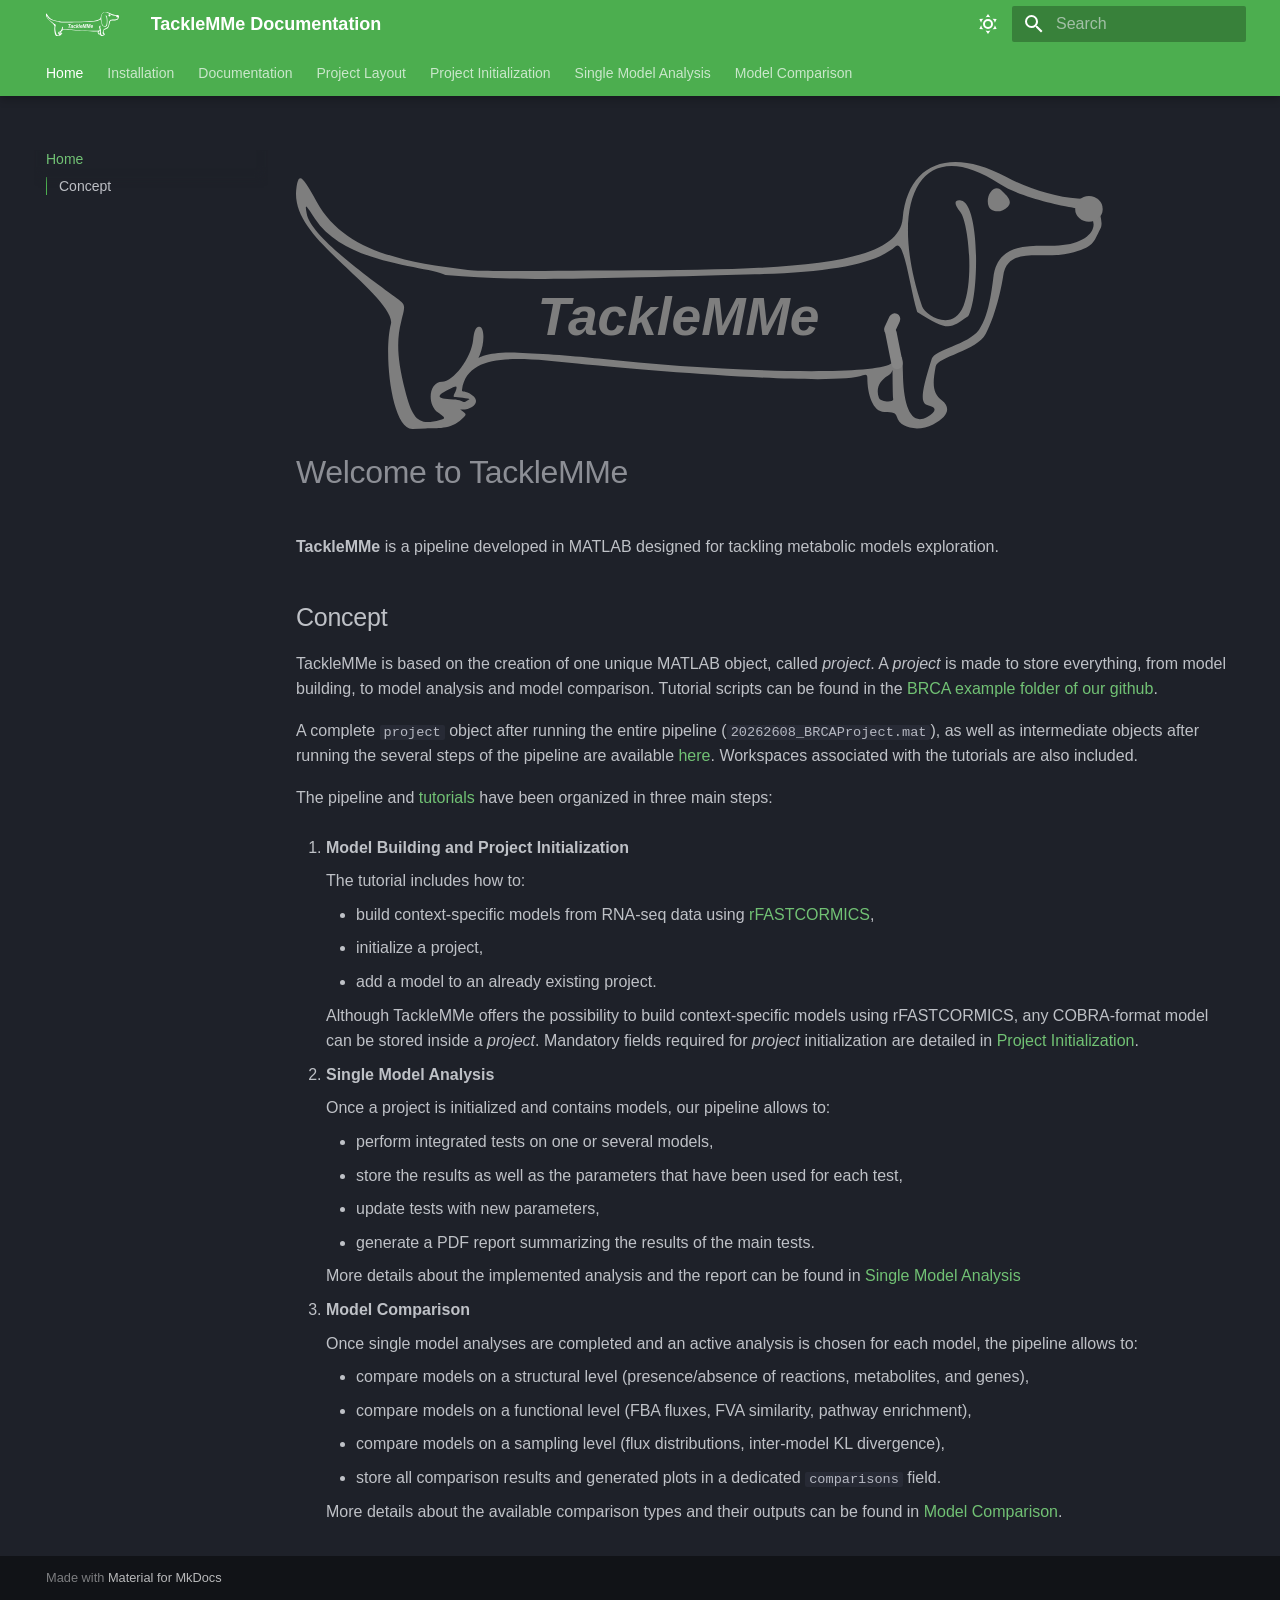
==== commit 55f09460: "Deployed bdb2591 with MkDocs version: 1.6.1" ====
--- a/index.html
+++ b/index.html
@@ -648,10 +648,10 @@
 <p>TackleMMe is based on the creation of one unique MATLAB object, called <em>project</em>. A <em>project</em> is made to store everything, from model building, to model analysis and model comparison.
 Tutorial scripts can be found in the <a href="https://github.com/sysbiolux/TackleMMe/tree/main/BRCAexample">BRCA example folder of our github</a>.</p>
 <p>A complete <code>project</code> object after running the entire pipeline (<code>20262608_BRCAProject.mat</code>), as well as intermediate objects after running the several steps of the pipeline are available <a href="https://zenodo.org/records/22209352?preview=1&amp;token=eyJhbGciOiJIUzUxMiJ9.eyJpZCI6IjRjYzNkNDQ5LTQxNjUtNGI0Yy05NTUwLTBkMWVmYWMzNTQ0ZSIsImRhdGEiOnt9LCJyYW5kb20iOiJjMjE1ZmEyMTAwODRlNWMyNzBkYjZhNTU2NGUwYzVhNiJ9.puAZhYmsSncp1HasCN-igfMabHyGzJJW3ZAlou2d76_lICZ5vHo3wJmytpqy0bRFITK441eD9SaHTr2lZEgq5g">here</a>. Workspaces associated with the tutorials are also included.</p>
-<p>The pipeline and <a href="https://github.com/sysbiolux/TackleMMe/tree/main/BRCAexample">tutorials</a> has been organized in three main steps:</p>
+<p>The pipeline and <a href="https://github.com/sysbiolux/TackleMMe/tree/main/BRCAexample">tutorials</a> have been organized in three main steps:</p>
 <ol>
 <li>
-<p><strong>Model building and project initialization</strong></p>
+<p><strong>Model Building and Project Initialization</strong></p>
 <p>The tutorial includes how to:</p>
 <ul>
 <li>build context-specific models from RNA-seq data using <a href="https://github.com/sysbiolux/rFASTCORMICS/tree/master/rFASTCORMICS%20for%20RNA-seq%20data/rFASTCORMICS_v2">rFASTCORMICS</a>,</li>
@@ -680,7 +680,7 @@
 <li>compare models on a sampling level (flux distributions, inter-model KL divergence),</li>
 <li>store all comparison results and generated plots in a dedicated <code>comparisons</code> field.</li>
 </ul>
-<p>More details about the available comparison types and their outputs can be found in <a href="model_comparison/">Models Comparison</a>.</p>
+<p>More details about the available comparison types and their outputs can be found in <a href="model_comparison/">Model Comparison</a>.</p>
 </li>
 </ol>
 
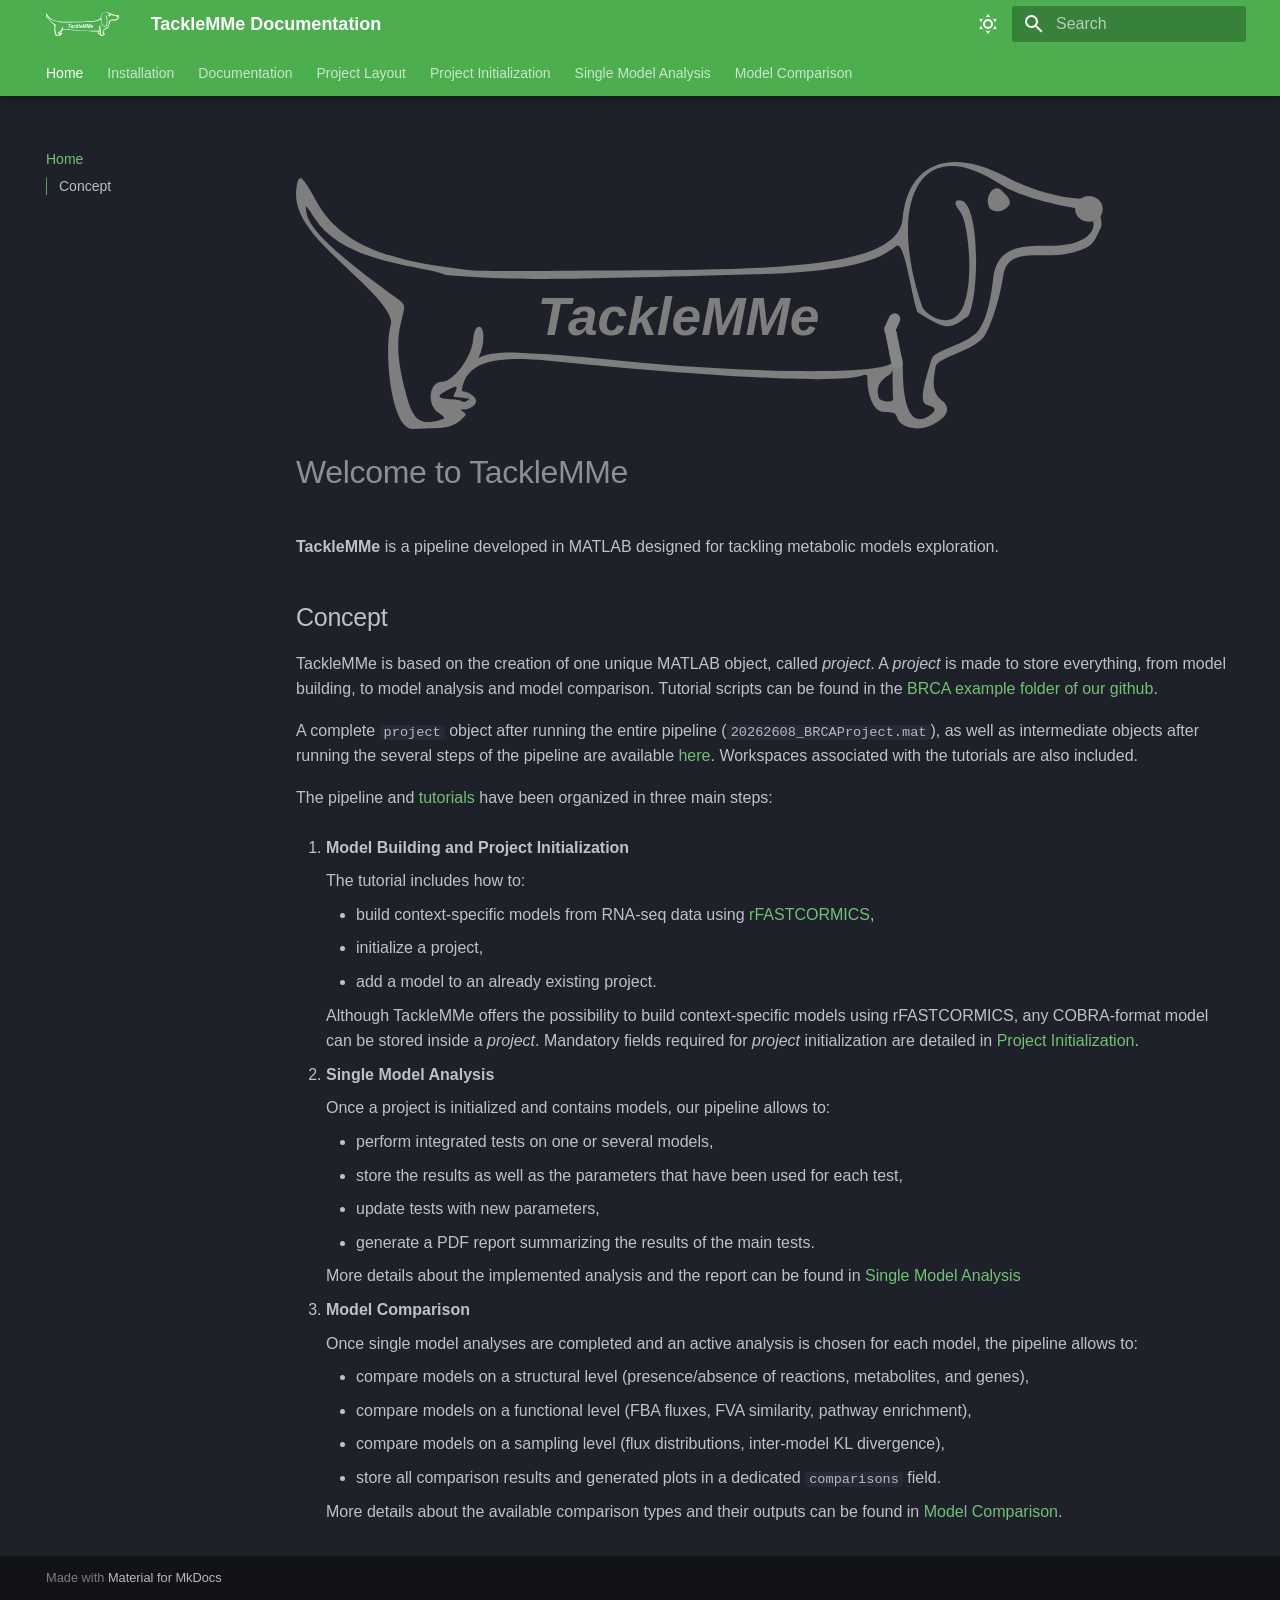
==== commit 939f4dea: "Deployed db40e56 with MkDocs version: 1.6.1" ====
--- a/index.html
+++ b/index.html
@@ -646,15 +646,15 @@
 <p><strong>TackleMMe</strong> is a pipeline developed in MATLAB designed for tackling metabolic models exploration.</p>
 <h2 id="concept">Concept</h2>
 <p>TackleMMe is based on the creation of one unique MATLAB object, called <em>project</em>. A <em>project</em> is made to store everything, from model building, to model analysis and model comparison.
-Tutorial scripts can be found in the <a href="https://github.com/sysbiolux/TackleMMe/tree/main/BRCAexample">BRCA example folder of our github</a>.</p>
-<p>A complete <code>project</code> object after running the entire pipeline (<code>20262608_BRCAProject.mat</code>), as well as intermediate objects after running the several steps of the pipeline are available <a href="https://zenodo.org/records/22209352?preview=1&amp;token=eyJhbGciOiJIUzUxMiJ9.eyJpZCI6IjRjYzNkNDQ5LTQxNjUtNGI0Yy05NTUwLTBkMWVmYWMzNTQ0ZSIsImRhdGEiOnt9LCJyYW5kb20iOiJjMjE1ZmEyMTAwODRlNWMyNzBkYjZhNTU2NGUwYzVhNiJ9.puAZhYmsSncp1HasCN-igfMabHyGzJJW3ZAlou2d76_lICZ5vHo3wJmytpqy0bRFITK441eD9SaHTr2lZEgq5g">here</a>. Workspaces associated with the tutorials are also included.</p>
-<p>The pipeline and <a href="https://github.com/sysbiolux/TackleMMe/tree/main/BRCAexample">tutorials</a> have been organized in three main steps:</p>
+Tutorial scripts can be found in the <a href="https://github.com/sysbiolux/TackleMMe/tree/main/BRCAexample" rel="noopener noreferrer" target="_blank">BRCA example folder of our github</a>.</p>
+<p>A complete <code>project</code> object after running the entire pipeline (<code>20262608_BRCAProject.mat</code>), as well as intermediate objects after running the several steps of the pipeline are available <a href="https://zenodo.org/records/22209352?preview=1&amp;token=eyJhbGciOiJIUzUxMiJ9.eyJpZCI6IjRjYzNkNDQ5LTQxNjUtNGI0Yy05NTUwLTBkMWVmYWMzNTQ0ZSIsImRhdGEiOnt9LCJyYW5kb20iOiJjMjE1ZmEyMTAwODRlNWMyNzBkYjZhNTU2NGUwYzVhNiJ9.puAZhYmsSncp1HasCN-igfMabHyGzJJW3ZAlou2d76_lICZ5vHo3wJmytpqy0bRFITK441eD9SaHTr2lZEgq5g" rel="noopener noreferrer" target="_blank">here</a>. Workspaces associated with the tutorials are also included.</p>
+<p>The pipeline and <a href="https://github.com/sysbiolux/TackleMMe/tree/main/BRCAexample" rel="noopener noreferrer" target="_blank">tutorials</a> have been organized in three main steps:</p>
 <ol>
 <li>
 <p><strong>Model Building and Project Initialization</strong></p>
 <p>The tutorial includes how to:</p>
 <ul>
-<li>build context-specific models from RNA-seq data using <a href="https://github.com/sysbiolux/rFASTCORMICS/tree/master/rFASTCORMICS%20for%20RNA-seq%20data/rFASTCORMICS_v2">rFASTCORMICS</a>,</li>
+<li>build context-specific models from RNA-seq data using <a href="https://github.com/sysbiolux/rFASTCORMICS/tree/master/rFASTCORMICS%20for%20RNA-seq%20data/rFASTCORMICS_v2" rel="noopener noreferrer" target="_blank">rFASTCORMICS</a>,</li>
 <li>initialize a project,</li>
 <li>add a model to an already existing project.</li>
 </ul>
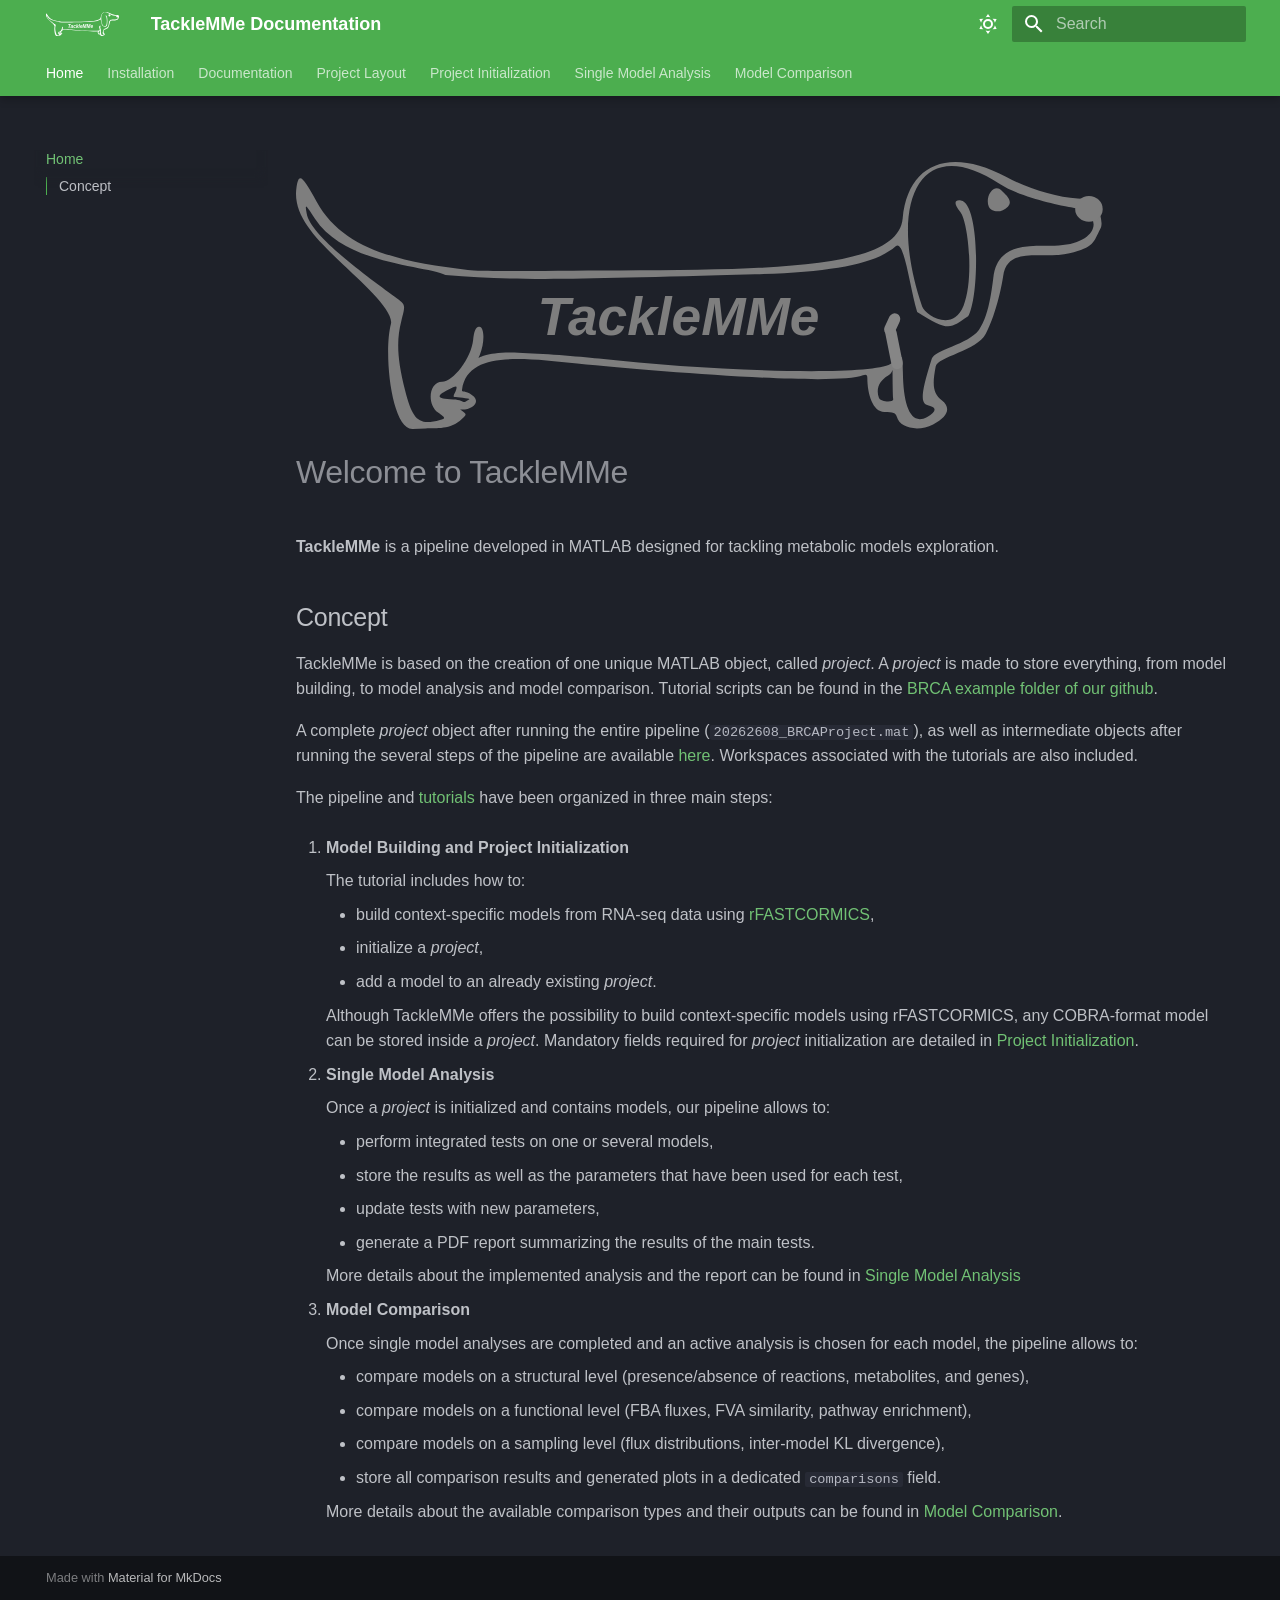
==== commit 57433d48: "Deployed 198cf06 with MkDocs version: 1.6.1" ====
--- a/index.html
+++ b/index.html
@@ -647,7 +647,7 @@
 <h2 id="concept">Concept</h2>
 <p>TackleMMe is based on the creation of one unique MATLAB object, called <em>project</em>. A <em>project</em> is made to store everything, from model building, to model analysis and model comparison.
 Tutorial scripts can be found in the <a href="https://github.com/sysbiolux/TackleMMe/tree/main/BRCAexample" rel="noopener noreferrer" target="_blank">BRCA example folder of our github</a>.</p>
-<p>A complete <code>project</code> object after running the entire pipeline (<code>20262608_BRCAProject.mat</code>), as well as intermediate objects after running the several steps of the pipeline are available <a href="https://zenodo.org/records/22209352?preview=1&amp;token=eyJhbGciOiJIUzUxMiJ9.eyJpZCI6IjRjYzNkNDQ5LTQxNjUtNGI0Yy05NTUwLTBkMWVmYWMzNTQ0ZSIsImRhdGEiOnt9LCJyYW5kb20iOiJjMjE1ZmEyMTAwODRlNWMyNzBkYjZhNTU2NGUwYzVhNiJ9.puAZhYmsSncp1HasCN-igfMabHyGzJJW3ZAlou2d76_lICZ5vHo3wJmytpqy0bRFITK441eD9SaHTr2lZEgq5g" rel="noopener noreferrer" target="_blank">here</a>. Workspaces associated with the tutorials are also included.</p>
+<p>A complete <em>project</em> object after running the entire pipeline (<code>20262608_BRCAProject.mat</code>), as well as intermediate objects after running the several steps of the pipeline are available <a href="https://zenodo.org/records/22209352?preview=1&amp;token=eyJhbGciOiJIUzUxMiJ9.eyJpZCI6IjRjYzNkNDQ5LTQxNjUtNGI0Yy05NTUwLTBkMWVmYWMzNTQ0ZSIsImRhdGEiOnt9LCJyYW5kb20iOiJjMjE1ZmEyMTAwODRlNWMyNzBkYjZhNTU2NGUwYzVhNiJ9.puAZhYmsSncp1HasCN-igfMabHyGzJJW3ZAlou2d76_lICZ5vHo3wJmytpqy0bRFITK441eD9SaHTr2lZEgq5g" rel="noopener noreferrer" target="_blank">here</a>. Workspaces associated with the tutorials are also included.</p>
 <p>The pipeline and <a href="https://github.com/sysbiolux/TackleMMe/tree/main/BRCAexample" rel="noopener noreferrer" target="_blank">tutorials</a> have been organized in three main steps:</p>
 <ol>
 <li>
@@ -655,14 +655,14 @@
 <p>The tutorial includes how to:</p>
 <ul>
 <li>build context-specific models from RNA-seq data using <a href="https://github.com/sysbiolux/rFASTCORMICS/tree/master/rFASTCORMICS%20for%20RNA-seq%20data/rFASTCORMICS_v2" rel="noopener noreferrer" target="_blank">rFASTCORMICS</a>,</li>
-<li>initialize a project,</li>
-<li>add a model to an already existing project.</li>
+<li>initialize a <em>project</em>,</li>
+<li>add a model to an already existing <em>project</em>.</li>
 </ul>
 <p>Although TackleMMe offers the possibility to build context-specific models using rFASTCORMICS, any COBRA-format model can be stored inside a <em>project</em>. Mandatory fields required for <em>project</em> initialization are detailed in <a href="project_init/">Project Initialization</a>.</p>
 </li>
 <li>
 <p><strong>Single Model Analysis</strong></p>
-<p>Once a project is initialized and contains models, our pipeline allows to:</p>
+<p>Once a <em>project</em> is initialized and contains models, our pipeline allows to:</p>
 <ul>
 <li>perform integrated tests on one or several models,</li>
 <li>store the results as well as the parameters that have been used for each test,</li>
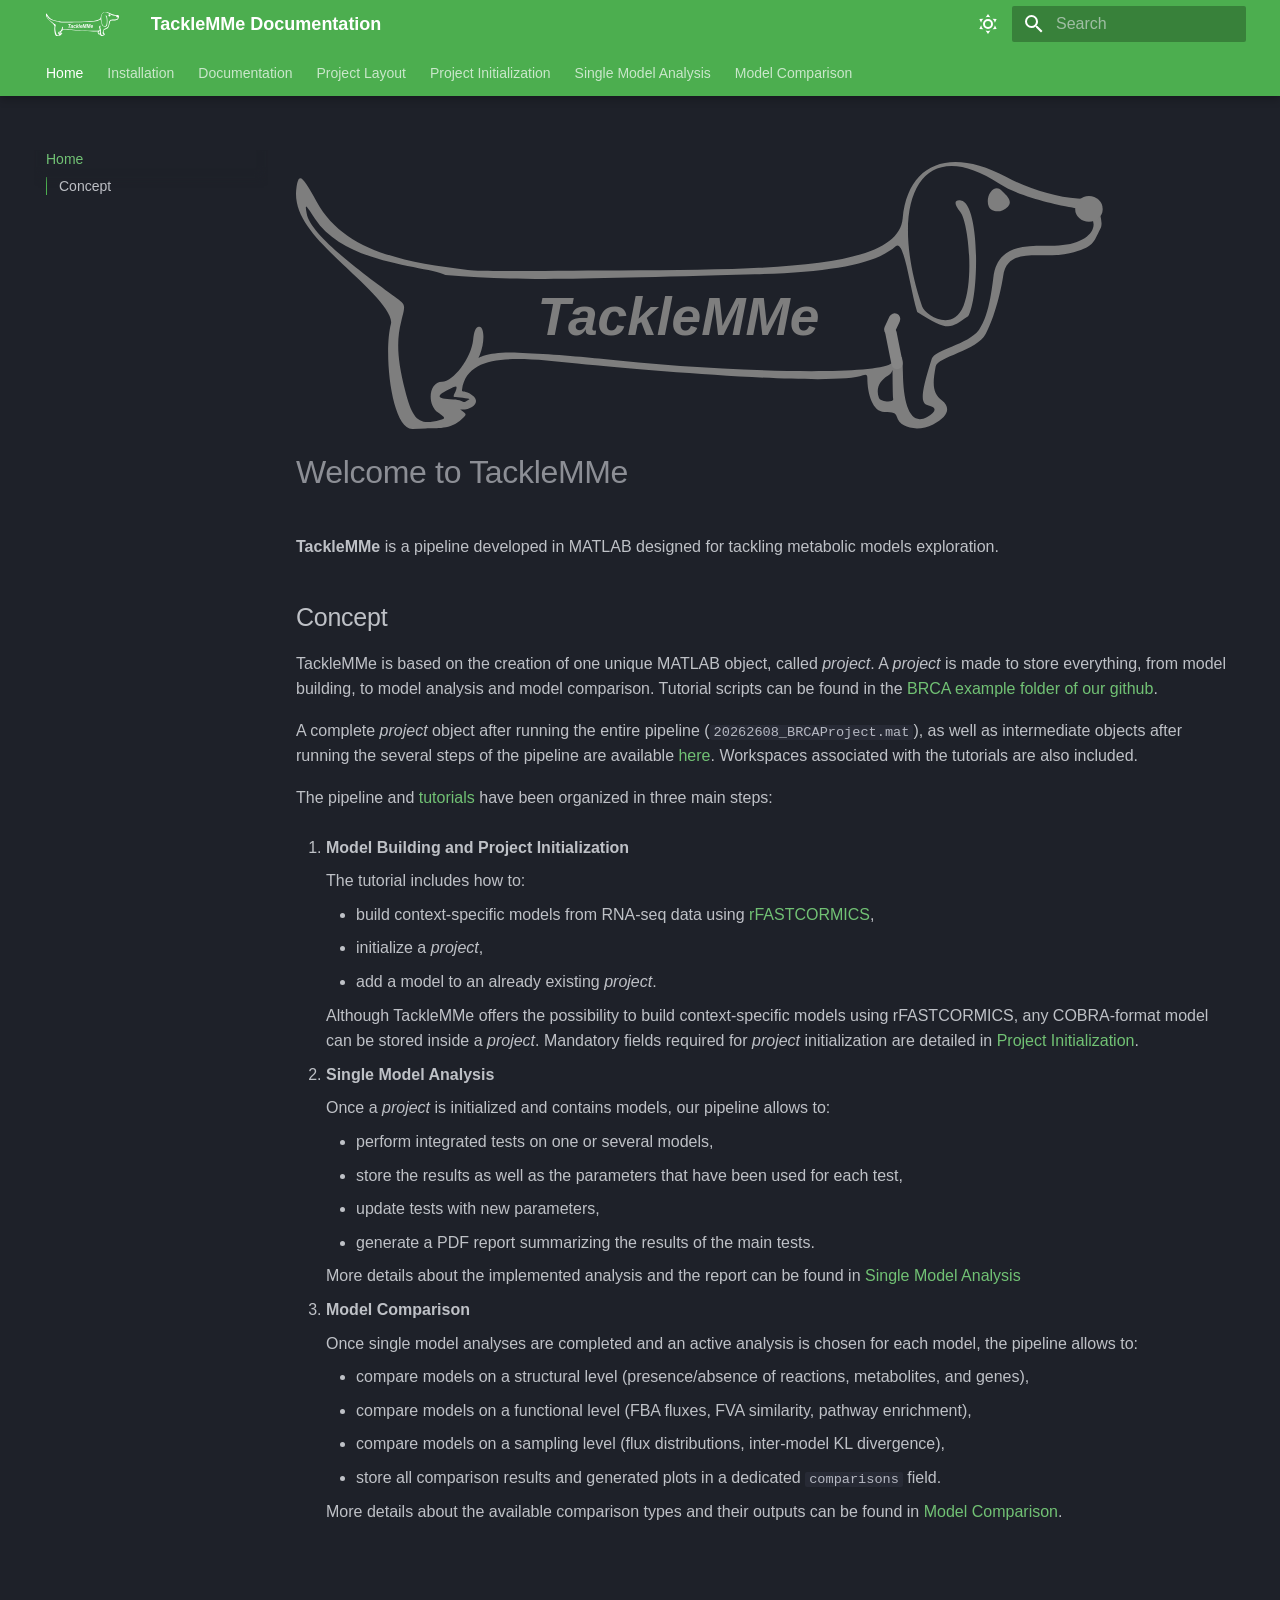
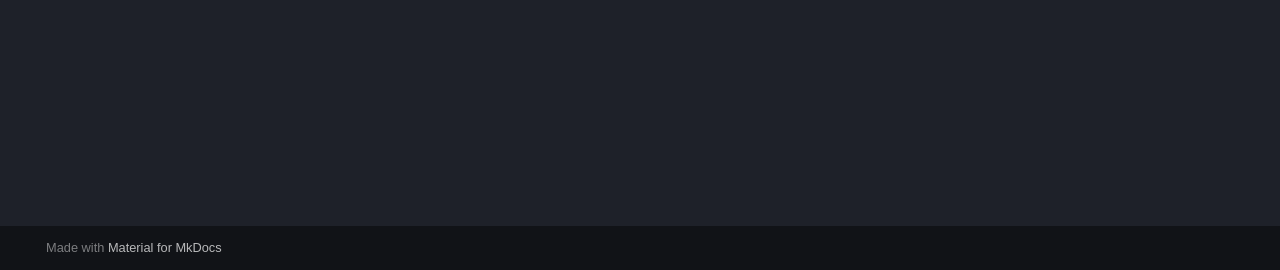
==== commit ab24f454: "Deployed 4c9799d with MkDocs version: 1.6.1" ====
--- a/index.html
+++ b/index.html
@@ -732,7 +732,7 @@
     
       
       
-      <script id="__config" type="application/json">{"annotate": null, "base": ".", "features": ["navigation.tabs.sticky", "navigation.expand", "navigation.tabs", "search.suggest", "search.highlight", "content.code.annotate", "content.code.copy", "content.code.fold", "toc.integrate"], "search": "assets/javascripts/workers/search.a7633da7.min.js", "tags": null, "translations": {"clipboard.copied": "Copied to clipboard", "clipboard.copy": "Copy to clipboard", "search.result.more.one": "1 more on this page", "search.result.more.other": "# more on this page", "search.result.none": "No matching documents", "search.result.one": "1 matching document", "search.result.other": "# matching documents", "search.result.placeholder": "Type to start searching", "search.result.term.missing": "Missing", "select.version": "Select version"}, "version": null}</script>
+      <script id="__config" type="application/json">{"annotate": null, "base": ".", "features": ["navigation.tabs.sticky", "navigation.expand", "navigation.tabs", "search.suggest", "search.highlight", "content.code.annotate", "content.code.copy", "content.code.fold", "toc.integrate", "toc.follow"], "search": "assets/javascripts/workers/search.a7633da7.min.js", "tags": null, "translations": {"clipboard.copied": "Copied to clipboard", "clipboard.copy": "Copy to clipboard", "search.result.more.one": "1 more on this page", "search.result.more.other": "# more on this page", "search.result.none": "No matching documents", "search.result.one": "1 matching document", "search.result.other": "# matching documents", "search.result.placeholder": "Type to start searching", "search.result.term.missing": "Missing", "select.version": "Select version"}, "version": null}</script>
     
     
       <script src="assets/javascripts/bundle.a5f9d56c.min.js"></script>
--- a/stylesheets/extra.css
+++ b/stylesheets/extra.css
@@ -24,3 +24,8 @@
   padding-top: 0.5em;
   text-align: center;
 }
+
+/* Add extra space at the end of a page for table of content highlights being able to follow scrolling of the page when arriving to the bottom */
+.md-content__inner {
+    padding-bottom: 30vh;
+}
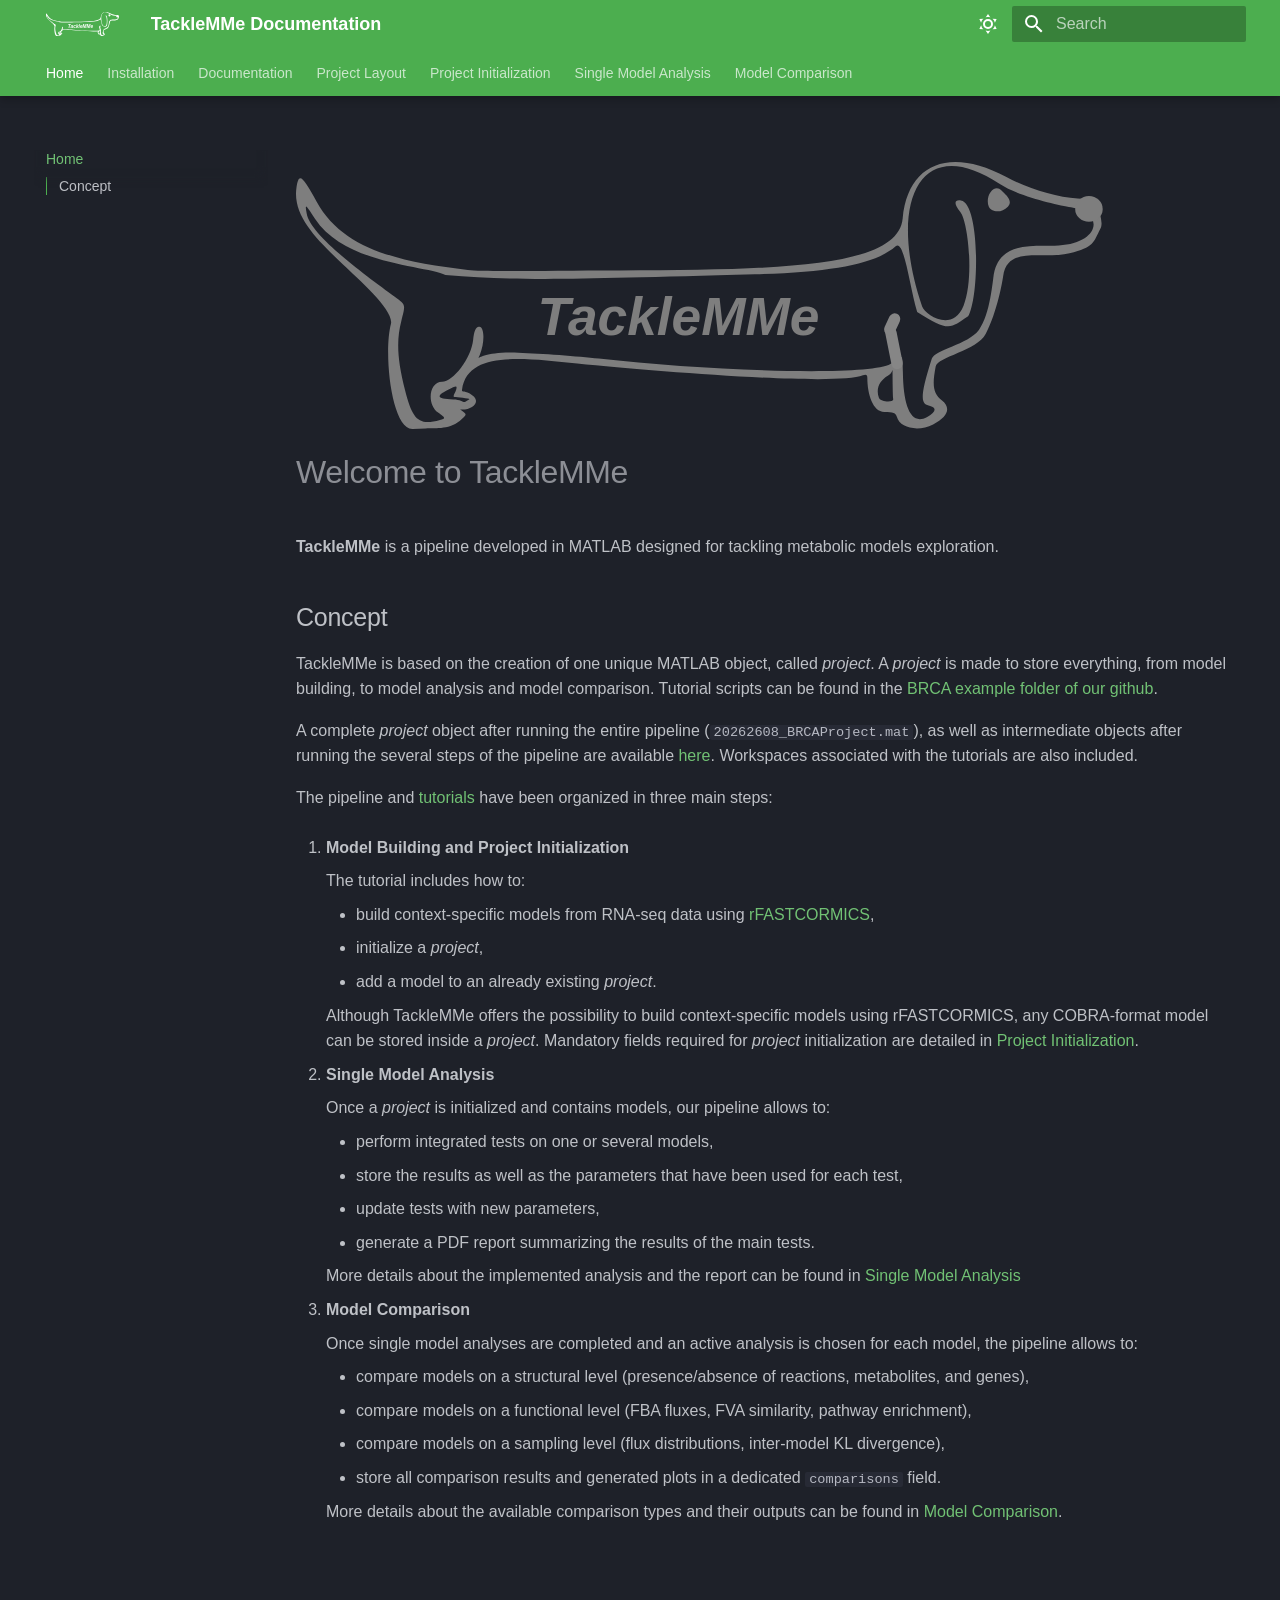
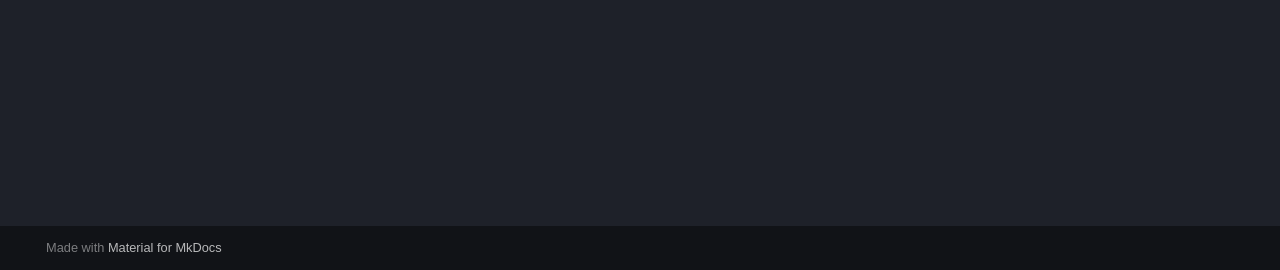
==== commit 506fb40d: "Deployed 3370979 with MkDocs version: 1.6.1" ====
--- a/index.html
+++ b/index.html
@@ -732,7 +732,7 @@
     
       
       
-      <script id="__config" type="application/json">{"annotate": null, "base": ".", "features": ["navigation.tabs.sticky", "navigation.expand", "navigation.tabs", "search.suggest", "search.highlight", "content.code.annotate", "content.code.copy", "content.code.fold", "toc.integrate", "toc.follow"], "search": "assets/javascripts/workers/search.a7633da7.min.js", "tags": null, "translations": {"clipboard.copied": "Copied to clipboard", "clipboard.copy": "Copy to clipboard", "search.result.more.one": "1 more on this page", "search.result.more.other": "# more on this page", "search.result.none": "No matching documents", "search.result.one": "1 matching document", "search.result.other": "# matching documents", "search.result.placeholder": "Type to start searching", "search.result.term.missing": "Missing", "select.version": "Select version"}, "version": null}</script>
+      <script id="__config" type="application/json">{"annotate": null, "base": ".", "features": ["navigation.tabs.sticky", "navigation.expand", "navigation.tabs", "search.suggest", "search.highlight", "content.code.annotate", "content.code.copy", "toc.integrate", "toc.follow"], "search": "assets/javascripts/workers/search.a7633da7.min.js", "tags": null, "translations": {"clipboard.copied": "Copied to clipboard", "clipboard.copy": "Copy to clipboard", "search.result.more.one": "1 more on this page", "search.result.more.other": "# more on this page", "search.result.none": "No matching documents", "search.result.one": "1 matching document", "search.result.other": "# matching documents", "search.result.placeholder": "Type to start searching", "search.result.term.missing": "Missing", "select.version": "Select version"}, "version": null}</script>
     
     
       <script src="assets/javascripts/bundle.a5f9d56c.min.js"></script>
